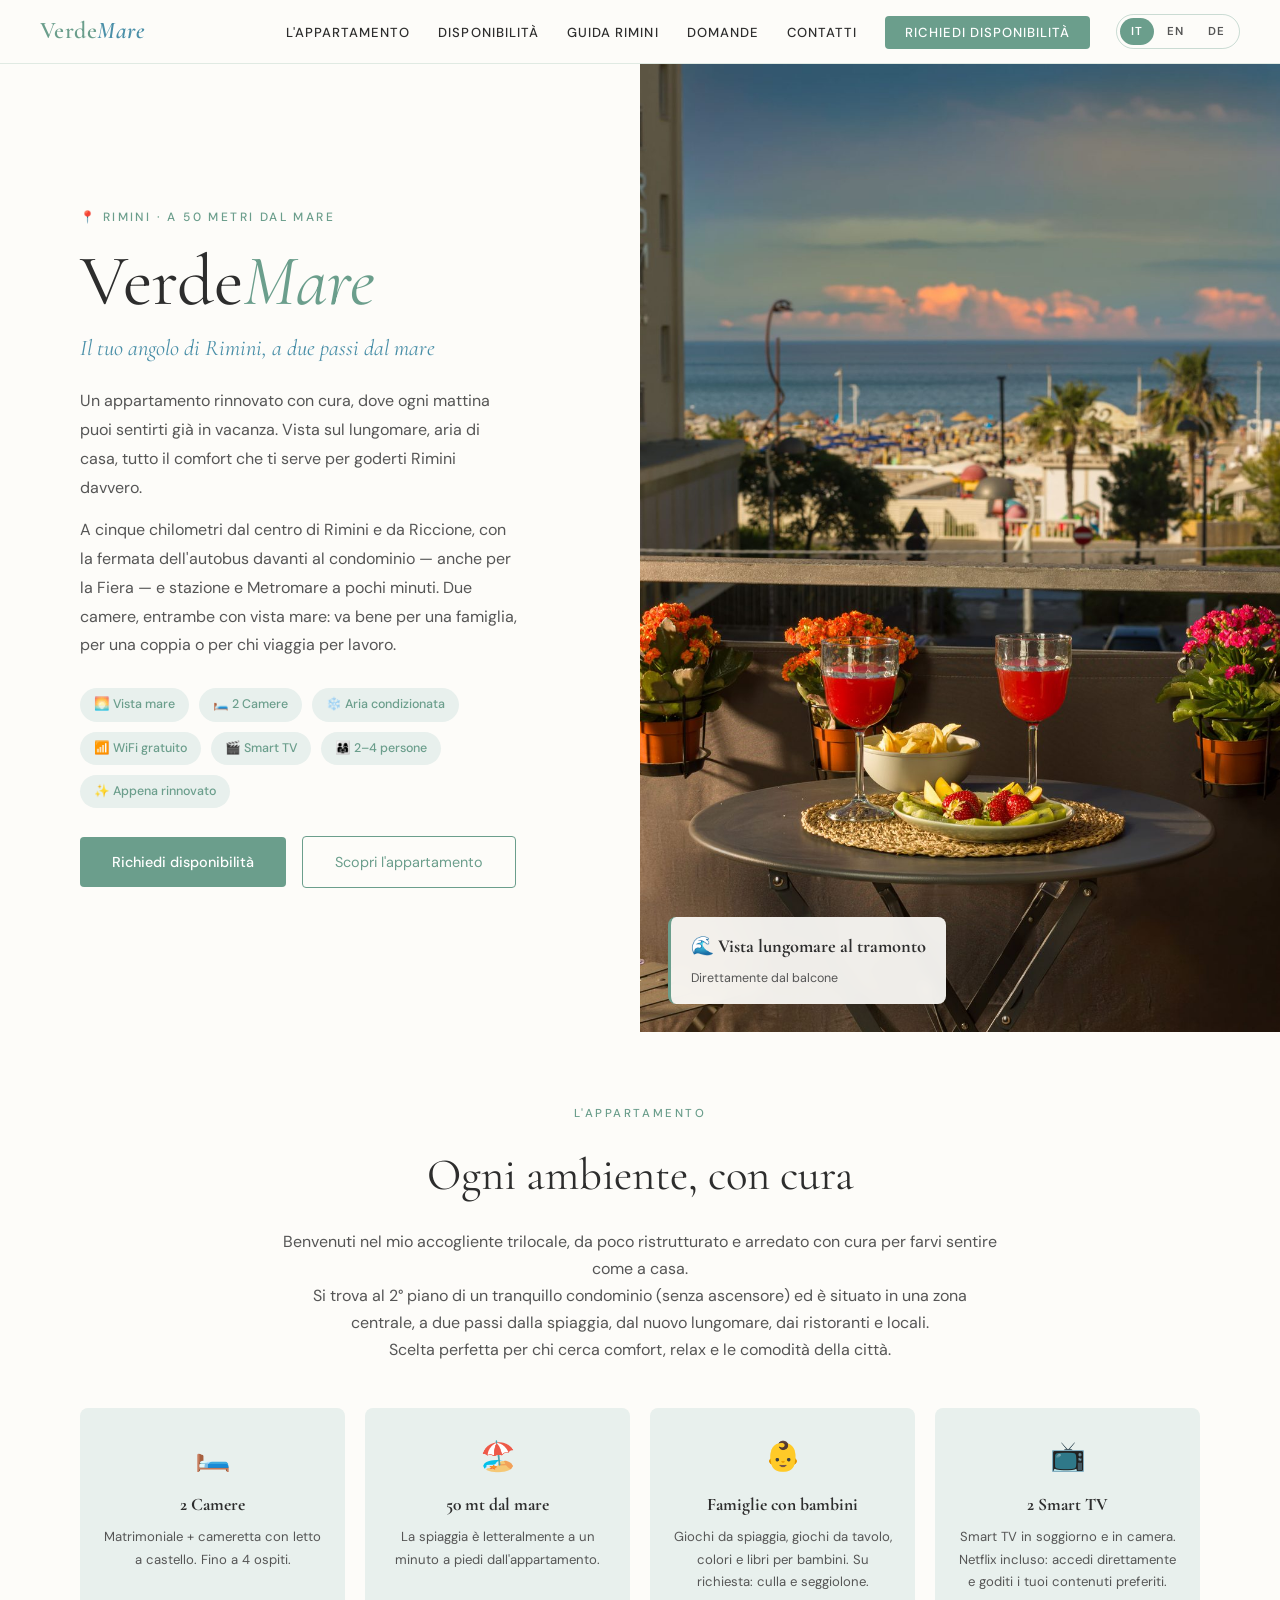
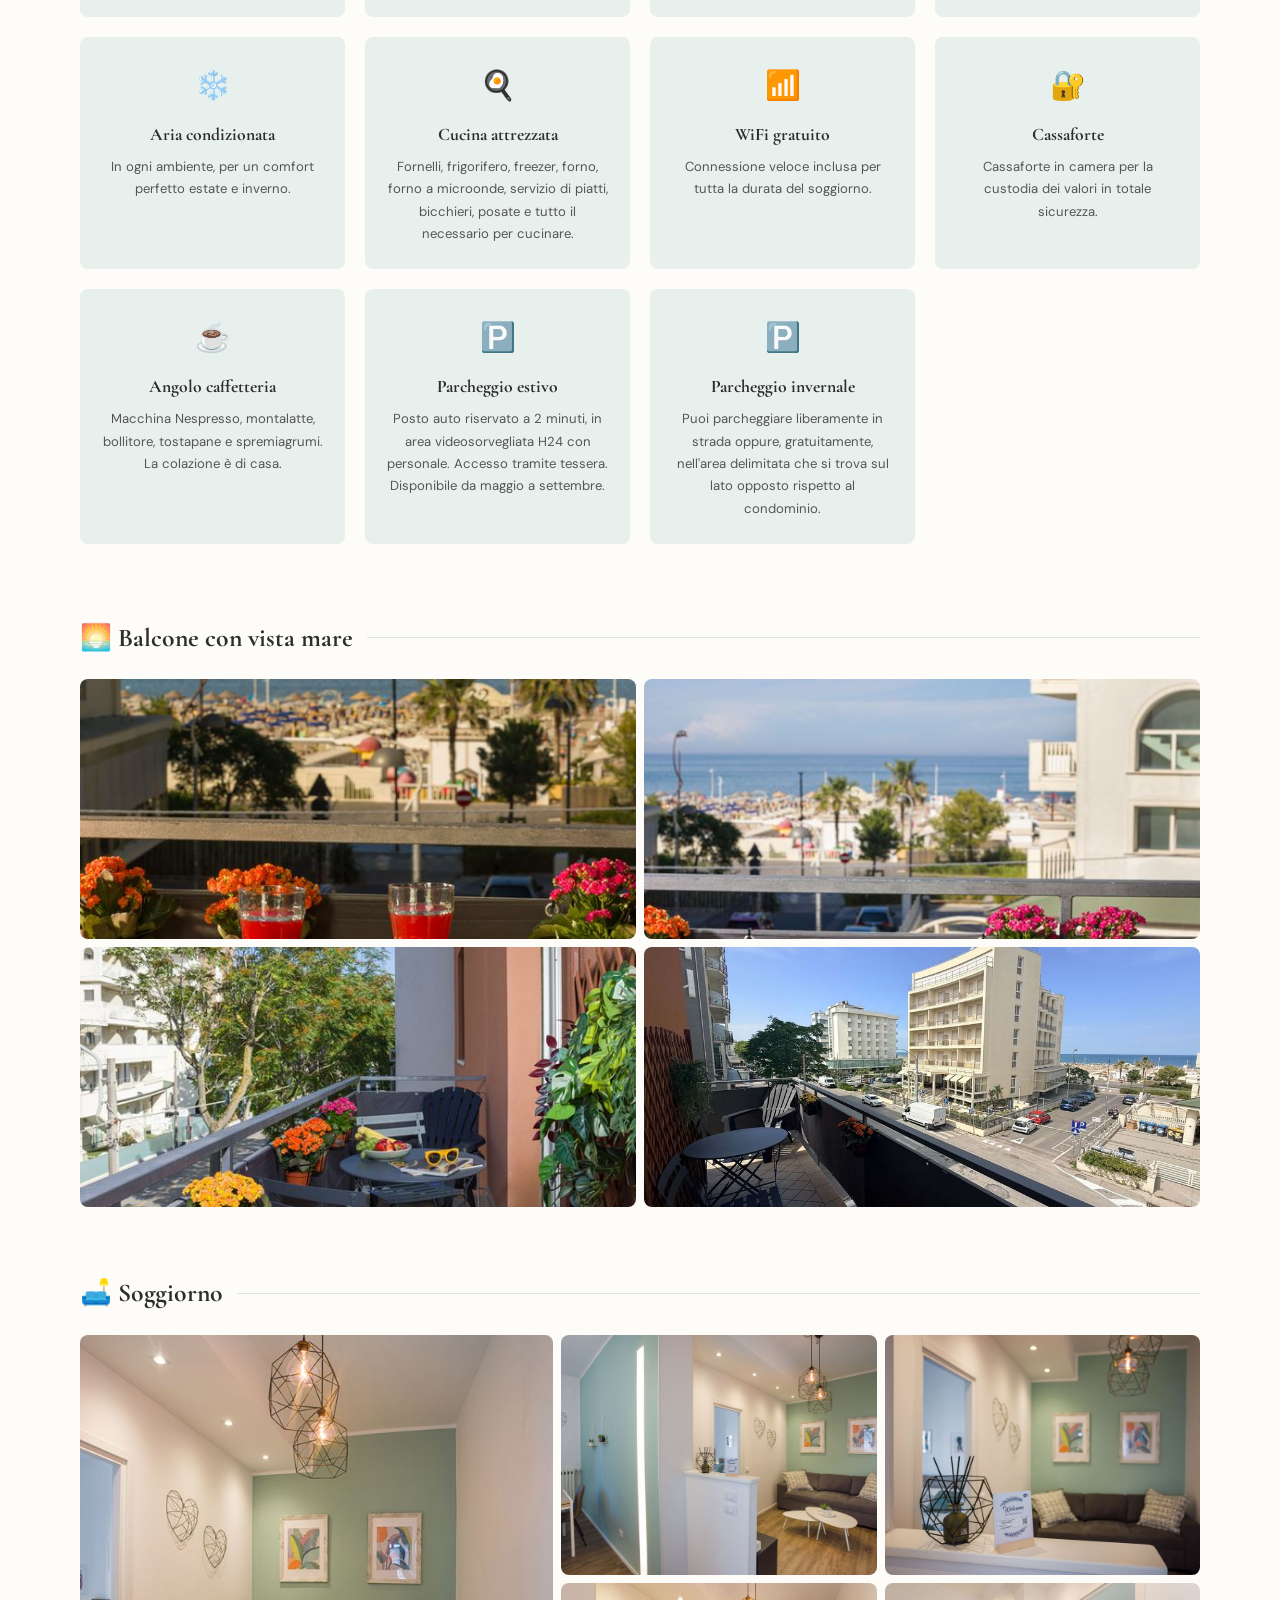
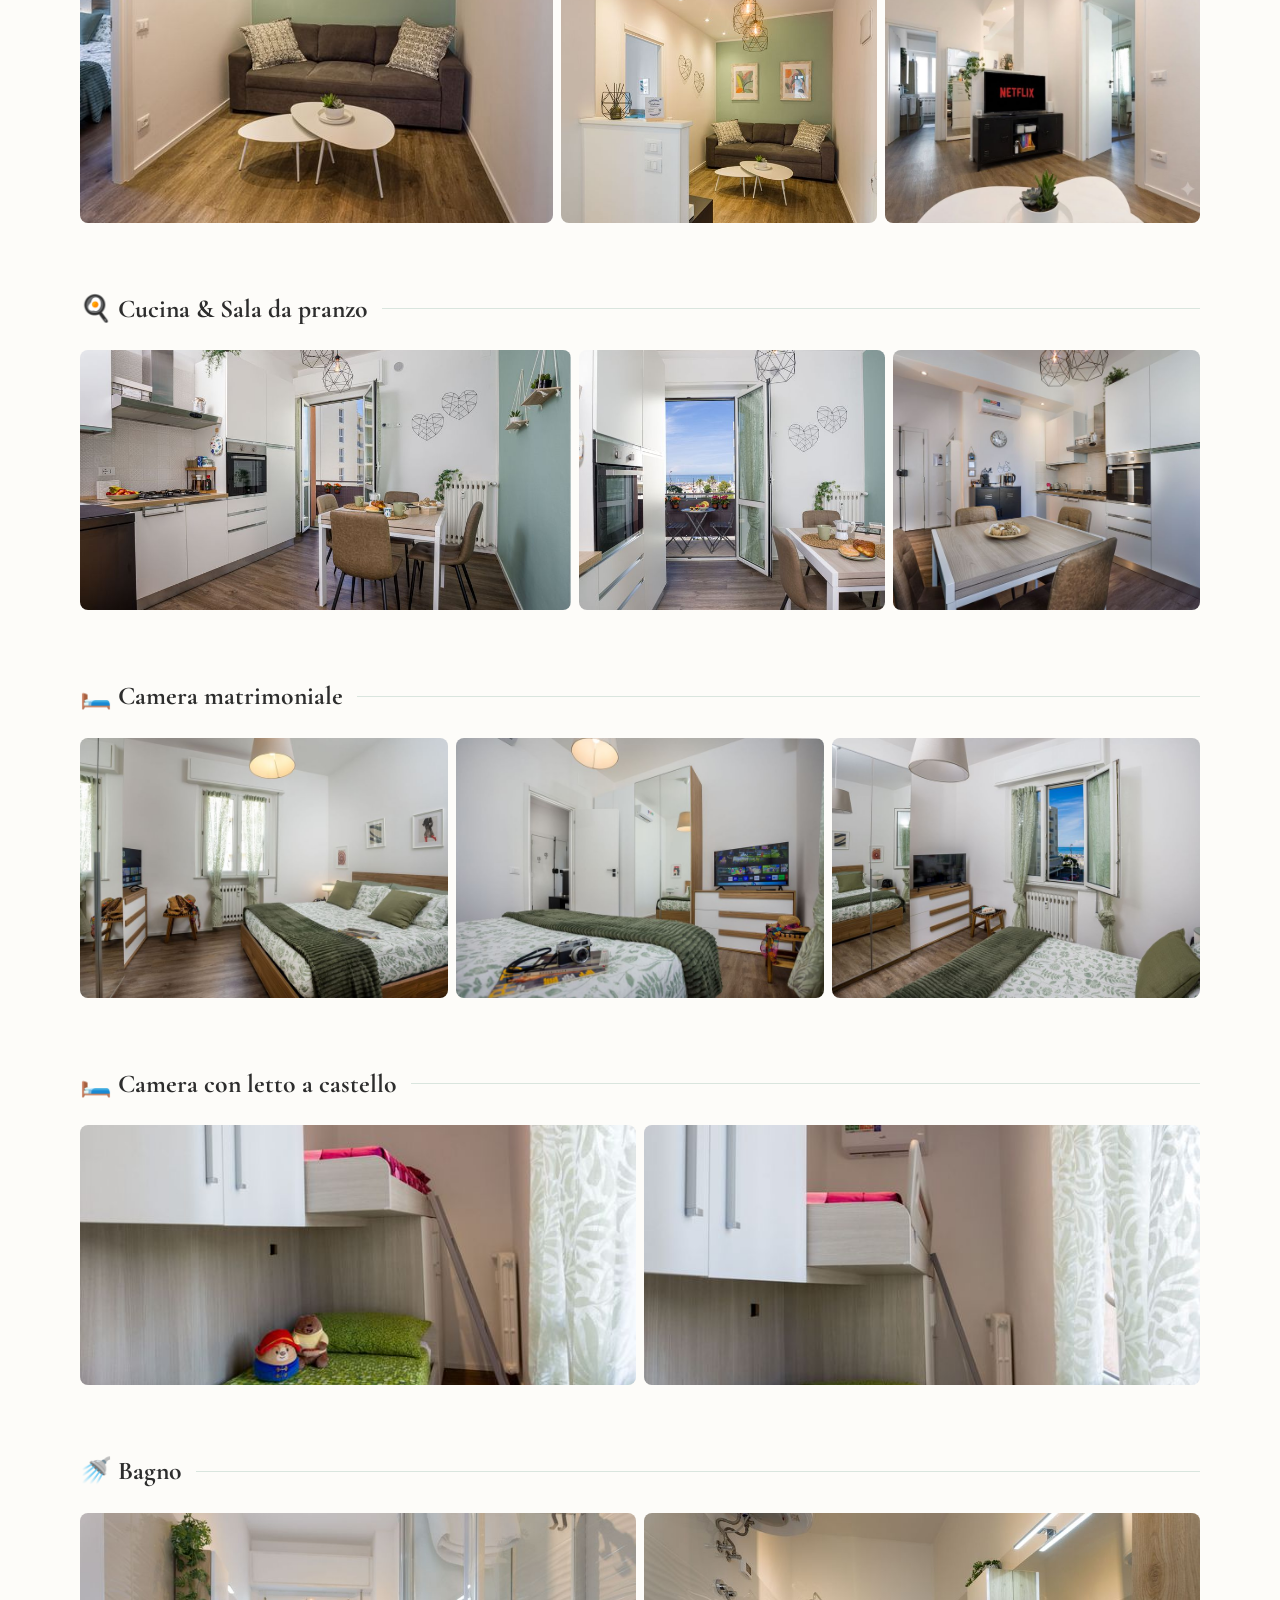
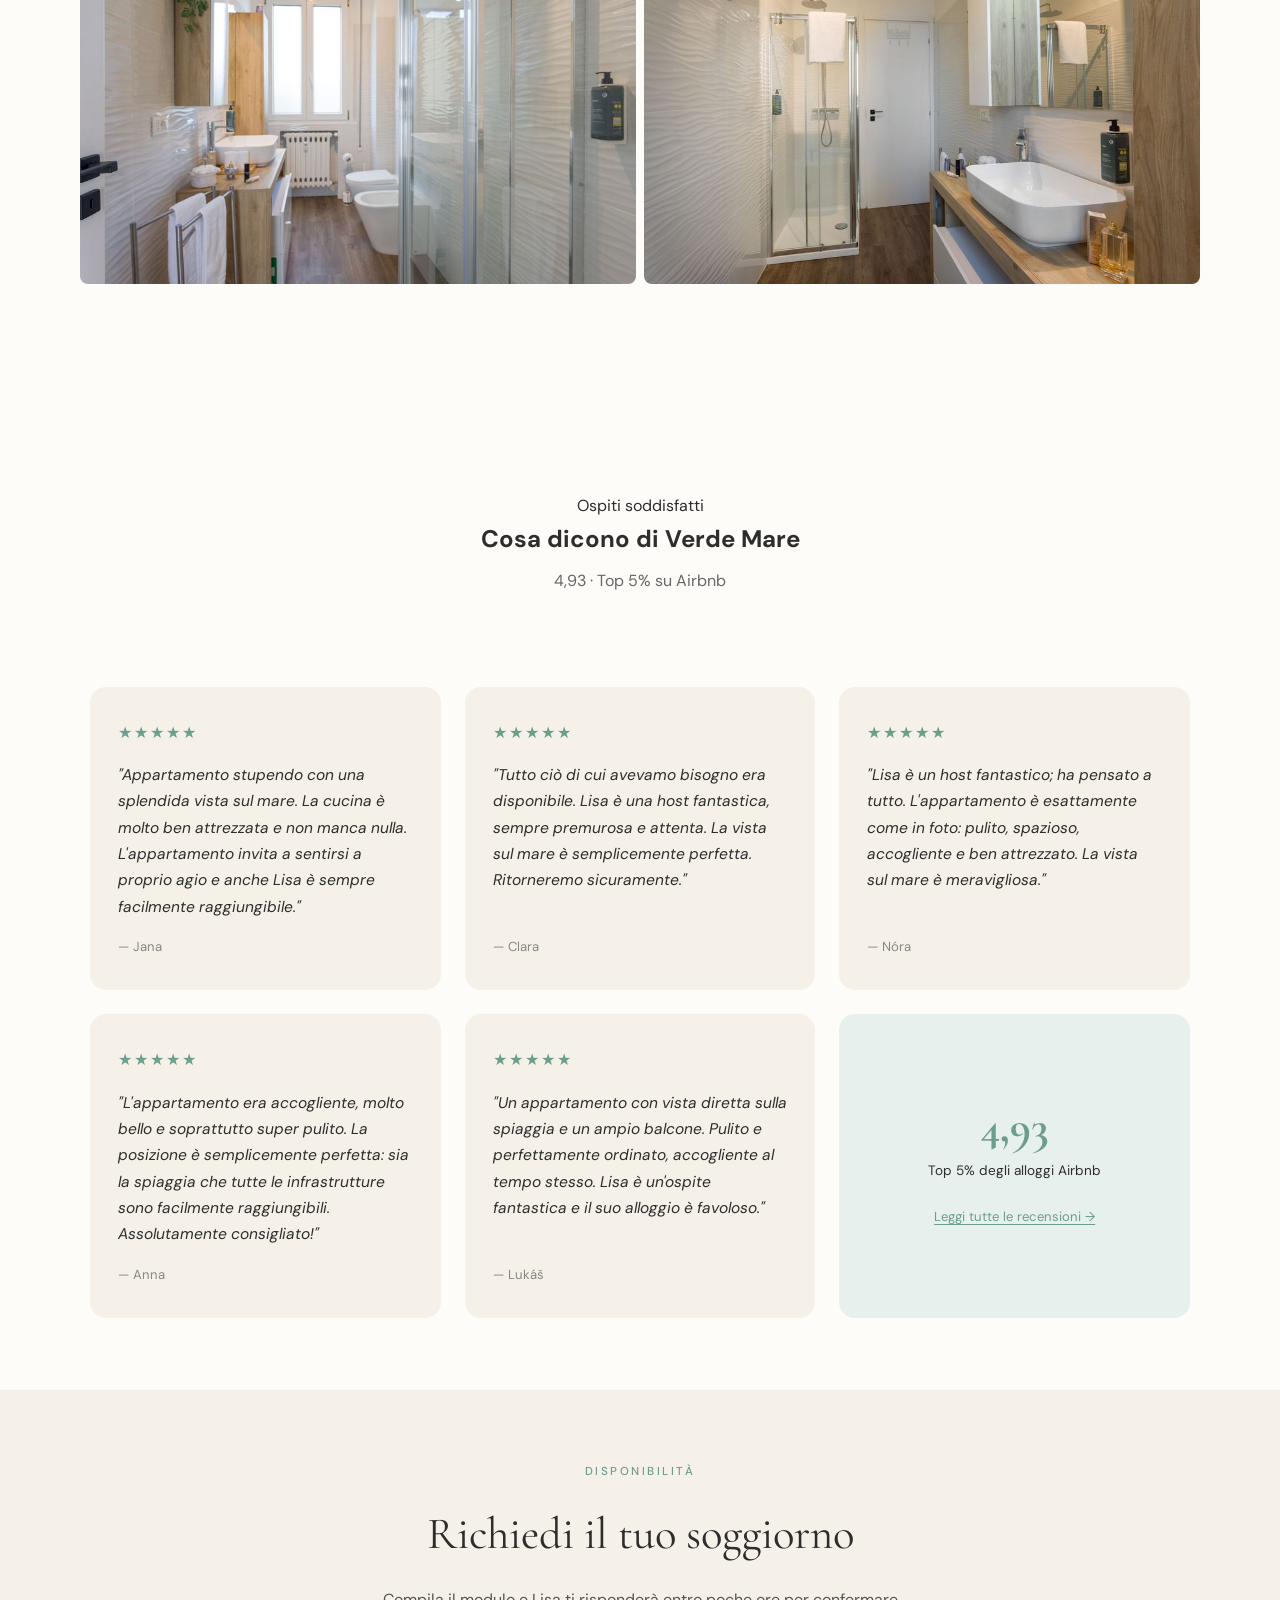
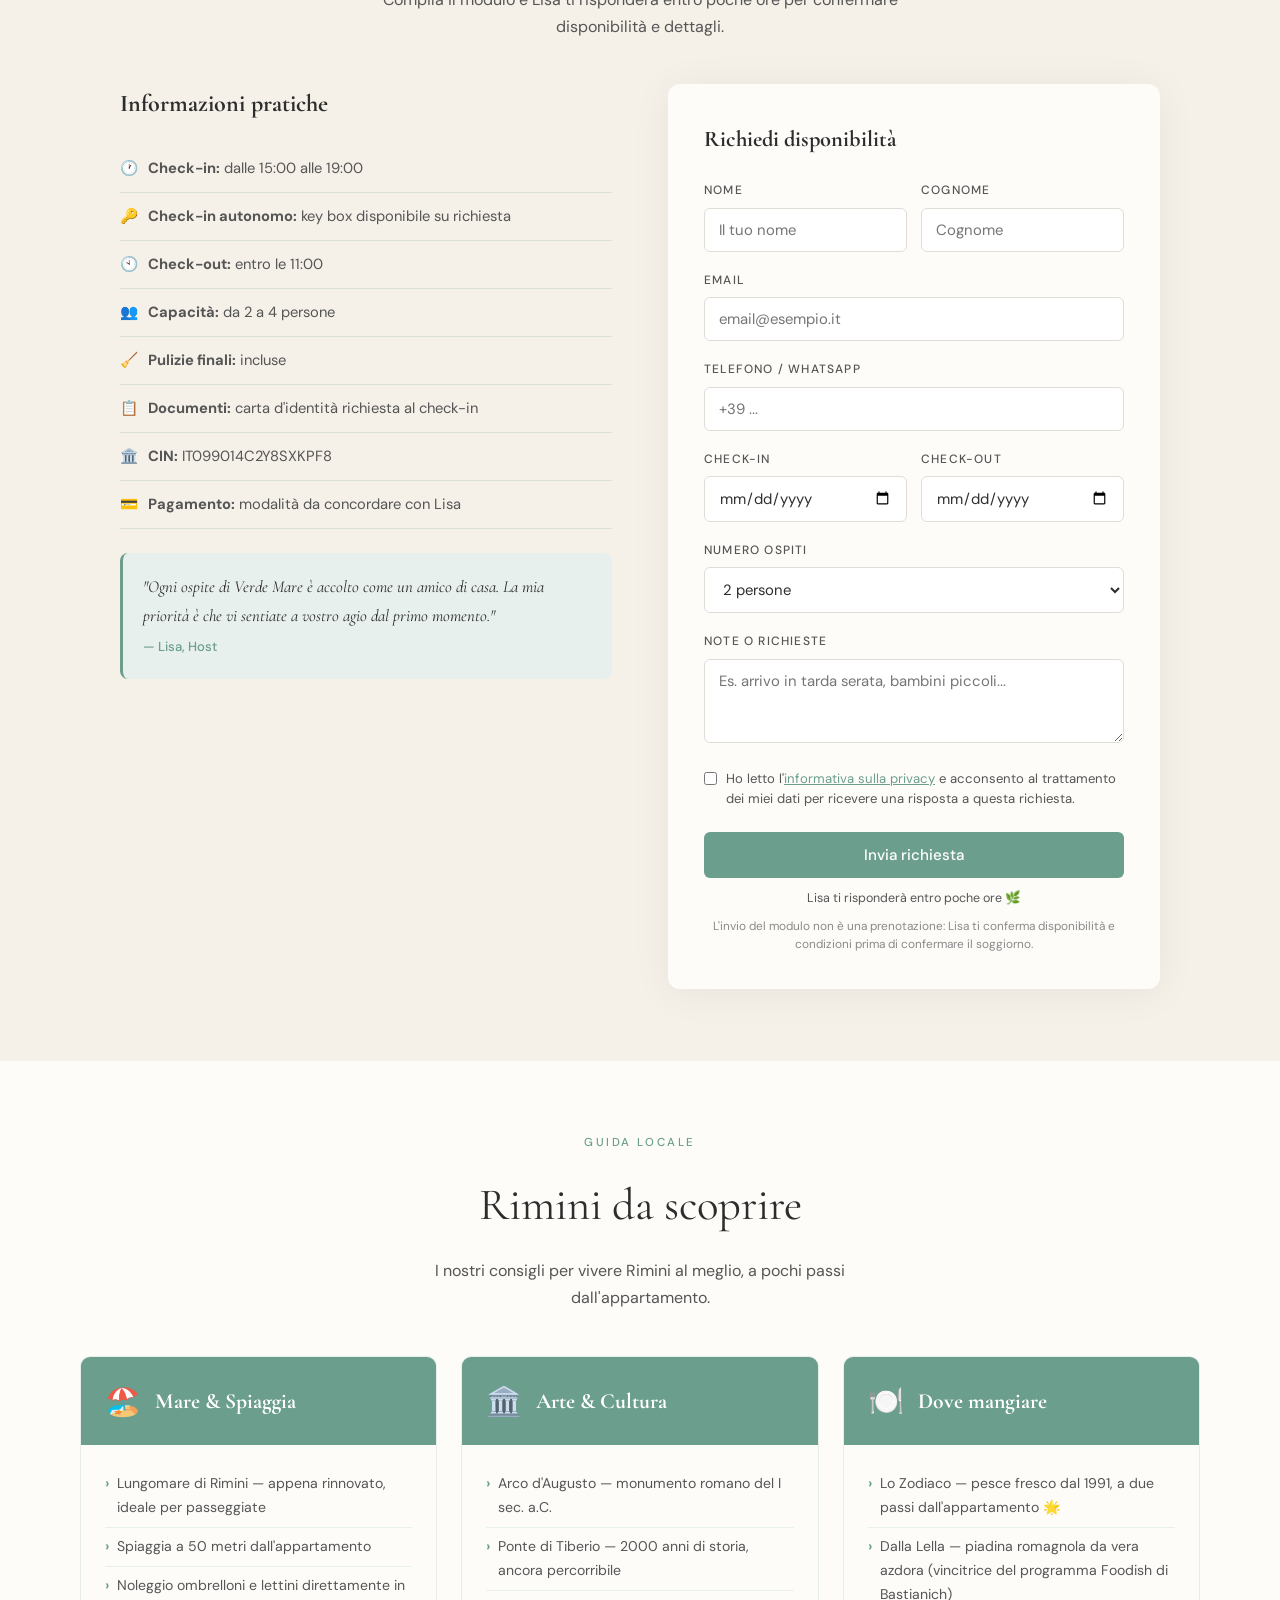
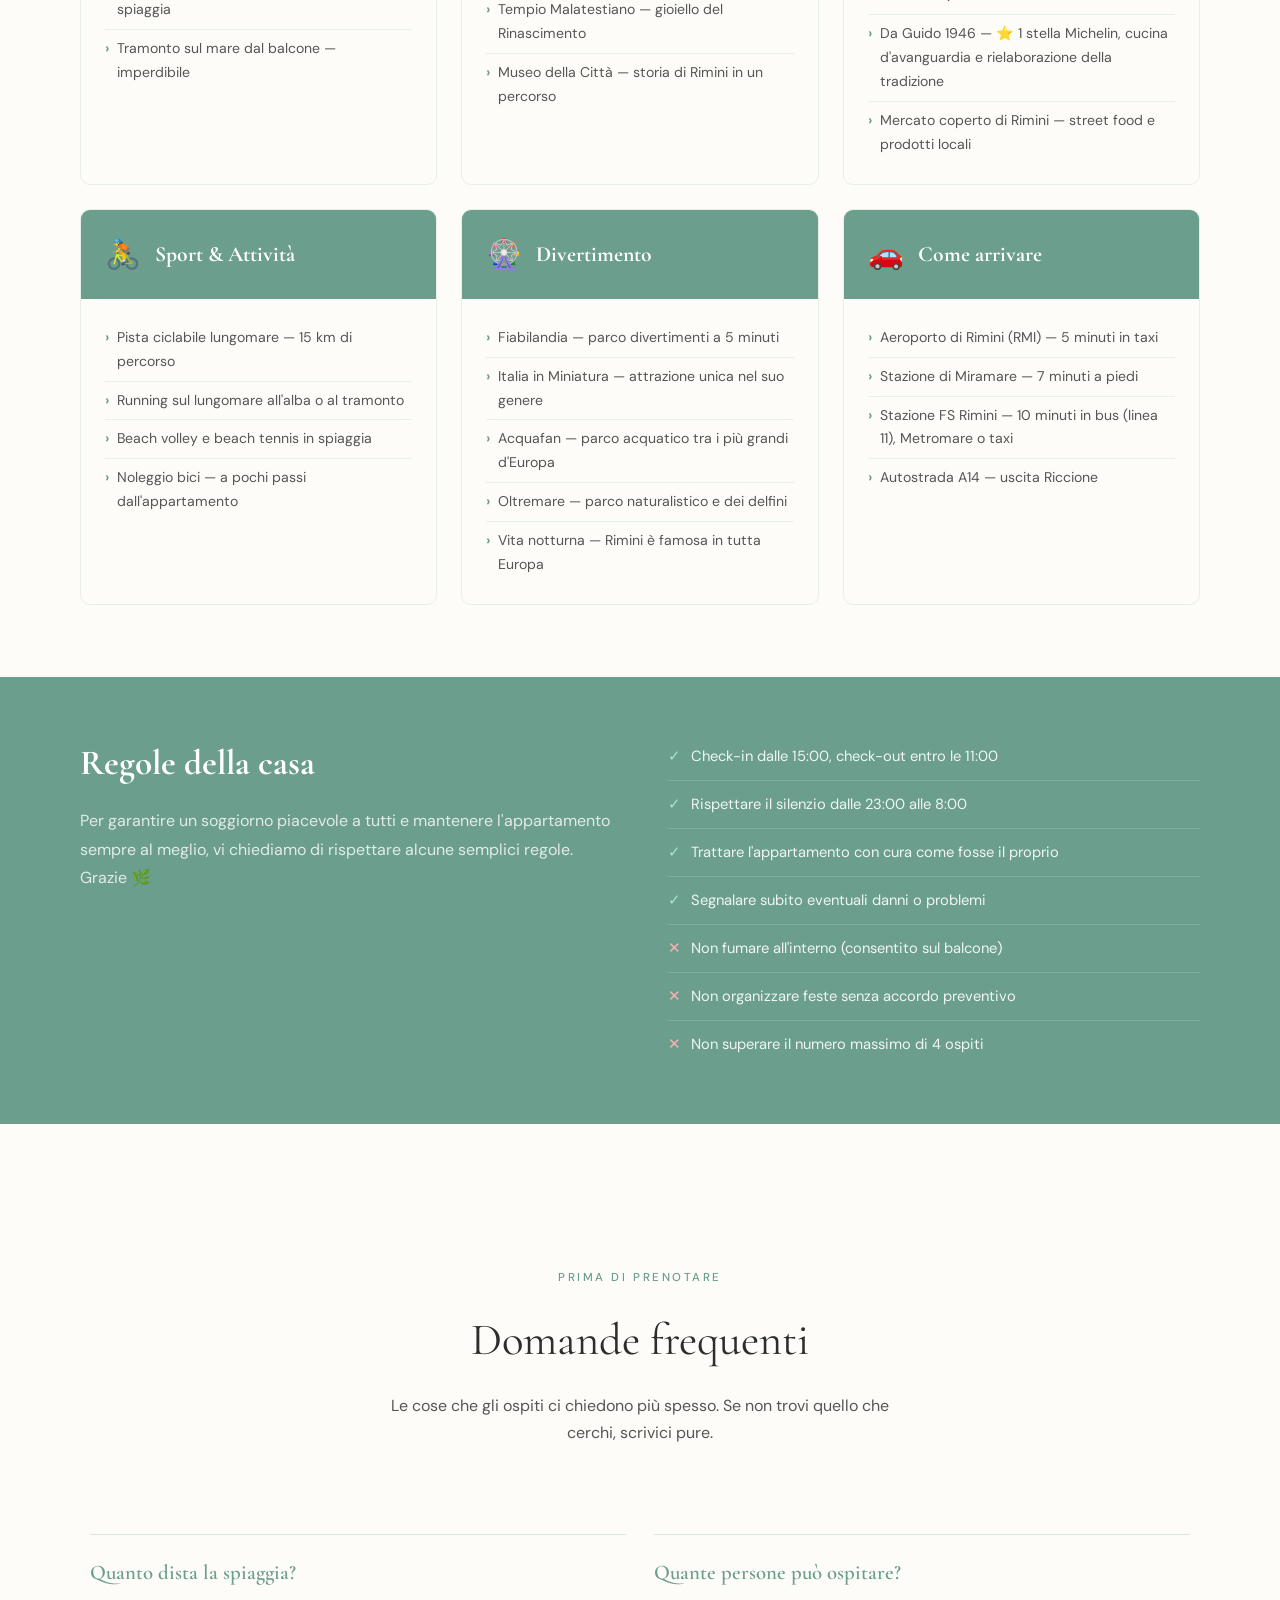
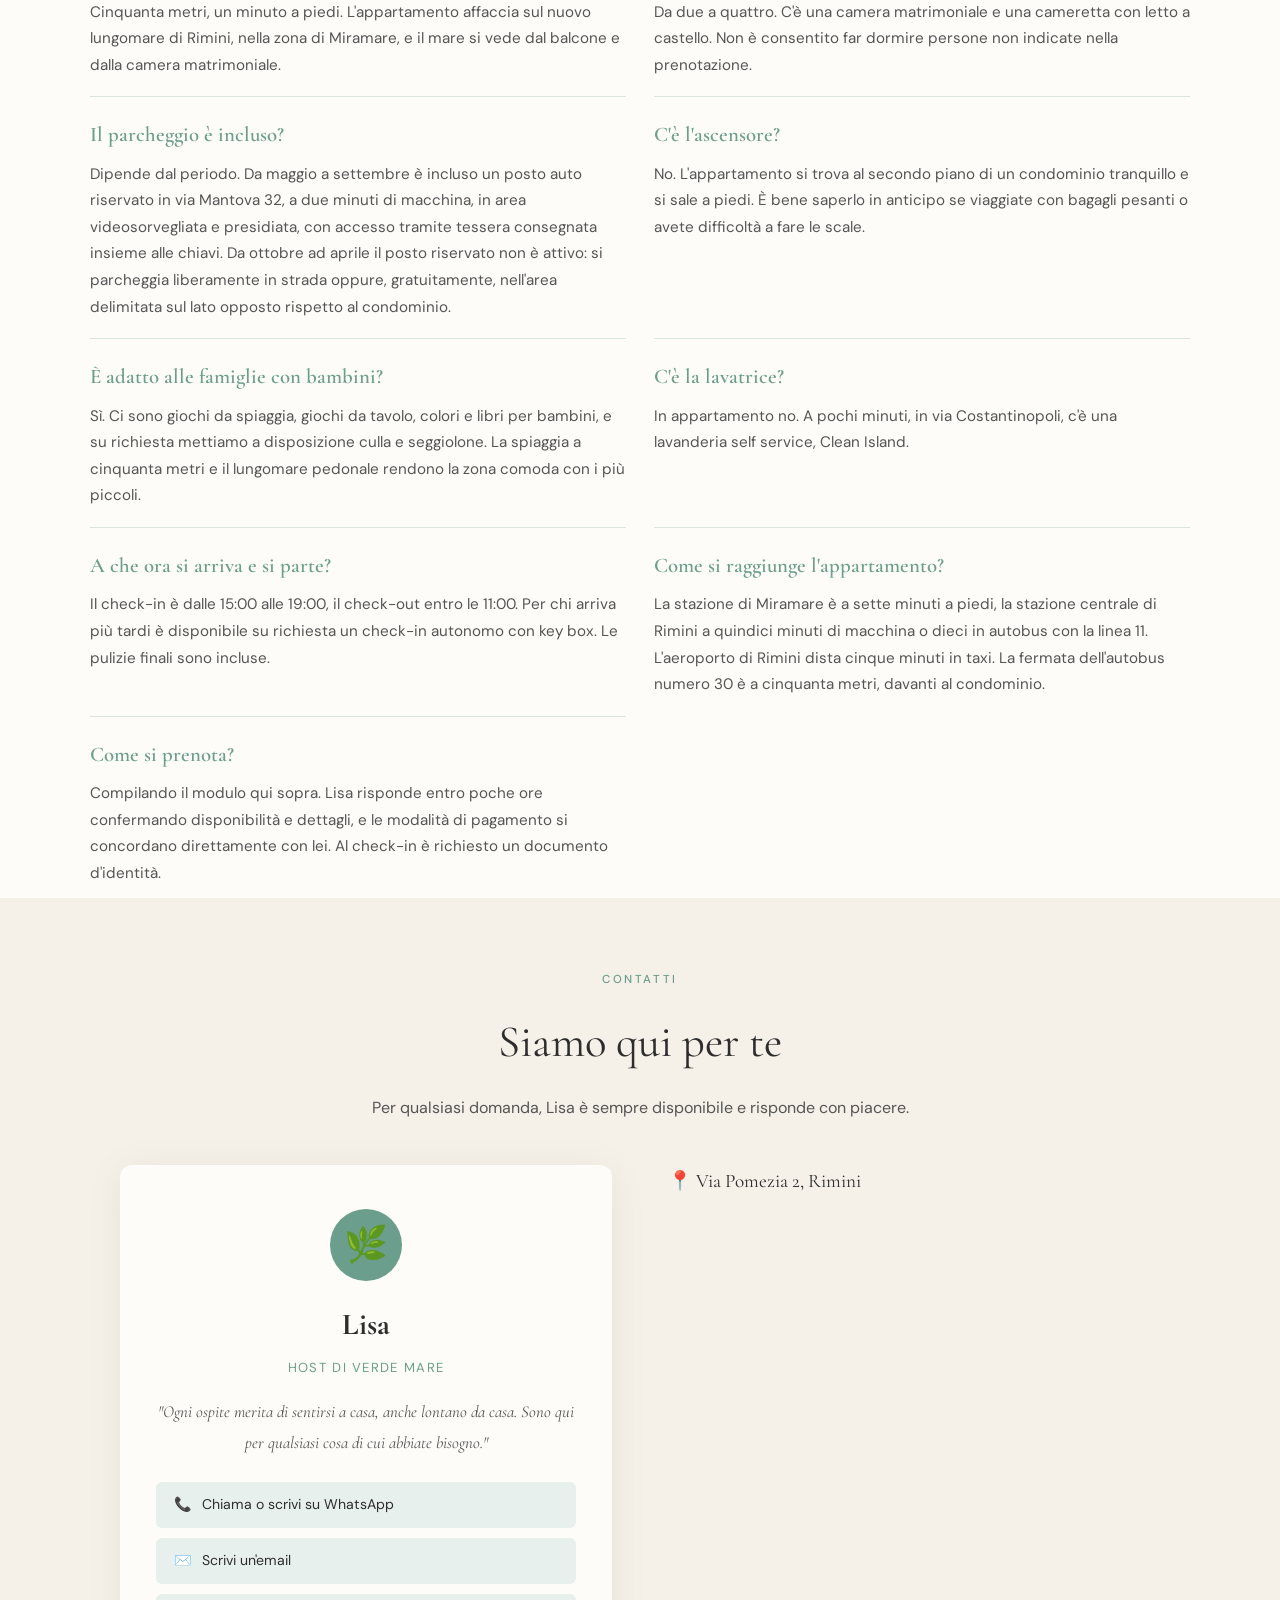
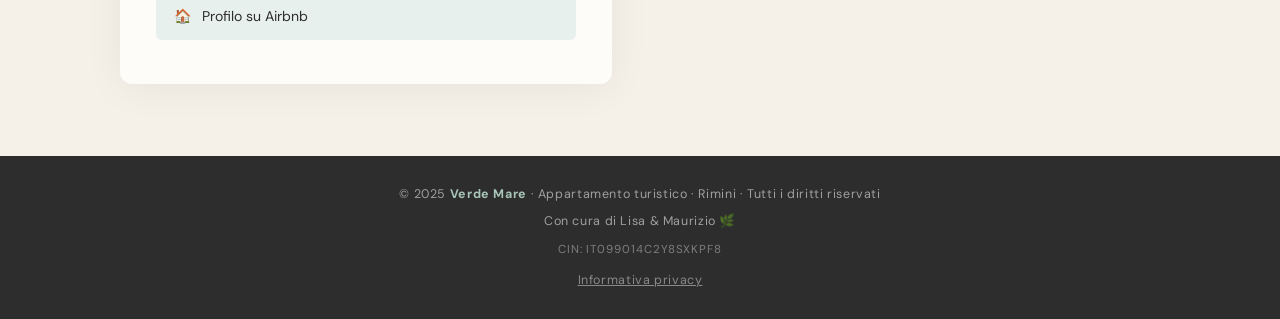
==== index.html @ 3ae471c2 "Add files via upload" ====
<!DOCTYPE html>
<html lang="it"><head>
<meta charset="UTF-8">
<meta name="viewport" content="width=device-width, initial-scale=1.0">
<title>Verde Mare Rimini – Appartamento turistico a 50 m dal mare</title>
<meta name="description" content="Verde Mare, appartamento turistico a Rimini: trilocale rinnovato a 50 metri dalla spiaggia, vista mare dal balcone, 2 camere per 2–4 persone, aria condizionata e WiFi. Prenotazione diretta con Lisa.">
<link rel="canonical" href="https://www.verdemarerimini.it/">
<link rel="alternate" hreflang="it" href="https://www.verdemarerimini.it/">
<link rel="alternate" hreflang="en" href="https://www.verdemarerimini.it/en/">
<link rel="alternate" hreflang="de" href="https://www.verdemarerimini.it/de/">
<link rel="alternate" hreflang="x-default" href="https://www.verdemarerimini.it/">
<meta name="robots" content="index, follow, max-image-preview:large">
<meta name="geo.region" content="IT-RN">
<meta name="geo.placename" content="Rimini">

<meta property="og:type" content="website">
<meta property="og:locale" content="it_IT">
<meta property="og:locale:alternate" content="en_GB">
<meta property="og:locale:alternate" content="de_DE">
<meta property="og:site_name" content="Verde Mare Rimini">
<meta property="og:url" content="https://www.verdemarerimini.it/">
<meta property="og:title" content="Verde Mare Rimini – Appartamento turistico a 50 m dal mare">
<meta property="og:description" content="Trilocale rinnovato a Rimini, a 50 metri dalla spiaggia. Vista mare dal balcone, 2 camere per 2–4 persone, aria condizionata e WiFi.">
<meta property="og:image" content="https://www.verdemarerimini.it/anteprima-social.jpg">
<meta property="og:image:width" content="1200">
<meta property="og:image:height" content="630">
<meta property="og:image:alt" content="Il balcone di Verde Mare con vista sulla spiaggia di Rimini">
<meta name="twitter:card" content="summary_large_image">
<meta name="twitter:title" content="Verde Mare Rimini – Appartamento turistico a 50 m dal mare">
<meta name="twitter:description" content="Trilocale rinnovato a Rimini, a 50 metri dalla spiaggia. Vista mare dal balcone, 2 camere per 2–4 persone.">
<meta name="twitter:image" content="https://www.verdemarerimini.it/anteprima-social.jpg">

<script type="application/ld+json">
{
  "@context": "https://schema.org",
  "@graph": [
    {
      "@type": [
        "Apartment",
        "Accommodation"
      ],
      "@id": "https://www.verdemarerimini.it/#alloggio",
      "name": "Verde Mare Rimini",
      "description": "Trilocale turistico rinnovato a Rimini, a 50 metri dalla spiaggia, con vista mare dal balcone. Due camere da letto, fino a 4 ospiti.",
      "url": "https://www.verdemarerimini.it/",
      "image": "https://www.verdemarerimini.it/anteprima-social.jpg",
      "numberOfRooms": 3,
      "numberOfBedrooms": 2,
      "numberOfBathroomsTotal": 1,
      "floorSize": {
        "@type": "QuantitativeValue",
        "unitCode": "MTK",
        "value": 60
      },
      "occupancy": {
        "@type": "QuantitativeValue",
        "minValue": 2,
        "maxValue": 4,
        "unitText": "ospiti"
      },
      "petsAllowed": false,
      "smokingAllowed": false,
      "address": {
        "@type": "PostalAddress",
        "streetAddress": "Via Pomezia 2",
        "addressLocality": "Rimini",
        "addressRegion": "RN",
        "postalCode": "47924",
        "addressCountry": "IT"
      },
      "geo": {
        "@type": "GeoCoordinates",
        "latitude": 44.028,
        "longitude": 12.636
      },
      "amenityFeature": [
        {
          "@type": "LocationFeatureSpecification",
          "name": "Vista mare",
          "value": true
        },
        {
          "@type": "LocationFeatureSpecification",
          "name": "Aria condizionata",
          "value": true
        },
        {
          "@type": "LocationFeatureSpecification",
          "name": "WiFi gratuito",
          "value": true
        },
        {
          "@type": "LocationFeatureSpecification",
          "name": "Cucina attrezzata",
          "value": true
        },
        {
          "@type": "LocationFeatureSpecification",
          "name": "Smart TV",
          "value": true
        },
        {
          "@type": "LocationFeatureSpecification",
          "name": "Cassaforte",
          "value": true
        },
        {
          "@type": "LocationFeatureSpecification",
          "name": "Balcone",
          "value": true
        },
        {
          "@type": "LocationFeatureSpecification",
          "name": "Adatto alle famiglie",
          "value": true
        },
        {
          "@type": "LocationFeatureSpecification",
          "name": "Parcheggio riservato (maggio–settembre)",
          "value": true
        },
        {
          "@type": "LocationFeatureSpecification",
          "name": "Ascensore",
          "value": false
        }
      ],
      "tourBookingPage": "https://www.verdemarerimini.it/#prenotazione",
      "identifier": {
        "@type": "PropertyValue",
        "name": "CIN",
        "value": "IT099014C2Y8SXKPF8"
      },
      "containedInPlace": {
        "@type": "Place",
        "name": "Rimini",
        "address": {
          "@type": "PostalAddress",
          "addressLocality": "Rimini",
          "addressCountry": "IT"
        }
      },
      "inLanguage": "it"
    },
    {
      "@type": "LodgingBusiness",
      "@id": "https://www.verdemarerimini.it/#struttura",
      "name": "Verde Mare Rimini",
      "url": "https://www.verdemarerimini.it/",
      "image": "https://www.verdemarerimini.it/anteprima-social.jpg",
      "telephone": "+39 353 405 6168",
      "email": "info@hostrimini.it",
      "priceRange": "€€",
      "currenciesAccepted": "EUR",
      "address": {
        "@type": "PostalAddress",
        "streetAddress": "Via Pomezia 2",
        "addressLocality": "Rimini",
        "addressRegion": "RN",
        "postalCode": "47924",
        "addressCountry": "IT"
      },
      "geo": {
        "@type": "GeoCoordinates",
        "latitude": 44.028,
        "longitude": 12.636
      },
      "checkinTime": "15:00",
      "checkoutTime": "11:00",
      "numberOfRooms": 3,
      "petsAllowed": false,
      "smokingAllowed": false,
      "aggregateRating": {
        "@type": "AggregateRating",
        "ratingValue": "4.93",
        "bestRating": "5",
        "ratingCount": "5"
      },
      "review": [
        {
          "@type": "Review",
          "author": {
            "@type": "Person",
            "name": "Jana"
          },
          "reviewRating": {
            "@type": "Rating",
            "ratingValue": "5",
            "bestRating": "5"
          },
          "reviewBody": "Appartamento stupendo con una splendida vista sul mare. La cucina è molto ben attrezzata e non manca nulla."
        },
        {
          "@type": "Review",
          "author": {
            "@type": "Person",
            "name": "Clara"
          },
          "reviewRating": {
            "@type": "Rating",
            "ratingValue": "5",
            "bestRating": "5"
          },
          "reviewBody": "Tutto ciò di cui avevamo bisogno era disponibile. Lisa è una host fantastica, sempre premurosa e attenta."
        },
        {
          "@type": "Review",
          "author": {
            "@type": "Person",
            "name": "Nóra"
          },
          "reviewRating": {
            "@type": "Rating",
            "ratingValue": "5",
            "bestRating": "5"
          },
          "reviewBody": "Lisa è un host fantastico; ha pensato a tutto. L'appartamento è esattamente come in foto: pulito, spazioso, accogliente e ben attrezzato."
        },
        {
          "@type": "Review",
          "author": {
            "@type": "Person",
            "name": "Anna"
          },
          "reviewRating": {
            "@type": "Rating",
            "ratingValue": "5",
            "bestRating": "5"
          },
          "reviewBody": "L'appartamento era accogliente, molto bello e soprattutto super pulito. La posizione è semplicemente perfetta."
        },
        {
          "@type": "Review",
          "author": {
            "@type": "Person",
            "name": "Lukáš"
          },
          "reviewRating": {
            "@type": "Rating",
            "ratingValue": "5",
            "bestRating": "5"
          },
          "reviewBody": "Un appartamento con vista diretta sulla spiaggia e un ampio balcone. Pulito e perfettamente ordinato, accogliente al tempo stesso."
        }
      ],
      "inLanguage": "it"
    },
    {
      "@type": "FAQPage",
      "@id": "https://www.verdemarerimini.it/#faq",
      "inLanguage": "it",
      "mainEntity": [
        {
          "@type": "Question",
          "name": "Quanto dista la spiaggia?",
          "acceptedAnswer": {
            "@type": "Answer",
            "text": "Cinquanta metri, un minuto a piedi. L'appartamento affaccia sul nuovo lungomare di Rimini, nella zona di Miramare, e il mare si vede dal balcone e dalla camera matrimoniale."
          }
        },
        {
          "@type": "Question",
          "name": "Quante persone può ospitare?",
          "acceptedAnswer": {
            "@type": "Answer",
            "text": "Da due a quattro. C'è una camera matrimoniale e una cameretta con letto a castello. Non è consentito far dormire persone non indicate nella prenotazione."
          }
        },
        {
          "@type": "Question",
          "name": "Il parcheggio è incluso?",
          "acceptedAnswer": {
            "@type": "Answer",
            "text": "Dipende dal periodo. Da maggio a settembre è incluso un posto auto riservato in via Mantova 32, a due minuti di macchina, in area videosorvegliata e presidiata, con accesso tramite tessera consegnata insieme alle chiavi. Da ottobre ad aprile il posto riservato non è attivo: si parcheggia liberamente in strada oppure, gratuitamente, nell'area delimitata sul lato opposto rispetto al condominio."
          }
        },
        {
          "@type": "Question",
          "name": "C'è l'ascensore?",
          "acceptedAnswer": {
            "@type": "Answer",
            "text": "No. L'appartamento si trova al secondo piano di un condominio tranquillo e si sale a piedi. È bene saperlo in anticipo se viaggiate con bagagli pesanti o avete difficoltà a fare le scale."
          }
        },
        {
          "@type": "Question",
          "name": "È adatto alle famiglie con bambini?",
          "acceptedAnswer": {
            "@type": "Answer",
            "text": "Sì. Ci sono giochi da spiaggia, giochi da tavolo, colori e libri per bambini, e su richiesta mettiamo a disposizione culla e seggiolone. La spiaggia a cinquanta metri e il lungomare pedonale rendono la zona comoda con i più piccoli."
          }
        },
        {
          "@type": "Question",
          "name": "C'è la lavatrice?",
          "acceptedAnswer": {
            "@type": "Answer",
            "text": "In appartamento no. A pochi minuti, in via Costantinopoli, c'è una lavanderia self service, Clean Island."
          }
        },
        {
          "@type": "Question",
          "name": "A che ora si arriva e si parte?",
          "acceptedAnswer": {
            "@type": "Answer",
            "text": "Il check-in è dalle 15:00 alle 19:00, il check-out entro le 11:00. Per chi arriva più tardi è disponibile su richiesta un check-in autonomo con key box. Le pulizie finali sono incluse."
          }
        },
        {
          "@type": "Question",
          "name": "Come si raggiunge l'appartamento?",
          "acceptedAnswer": {
            "@type": "Answer",
            "text": "La stazione di Miramare è a sette minuti a piedi, la stazione centrale di Rimini a quindici minuti di macchina o dieci in autobus con la linea 11. L'aeroporto di Rimini dista cinque minuti in taxi. La fermata dell'autobus numero 30 è a cinquanta metri, davanti al condominio."
          }
        },
        {
          "@type": "Question",
          "name": "Come si prenota?",
          "acceptedAnswer": {
            "@type": "Answer",
            "text": "Compilando il modulo qui sopra. Lisa risponde entro poche ore confermando disponibilità e dettagli, e le modalità di pagamento si concordano direttamente con lei. Al check-in è richiesto un documento d'identità."
          }
        }
      ]
    }
  ]
}
</script>
<link href="https://fonts.googleapis.com/css2?family=Cormorant+Garamond:ital,wght@0,400;0,600;1,400&amp;family=DM+Sans:wght@300;400;500&amp;display=swap" rel="stylesheet">
<style>
  :root {
    --verde: #6b9e8c;
    --verde-light: #a8c5b8;
    --verde-pale: #e8f0ed;
    --sand: #f5f0e8;
    --warm-white: #fdfcf9;
    --charcoal: #2d2d2d;
    --text-mid: #555;
    --sea: #4a8fa8;
  }
  * { margin:0; padding:0; box-sizing:border-box; }
  html { scroll-behavior: smooth; }
  body { font-family: 'DM Sans', sans-serif; background: var(--warm-white); color: var(--charcoal); font-size:16px; line-height:1.7; }

  /* NAV */
  nav {
    position:fixed; top:0; left:0; right:0; z-index:100;
    background:rgba(253,252,249,0.96); backdrop-filter:blur(8px);
    border-bottom:1px solid rgba(107,158,140,0.2);
    display:flex; align-items:center; justify-content:space-between;
    padding:0 40px; height:64px;
  }
  .nav-logo { font-family:'Cormorant Garamond',serif; font-size:1.5rem; font-weight:600; color:var(--verde); letter-spacing:.02em; }
  .nav-logo span { color:var(--sea); font-style:italic; }
  nav ul { list-style:none; display:flex; gap:28px; }
  nav ul li a { text-decoration:none; color:var(--charcoal); font-size:.82rem; letter-spacing:.08em; text-transform:uppercase; font-weight:500; transition:color .2s; }
  nav ul li a:hover { color:var(--verde); }
  .nav-cta { background:var(--verde) !important; color:white !important; padding:8px 20px; border-radius:4px; }
  .nav-cta:hover { background:#5a8a79 !important; }

  /* HERO */
  .hero { min-height:100vh; display:grid; grid-template-columns:1fr 1fr; padding-top:64px; }
  .hero-text { display:flex; flex-direction:column; justify-content:center; padding:56px 60px 56px 80px; }
  .hero-eyebrow { font-size:.75rem; letter-spacing:.2em; text-transform:uppercase; color:var(--verde); font-weight:500; margin-bottom:14px; }
  .hero-title { font-family:'Cormorant Garamond',serif; font-size:4.5rem; line-height:1.1; font-weight:400; margin-bottom:8px; }
  .hero-title em { font-style:italic; color:var(--verde); }
  .hero-subtitle { font-family:'Cormorant Garamond',serif; font-size:1.4rem; color:var(--sea); font-style:italic; margin-bottom:20px; }
  .hero-desc { font-size:1rem; color:var(--text-mid); max-width:440px; margin-bottom:14px; line-height:1.8; }
  .hero-desc:last-of-type { margin-bottom:28px; }
  .hero-badges { display:flex; flex-wrap:wrap; gap:10px; margin-bottom:28px; }
  .badge { background:var(--verde-pale); color:var(--verde); padding:6px 14px; border-radius:20px; font-size:.78rem; font-weight:500; }
  .btn-primary { display:inline-block; background:var(--verde); color:white; padding:13px 32px; border-radius:4px; text-decoration:none; font-weight:500; font-size:.9rem; transition:all .2s; margin-right:12px; }
  .btn-primary:hover { background:#5a8a79; transform:translateY(-1px); }
  .btn-secondary { display:inline-block; border:1.5px solid var(--verde); color:var(--verde); padding:13px 32px; border-radius:4px; text-decoration:none; font-size:.9rem; transition:all .2s; }
  .btn-secondary:hover { background:var(--verde-pale); }
  .hero-gallery { position:relative; overflow:hidden; }
  .hero-gallery img { width:100%; height:100%; object-fit:cover; transition:transform 8s ease; }
  .hero-gallery:hover img { transform:scale(1.04); }
  .hero-badge {
    position:absolute; bottom:28px; left:28px;
    background:rgba(253,252,249,0.93); backdrop-filter:blur(6px);
    padding:14px 20px; border-radius:8px; border-left:3px solid var(--verde);
  }
  .hero-badge strong { display:block; font-family:'Cormorant Garamond',serif; font-size:1.15rem; }
  .hero-badge span { font-size:.78rem; color:var(--text-mid); }

  /* SECTION COMMONS */
  section { scroll-margin-top:64px; }
  .section-header { text-align:center; padding:72px 40px 44px; }
  .section-eyebrow { font-size:.72rem; letter-spacing:.22em; text-transform:uppercase; color:var(--verde); font-weight:500; margin-bottom:14px; }
  .section-title { font-family:'Cormorant Garamond',serif; font-size:2.8rem; font-weight:400; margin-bottom:14px; }
  .section-desc { color:var(--text-mid); max-width:540px; margin:0 auto; }

  /* GALLERY PER AMBIENTE */
  #appartamento { background:var(--warm-white); }

  .ambiente-block { max-width:1200px; margin:0 auto; padding:0 40px 64px; }
  .ambiente-label {
    display:flex; align-items:center; gap:14px;
    margin-bottom:20px;
  }
  .ambiente-label h3 { font-family:'Cormorant Garamond',serif; font-size:1.6rem; color:var(--charcoal); }
  .ambiente-label .amb-line { flex:1; height:1px; background:rgba(107,158,140,0.25); }

  /* GRID VARIANTI PER OGNI AMBIENTE */
  .grid-3 { display:grid; grid-template-columns:repeat(3,1fr); gap:8px; }
  .grid-2-1 { display:grid; grid-template-columns:2fr 1fr; gap:8px; }
  .grid-1-2 { display:grid; grid-template-columns:1fr 2fr; gap:8px; }
  .grid-hero-3 { display:grid; grid-template-columns:1.6fr 1fr 1fr; grid-template-rows:260px; gap:8px; }
  .grid-2col { display:grid; grid-template-columns:1fr 1fr; gap:8px; }

  .gitem { overflow:hidden; border-radius:8px; cursor:pointer; position:relative; }
  .gitem img { width:100%; height:100%; object-fit:cover; transition:transform .4s ease; display:block; }
  .gitem:hover img { transform:scale(1.05); }
  .gitem[data-label]::after {
    content:attr(data-label); position:absolute; bottom:0; left:0; right:0;
    background:linear-gradient(transparent,rgba(0,0,0,0.45));
    color:white; font-size:.72rem; letter-spacing:.1em; text-transform:uppercase;
    padding:18px 12px 10px; opacity:0; transition:opacity .3s;
  }
  .gitem:hover[data-label]::after { opacity:1; }
  .h200 { height:200px; }
  .h260 { height:260px; }
  .h320 { height:320px; }
  .h380 { height:380px; }

  /* DOTAZIONI */
  .dotazioni { display:grid; grid-template-columns:repeat(4,1fr); gap:20px; padding:0 40px 72px; max-width:1200px; margin:0 auto; }
  .dot-card { background:var(--verde-pale); border-radius:8px; padding:24px 20px; text-align:center; }
  .dot-icon { font-size:1.8rem; margin-bottom:10px; }
  .dot-card h4 { font-family:'Cormorant Garamond',serif; font-size:1.1rem; margin-bottom:6px; }
  .dot-card p { font-size:.82rem; color:var(--text-mid); }

  /* PRENOTAZIONE */
  #prenotazione { background:var(--sand); }
  .pren-wrap { display:grid; grid-template-columns:1fr 1fr; gap:56px; padding:0 80px 72px; max-width:1200px; margin:0 auto; }
  .pren-info h3 { font-family:'Cormorant Garamond',serif; font-size:1.5rem; margin-bottom:20px; }
  .pren-info ul { list-style:none; }
  .pren-info ul li { padding:11px 0; border-bottom:1px solid rgba(107,158,140,0.2); display:flex; gap:10px; font-size:.92rem; color:var(--text-mid); }
  .pren-quote { background:var(--verde-pale); border-radius:8px; padding:20px; border-left:3px solid var(--verde); margin-top:24px; }
  .pren-quote p { font-family:'Cormorant Garamond',serif; font-size:1.05rem; font-style:italic; }
  .pren-quote span { font-size:.82rem; color:var(--verde); font-weight:500; margin-top:6px; display:block; }
  .pren-form { background:var(--warm-white); border-radius:12px; padding:36px; box-shadow:0 4px 40px rgba(0,0,0,0.06); }
  .pren-form h3 { font-family:'Cormorant Garamond',serif; font-size:1.4rem; margin-bottom:22px; }
  .fg { margin-bottom:18px; }
  .fg label { display:block; font-size:.75rem; letter-spacing:.1em; text-transform:uppercase; font-weight:500; color:var(--text-mid); margin-bottom:7px; }
  .fg input, .fg select, .fg textarea { width:100%; padding:11px 14px; border:1.5px solid #e0ddd6; border-radius:6px; font-family:'DM Sans',sans-serif; font-size:.93rem; background:white; color:var(--charcoal); transition:border-color .2s; }
  .fg input:focus, .fg select:focus, .fg textarea:focus { outline:none; border-color:var(--verde); }
  .fg-row { display:grid; grid-template-columns:1fr 1fr; gap:14px; }
  .fg-consent { margin:4px 0 16px; }
  .fg-consent label { display:flex; align-items:flex-start; gap:9px; text-transform:none; letter-spacing:0; font-size:.82rem; line-height:1.55; color:var(--text-mid); margin:0; font-weight:400; }
  .fg-consent input { width:auto; flex-shrink:0; margin-top:3px; accent-color:var(--verde); }
  .fg-consent a { color:var(--verde); }
  .btn-submit { width:100%; padding:13px; background:var(--verde); color:white; border:none; border-radius:6px; font-family:'DM Sans',sans-serif; font-size:.95rem; font-weight:500; cursor:pointer; transition:background .2s; margin-top:6px; }
  .btn-submit:hover { background:#5a8a79; }
  .form-disclaimer { font-family:'DM Sans',sans-serif; font-size:.74rem; line-height:1.55; color:#8a8a8a; text-align:center; margin-top:8px; }
  .form-note { font-size:.78rem; color:var(--text-mid); text-align:center; margin-top:10px; }
  .form-success { display:none; text-align:center; padding:40px 20px; }
  .form-success .check { font-size:2.8rem; margin-bottom:14px; }
  .form-success h4 { font-family:'Cormorant Garamond',serif; font-size:1.7rem; margin-bottom:10px; }
  .form-success p { color:var(--text-mid); }

  /* GUIDA */
  #guida { background:var(--warm-white); }
  .guida-grid { display:grid; grid-template-columns:repeat(3,1fr); gap:24px; padding:0 40px 72px; max-width:1200px; margin:0 auto; }
  .guida-card { border-radius:10px; overflow:hidden; border:1px solid rgba(107,158,140,0.15); transition:box-shadow .3s,transform .3s; }
  .guida-card:hover { box-shadow:0 10px 36px rgba(107,158,140,0.18); transform:translateY(-3px); }
  .gc-head { background:var(--verde); padding:20px 24px; display:flex; align-items:center; gap:14px; }
  .gc-head .icon { font-size:1.8rem; }
  .gc-head h3 { font-family:'Cormorant Garamond',serif; color:white; font-size:1.35rem; }
  .gc-body { padding:20px 24px; }
  .gc-body ul { list-style:none; }
  .gc-body ul li { padding:7px 0; border-bottom:1px solid var(--verde-pale); font-size:.88rem; color:var(--text-mid); display:flex; gap:8px; }
  .gc-body ul li:last-child { border-bottom:none; }
  .gc-body ul li::before { content:"›"; color:var(--verde); font-weight:bold; }

  /* REGOLE */
  .regole { background:var(--verde); padding:56px 80px; }
  .regole-inner { max-width:1120px; margin:0 auto; display:grid; grid-template-columns:1fr 1fr; gap:56px; align-items:start; }
  .regole h2 { font-family:'Cormorant Garamond',serif; font-size:2.2rem; color:white; margin-bottom:14px; }
  .regole p { color:rgba(255,255,255,.8); line-height:1.8; }
  .regole-list { list-style:none; }
  .regole-list li { display:flex; gap:10px; padding:11px 0; border-bottom:1px solid rgba(255,255,255,.15); color:rgba(255,255,255,.9); font-size:.92rem; }
  .regole-list li:last-child { border-bottom:none; }
  .ok { color:#a8e6cf; }
  .no { color:#ffb3b3; }

  /* CONTATTI */
  #contatti { background:var(--sand); }
  .cont-wrap { display:grid; grid-template-columns:1fr 1fr; gap:56px; padding:0 80px 72px; max-width:1200px; margin:0 auto; align-items:start; }
  .host-card { background:var(--warm-white); border-radius:12px; padding:44px 36px; text-align:center; box-shadow:0 4px 40px rgba(0,0,0,0.06); }
  .host-avatar { width:72px; height:72px; border-radius:50%; background:var(--verde); margin:0 auto 18px; display:flex; align-items:center; justify-content:center; font-size:2.2rem; }
  .host-card h3 { font-family:'Cormorant Garamond',serif; font-size:1.9rem; margin-bottom:6px; }
  .host-role { color:var(--verde); font-size:.82rem; letter-spacing:.1em; text-transform:uppercase; margin-bottom:18px; }
  .host-card blockquote { font-family:'Cormorant Garamond',serif; font-style:italic; font-size:1.05rem; color:var(--text-mid); line-height:1.8; margin-bottom:24px; }
  .contact-links { display:flex; flex-direction:column; gap:10px; }
  .contact-link { display:flex; align-items:center; gap:10px; padding:11px 18px; border-radius:6px; background:var(--verde-pale); text-decoration:none; color:var(--charcoal); font-size:.88rem; transition:background .2s; }
  .contact-link:hover { background:var(--verde-light); }
  .map-box { border-radius:12px; overflow:hidden; min-height:380px; }
  .map-box iframe { width:100%; height:100%; border:none; min-height:380px; }

  /* FOOTER */
  footer { background:var(--charcoal); color:rgba(255,255,255,.55); text-align:center; padding:28px; font-size:.78rem; letter-spacing:.05em; }
  footer strong { color:var(--verde-light); }

  /* MODAL */
  .modal { display:none; position:fixed; inset:0; z-index:999; background:rgba(0,0,0,.88); backdrop-filter:blur(4px); align-items:center; justify-content:center; }
  .modal.open { display:flex; }
  .modal img { max-width:90vw; max-height:90vh; border-radius:8px; object-fit:contain; }
  .modal-close { position:absolute; top:20px; right:28px; color:white; font-size:2rem; cursor:pointer; background:none; border:none; }

  section[id], div[id] { scroll-margin-top:84px; }
  #faq { padding:72px 40px 8px; background:var(--warm-white); }
  .faq-grid { max-width:1100px; margin:44px auto 0; display:grid; grid-template-columns:1fr 1fr; gap:14px 28px; }
  .faq-item { border-top:1px solid rgba(107,158,140,0.25); padding:20px 0 4px; }
  .faq-item h3 { font-family:'Cormorant Garamond',serif; font-size:1.3rem; color:var(--verde); margin-bottom:8px; font-weight:600; }
  .faq-item p { font-size:.95rem; line-height:1.75; color:var(--text-mid); }
  .nav-right { display:flex; align-items:center; gap:26px; }
  .lang-switch { display:flex; align-items:center; gap:2px; border:1px solid rgba(107,158,140,.35); border-radius:999px; padding:3px; }
  .lang-switch a, .lang-switch span {
    font-family:'DM Sans',sans-serif; font-size:.72rem; letter-spacing:.08em; font-weight:600;
    background:none; border:0; cursor:pointer; color:var(--text-mid);
    padding:4px 11px; border-radius:999px; transition:all .2s;
    text-decoration:none; display:inline-block;
  }
  .lang-switch a:hover { color:var(--verde); }
  .lang-switch span.active { background:var(--verde); color:#fff; }

  @media(max-width:900px){
    .hero { grid-template-columns:1fr; }
    .hero-text { padding:56px 28px; }
    .hero-title { font-size:3rem; }
    .hero-gallery { height:55vw; }
    nav ul { display:none; }
    .pren-wrap,.cont-wrap,.regole-inner { grid-template-columns:1fr; padding:0 24px 56px; }
    #faq { padding:56px 24px 8px; }
    .faq-grid { grid-template-columns:1fr; gap:0; }
    .pren-wrap > *, .cont-wrap > *, .regole-inner > *, .dotazioni > *, .guida-grid > * { min-width:0; }
    .pren-form { padding:24px; }
    .pren-info ul li { font-size:.88rem; }
    .regole { padding:56px 24px; }
    .dotazioni { grid-template-columns:1fr 1fr; }
    .guida-grid { grid-template-columns:1fr; }
    #recensioni > div:last-child { grid-template-columns:1fr !important; }
    #recensioni { padding:56px 24px !important; }
    .grid-3,.grid-hero-3 { grid-template-columns:1fr 1fr; }
    .grid-2-1,.grid-1-2 { grid-template-columns:1fr; }
    .ambiente-block { padding:0 20px 48px; }
  }
</style>
</head>
<body>

<nav>
  <div class="nav-logo">Verde<span>Mare</span></div>
  <div class="nav-right">
  <ul>
    <li><a href="#appartamento" data-i18n="nav_apt">L'Appartamento</a></li>
    <li><a href="#prenotazione" data-i18n="nav_pren">Disponibilità</a></li>
    <li><a href="#guida" data-i18n="nav_guida">Guida Rimini</a></li>
    <li><a href="#faq" data-i18n="nav_faq">Domande</a></li>
    <li><a href="#contatti" data-i18n="nav_cont">Contatti</a></li>
    <li><a href="#prenotazione" class="nav-cta" data-i18n="nav_cta">Richiedi disponibilità</a></li>
  </ul>
  <div class="lang-switch" role="group" aria-label="Lingua / Language"><span class="active" aria-current="true">IT</span><a href="/en/" hreflang="en">EN</a><a href="/de/" hreflang="de">DE</a></div>
  </div>
</nav>

<!-- HERO -->
<section class="hero">
  <div class="hero-text">
    <p class="hero-eyebrow" data-i18n="hero_eyebrow">📍 Rimini · A 50 metri dal mare</p>
    <h1 class="hero-title">Verde<em>Mare</em></h1>
    <p class="hero-subtitle" data-i18n="hero_subtitle">Il tuo angolo di Rimini, a due passi dal mare</p>
    <p class="hero-desc" data-i18n="hero_desc">Un appartamento rinnovato con cura, dove ogni mattina puoi sentirti già in vacanza. Vista sul lungomare, aria di casa, tutto il comfort che ti serve per goderti Rimini davvero.</p>
    <p class="hero-desc" data-i18n="hero_desc2">A cinque chilometri dal centro di Rimini e da Riccione, con la fermata dell'autobus davanti al condominio — anche per la Fiera — e stazione e Metromare a pochi minuti. Due camere, entrambe con vista mare: va bene per una famiglia, per una coppia o per chi viaggia per lavoro.</p>
    <div class="hero-badges">
      <span class="badge" data-i18n="hero_b1">🌅 Vista mare</span>
      <span class="badge" data-i18n="hero_b2">🛏️ 2 Camere</span>
      <span class="badge" data-i18n="hero_b3">❄️ Aria condizionata</span>
      <span class="badge" data-i18n="hero_b4">📶 WiFi gratuito</span>
      <span class="badge" data-i18n="hero_b5">🎬 Smart TV</span>

      <span class="badge" data-i18n="hero_b6">👨‍👩‍👧 2–4 persone</span>
      <span class="badge" data-i18n="hero_b7">✨ Appena rinnovato</span>
    </div>
    <div>
      <a href="#prenotazione" class="btn-primary" data-i18n="hero_cta1">Richiedi disponibilità</a>
      <a href="#galleria" class="btn-secondary" data-i18n="hero_cta2">Scopri l'appartamento</a>
    </div>
  </div>
  <div class="hero-gallery">
    <img src="/foto/balcone-verde-mare-con-vista-mare-al-tramonto-g.jpg" alt="Balcone Verde Mare con vista mare al tramonto" fetchpriority="high" decoding="async">
    <div class="hero-badge">
      <strong data-i18n="hero_badge_t">🌊 Vista lungomare al tramonto</strong>
      <span data-i18n="hero_badge_sub">Direttamente dal balcone</span>
    </div>
  </div>
</section>

<!-- APPARTAMENTO -->
<section id="appartamento">
  <div class="section-header">
    <p class="section-eyebrow" data-i18n="sec_apt_eyebrow">L'Appartamento</p>
    <h2 class="section-title" data-i18n="sec_apt_title">Ogni ambiente, con cura</h2>
    <p class="section-desc" data-i18n="sec_apt_desc" style="max-width:720px; margin-left:auto; margin-right:auto;">Benvenuti nel mio accogliente trilocale, da poco ristrutturato e arredato con cura per farvi sentire come a casa.<br>Si trova al 2° piano di un tranquillo condominio (senza ascensore) ed è situato in una zona centrale, a due passi dalla spiaggia, dal nuovo lungomare, dai ristoranti e locali.<br>Scelta perfetta per chi cerca comfort, relax e le comodità della città.</p>
  </div>

  <!-- DOTAZIONI -->
  <div class="dotazioni">
    <div class="dot-card"><div class="dot-icon">🛏️</div><h4 data-i18n="d1_t">2 Camere</h4><p data-i18n="d1_p">Matrimoniale + cameretta con letto a castello. Fino a 4 ospiti.</p></div>
    <div class="dot-card"><div class="dot-icon">🏖️</div><h4 data-i18n="d2_t">50 mt dal mare</h4><p data-i18n="d2_p">La spiaggia è letteralmente a un minuto a piedi dall'appartamento.</p></div>
    <div class="dot-card"><div class="dot-icon">👶</div><h4 data-i18n="d3_t">Famiglie con bambini</h4><p data-i18n="d3_p">Giochi da spiaggia, giochi da tavolo, colori e libri per bambini. Su richiesta: culla e seggiolone.</p></div>
    <div class="dot-card"><div class="dot-icon">📺</div><h4 data-i18n="d4_t">2 Smart TV</h4><p data-i18n="d4_p">Smart TV in soggiorno e in camera. Netflix incluso: accedi direttamente e goditi i tuoi contenuti preferiti.</p></div>
    <div class="dot-card"><div class="dot-icon">❄️</div><h4 data-i18n="d5_t">Aria condizionata</h4><p data-i18n="d5_p">In ogni ambiente, per un comfort perfetto estate e inverno.</p></div>
    <div class="dot-card"><div class="dot-icon">🍳</div><h4 data-i18n="d6_t">Cucina attrezzata</h4><p data-i18n="d6_p">Fornelli, frigorifero, freezer, forno, forno a microonde, servizio di piatti, bicchieri, posate e tutto il necessario per cucinare.</p></div>
    <div class="dot-card"><div class="dot-icon">📶</div><h4 data-i18n="d7_t">WiFi gratuito</h4><p data-i18n="d7_p">Connessione veloce inclusa per tutta la durata del soggiorno.</p></div>
    <div class="dot-card"><div class="dot-icon">🔐</div><h4 data-i18n="d8_t">Cassaforte</h4><p data-i18n="d8_p">Cassaforte in camera per la custodia dei valori in totale sicurezza.</p></div>
    <div class="dot-card"><div class="dot-icon">☕</div><h4 data-i18n="d9_t">Angolo caffetteria</h4><p data-i18n="d9_p">Macchina Nespresso, montalatte, bollitore, tostapane e spremiagrumi. La colazione è di casa.</p></div>
    <div class="dot-card"><div class="dot-icon">🅿️</div><h4 data-i18n="d10_t">Parcheggio estivo</h4><p data-i18n="d10_p">Posto auto riservato a 2 minuti, in area videosorvegliata H24 con personale. Accesso tramite tessera. Disponibile da maggio a settembre.</p></div>
    <div class="dot-card"><div class="dot-icon">🅿️</div><h4 data-i18n="d11_t">Parcheggio invernale</h4><p data-i18n="d11_p">Puoi parcheggiare liberamente in strada oppure, gratuitamente, nell'area delimitata che si trova sul lato opposto rispetto al condominio.</p></div>
  </div>

  <!-- BALCONE -->
  <div id="galleria" class="ambiente-block">
    <div class="ambiente-label">
      <h3 data-i18n="amb1">🌅 Balcone con vista mare</h3>
      <div class="amb-line"></div>
    </div>
    <div style="display:grid;grid-template-columns:1fr 1fr;grid-template-rows:260px 260px;gap:8px;">
      <div class="gitem" data-label="Tramonto sul mare" data-i18n-label="gl1" onclick="openModal(this)">
        <img src="/foto/balcone-tramonto.jpg" data-full="/foto/balcone-tramonto-g.jpg" alt="Balcone tramonto" loading="lazy" decoding="async">
      </div>
      <div class="gitem" data-label="Vista panoramica" data-i18n-label="gl2" onclick="openModal(this)">
        <img src="/foto/balcone-vista-mare.jpg" data-full="/foto/balcone-vista-mare-g.jpg" alt="Balcone vista mare" loading="lazy" decoding="async">
      </div>
      <div class="gitem" data-label="Balcone fiorito" data-i18n-label="gl3" onclick="openModal(this)">
        <img src="/foto/balcone-fiorito.jpg" data-full="/foto/balcone-fiorito-g.jpg" alt="Balcone fiorito" loading="lazy" decoding="async">
      </div>
      <div class="gitem" data-label="Vista esterna · Mare e lungomare" data-i18n-label="gl4" onclick="openModal(this)">
        <img src="/foto/vista-esterna-balcone.jpg" data-full="/foto/vista-esterna-balcone-g.jpg" alt="Vista esterna balcone" loading="lazy" decoding="async">
      </div>
    </div>
  </div>

  <!-- SOGGIORNO -->
  <div class="ambiente-block">
    <div class="ambiente-label">
      <h3 data-i18n="amb2">🛋️ Soggiorno</h3>
      <div class="amb-line"></div>
    </div>
    <div style="display:grid;grid-template-columns:1.5fr 1fr 1fr;grid-template-rows:240px 240px;gap:8px;">
      <div class="gitem" style="grid-row:1/3" data-label="Soggiorno" data-i18n-label="gl5" onclick="openModal(this)">
        <img src="/foto/soggiorno.jpg" data-full="/foto/soggiorno-g.jpg" alt="Soggiorno" loading="lazy" decoding="async">
      </div>
      <div class="gitem" data-label="Ingresso" data-i18n-label="gl6" onclick="openModal(this)">
        <img src="/foto/soggiorno-ingresso.jpg" data-full="/foto/soggiorno-ingresso-g.jpg" alt="Soggiorno ingresso" loading="lazy" decoding="async">
      </div>
      <div class="gitem" data-label="Vista ampia" data-i18n-label="gl7" onclick="openModal(this)">
        <img src="/foto/soggiorno-vista.jpg" data-full="/foto/soggiorno-vista-g.jpg" alt="Soggiorno vista" loading="lazy" decoding="async">
      </div>
      <div class="gitem" data-label="Dettaglio welcome" data-i18n-label="gl8" onclick="openModal(this)">
        <img src="/foto/welcome-card.jpg" data-full="/foto/welcome-card-g.jpg" alt="Welcome card" loading="lazy" decoding="async">
      </div>
      <div class="gitem" data-label="Smart TV · Netflix" data-i18n-label="gl9" onclick="openModal(this)">
        <img src="/foto/netflix-tv.jpg" data-full="/foto/netflix-tv-g.jpg" alt="Netflix TV" loading="lazy" decoding="async">
      </div>
    </div>
  </div>

  <!-- CUCINA -->
  <div class="ambiente-block">
    <div class="ambiente-label">
      <h3 data-i18n="amb3">🍳 Cucina &amp; Sala da pranzo</h3>
      <div class="amb-line"></div>
    </div>
    <div class="grid-hero-3">
      <div class="gitem h260" data-label="Cucina completa" data-i18n-label="gl10" onclick="openModal(this)">
        <img src="/foto/cucina.jpg" data-full="/foto/cucina-g.jpg" alt="Cucina" loading="lazy" decoding="async">
      </div>
      <div class="gitem h260" data-label="Vista sul mare dalla cucina" data-i18n-label="gl11" onclick="openModal(this)">
        <img src="/foto/vista-mare-dalla-cucina.jpg" data-full="/foto/vista-mare-dalla-cucina-g.jpg" alt="Vista mare dalla cucina" loading="lazy" decoding="async">
      </div>
      <div class="gitem h260" data-label="Colazione con vista" data-i18n-label="gl12" onclick="openModal(this)">
        <img src="/foto/cucina-vista.jpg" data-full="/foto/cucina-vista-g.jpg" alt="Cucina vista" loading="lazy" decoding="async">
      </div>
    </div>
  </div>

  <!-- CAMERA MATRIMONIALE -->
  <div class="ambiente-block">
    <div class="ambiente-label">
      <h3 data-i18n="amb4">🛏️ Camera matrimoniale</h3>
      <div class="amb-line"></div>
    </div>
    <div style="display:grid;grid-template-columns:1fr 1fr 1fr;gap:8px;">
      <div class="gitem h260" data-label="Camera matrimoniale" data-i18n-label="gl13" onclick="openModal(this)">
        <img src="/foto/camera-matrimoniale.jpg" data-full="/foto/camera-matrimoniale-g.jpg" alt="Camera matrimoniale" loading="lazy" decoding="async">
      </div>
      <div class="gitem h260" data-label="Smart TV in camera" data-i18n-label="gl14" onclick="openModal(this)">
        <img src="/foto/camera-tv.jpg" data-full="/foto/camera-tv-g.jpg" alt="Camera TV" loading="lazy" decoding="async">
      </div>
      <div class="gitem h260" data-label="Vista mare dalla camera" data-i18n-label="gl15" onclick="openModal(this)">
        <img src="/foto/camera-vista-mare.jpg" data-full="/foto/camera-vista-mare-g.jpg" alt="Camera vista mare" loading="lazy" decoding="async">
      </div>
    </div>
  </div>

  <!-- CAMERA BAMBINI -->
  <div class="ambiente-block">
    <div class="ambiente-label">
      <h3 data-i18n="amb5">🛏️ Camera con letto a castello</h3>
      <div class="amb-line"></div>
    </div>
    <div class="grid-2col">
      <div class="gitem h260" data-label="Letto a castello" data-i18n-label="gl16" onclick="openModal(this)">
        <img src="/foto/letti-a-castello.jpg" data-full="/foto/letti-a-castello-g.jpg" alt="Letti a castello" loading="lazy" decoding="async">
      </div>
      <div class="gitem h260" data-label="Camera bambini" data-i18n-label="gl17" onclick="openModal(this)">
        <img src="/foto/camera-bambini.jpg" data-full="/foto/camera-bambini-g.jpg" alt="Camera bambini" loading="lazy" decoding="async">
      </div>
    </div>
  </div>

  <!-- BAGNO -->
  <div class="ambiente-block">
    <div class="ambiente-label">
      <h3 data-i18n="amb6">🚿 Bagno</h3>
      <div class="amb-line"></div>
    </div>
    <div class="grid-2col">
      <div class="gitem h280" data-label="Bagno completo" data-i18n-label="gl18" onclick="openModal(this)">
        <img src="/foto/bagno.jpg" data-full="/foto/bagno-g.jpg" alt="Bagno" loading="lazy" decoding="async">
      </div>
      <div class="gitem h280" data-label="Doccia e lavabo" data-i18n-label="gl19" onclick="openModal(this)">
        <img src="/foto/bagno-dettaglio.jpg" data-full="/foto/bagno-dettaglio-g.jpg" alt="Bagno dettaglio" loading="lazy" decoding="async">
      </div>
    </div>
  </div>


</section>

<!-- RECENSIONI -->
<section id="recensioni" style="background:var(--warm-white); padding:72px 40px;">
  <div class="section-header">
    <div class="section-label" data-i18n="rec_label">Ospiti soddisfatti</div>
    <h2 data-i18n="rec_title">Cosa dicono di Verde Mare</h2>
    <p style="color:#666; margin-top:8px;" data-i18n="rec_sub">4,93 · Top 5% su Airbnb</p>
  </div>
  <div style="display:grid; grid-template-columns:repeat(3,1fr); gap:24px; max-width:1100px; margin:48px auto 0; ">

    <div style="background:var(--sand); border-radius:16px; padding:32px 28px; display:flex; flex-direction:column; gap:16px;">
      <div style="color:var(--verde); font-size:1rem; letter-spacing:2px;">★★★★★</div>
      <p style="font-size:.97rem; line-height:1.7; color:var(--charcoal); font-style:italic;" data-i18n="rec1">"Appartamento stupendo con una splendida vista sul mare. La cucina è molto ben attrezzata e non manca nulla. L'appartamento invita a sentirsi a proprio agio e anche Lisa è sempre facilmente raggiungibile."</p>
      <p style="font-size:.82rem; color:#888; margin-top:auto;">— Jana</p>
    </div>

    <div style="background:var(--sand); border-radius:16px; padding:32px 28px; display:flex; flex-direction:column; gap:16px;">
      <div style="color:var(--verde); font-size:1rem; letter-spacing:2px;">★★★★★</div>
      <p style="font-size:.97rem; line-height:1.7; color:var(--charcoal); font-style:italic;" data-i18n="rec2">"Tutto ciò di cui avevamo bisogno era disponibile. Lisa è una host fantastica, sempre premurosa e attenta. La vista sul mare è semplicemente perfetta. Ritorneremo sicuramente."</p>
      <p style="font-size:.82rem; color:#888; margin-top:auto;">— Clara</p>
    </div>

    <div style="background:var(--sand); border-radius:16px; padding:32px 28px; display:flex; flex-direction:column; gap:16px;">
      <div style="color:var(--verde); font-size:1rem; letter-spacing:2px;">★★★★★</div>
      <p style="font-size:.97rem; line-height:1.7; color:var(--charcoal); font-style:italic;" data-i18n="rec3">"Lisa è un host fantastico; ha pensato a tutto. L'appartamento è esattamente come in foto: pulito, spazioso, accogliente e ben attrezzato. La vista sul mare è meravigliosa."</p>
      <p style="font-size:.82rem; color:#888; margin-top:auto;">— Nóra</p>
    </div>

    <div style="background:var(--sand); border-radius:16px; padding:32px 28px; display:flex; flex-direction:column; gap:16px;">
      <div style="color:var(--verde); font-size:1rem; letter-spacing:2px;">★★★★★</div>
      <p style="font-size:.97rem; line-height:1.7; color:var(--charcoal); font-style:italic;" data-i18n="rec4">"L'appartamento era accogliente, molto bello e soprattutto super pulito. La posizione è semplicemente perfetta: sia la spiaggia che tutte le infrastrutture sono facilmente raggiungibili. Assolutamente consigliato!"</p>
      <p style="font-size:.82rem; color:#888; margin-top:auto;">— Anna</p>
    </div>

    <div style="background:var(--sand); border-radius:16px; padding:32px 28px; display:flex; flex-direction:column; gap:16px;">
      <div style="color:var(--verde); font-size:1rem; letter-spacing:2px;">★★★★★</div>
      <p style="font-size:.97rem; line-height:1.7; color:var(--charcoal); font-style:italic;" data-i18n="rec5">"Un appartamento con vista diretta sulla spiaggia e un ampio balcone. Pulito e perfettamente ordinato, accogliente al tempo stesso. Lisa è un'ospite fantastica e il suo alloggio è favoloso."</p>
      <p style="font-size:.82rem; color:#888; margin-top:auto;">— Lukáš</p>
    </div>

    <div style="background:var(--verde-pale); border-radius:16px; padding:32px 28px; display:flex; flex-direction:column; align-items:center; justify-content:center; gap:12px; text-align:center;">
      <div style="font-size:2.8rem; font-weight:700; color:var(--verde); font-family:'Cormorant Garamond',serif; line-height:1;">4,93</div>
      <div style="font-size:.85rem; color:var(--charcoal); line-height:1.5;" data-i18n="rec_top">Top 5% degli alloggi Airbnb</div>
      <a href="https://www.airbnb.it/users/profile/1596316787840331519" target="_blank" style="margin-top:12px; font-size:.82rem; color:var(--verde); text-decoration:underline; text-underline-offset:3px;" data-i18n="rec_link">Leggi tutte le recensioni →</a>
    </div>

  </div>
</section>

<!-- PRENOTAZIONE -->
<section id="prenotazione">
  <div class="section-header">
    <p class="section-eyebrow" data-i18n="pren_eyebrow">Disponibilità</p>
    <h2 class="section-title" data-i18n="pren_title">Richiedi il tuo soggiorno</h2>
    <p class="section-desc" data-i18n="pren_desc">Compila il modulo e Lisa ti risponderà entro poche ore per confermare disponibilità e dettagli.</p>
  </div>
  <div class="pren-wrap">
    <div class="pren-info">
      <h3 data-i18n="pren_info_t">Informazioni pratiche</h3>
      <ul>
        <li><span>🕐</span><span data-i18n="pi1"><strong>Check-in:</strong> dalle 15:00 alle 19:00</span></li>
        <li><span>🔑</span><span data-i18n="pi2"><strong>Check-in autonomo:</strong> key box disponibile su richiesta</span></li>
        <li><span>🕙</span><span data-i18n="pi3"><strong>Check-out:</strong> entro le 11:00</span></li>
        <li><span>👥</span><span data-i18n="pi4"><strong>Capacità:</strong> da 2 a 4 persone</span></li>
        <li><span>🧹</span><span data-i18n="pi5"><strong>Pulizie finali:</strong> incluse</span></li>
        <li><span>📋</span><span data-i18n="pi6"><strong>Documenti:</strong> carta d'identità richiesta al check-in</span></li>
        <li><span>🏛️</span><span data-i18n="pi7"><strong>CIN:</strong> IT099014C2Y8SXKPF8</span></li>
        <li><span>💳</span><span data-i18n="pi8"><strong>Pagamento:</strong> modalità da concordare con Lisa</span></li>
      </ul>
      <div class="pren-quote">
        <p data-i18n="pren_quote">"Ogni ospite di Verde Mare è accolto come un amico di casa. La mia priorità è che vi sentiate a vostro agio dal primo momento."</p>
        <span data-i18n="pren_quote_by">— Lisa, Host</span>
      </div>
    </div>
    <div class="pren-form">
      <form id="booking-form" onsubmit="return submitForm(event)">
        <div id="form-main">
          <h3 data-i18n="form_t">Richiedi disponibilità</h3>
          <div class="fg-row">
            <div class="fg"><label data-i18n="f_nome">Nome</label><input type="text" name="nome" placeholder="Il tuo nome" data-i18n-ph="ph_nome" required=""></div>
            <div class="fg"><label data-i18n="f_cognome">Cognome</label><input type="text" name="cognome" placeholder="Cognome" data-i18n-ph="ph_cognome" required=""></div>
          </div>
          <div class="fg"><label data-i18n="f_email">Email</label><input type="email" name="email" placeholder="email@esempio.it" data-i18n-ph="ph_email" required=""></div>
          <div class="fg"><label data-i18n="f_tel">Telefono / WhatsApp</label><input type="tel" name="telefono" placeholder="+39 ..." data-i18n-ph="ph_tel" required=""></div>
          <div class="fg-row">
            <div class="fg"><label data-i18n="f_in">Check-in</label><input type="date" name="check_in" required=""></div>
            <div class="fg"><label data-i18n="f_out">Check-out</label><input type="date" name="check_out" required=""></div>
          </div>
          <div class="fg"><label data-i18n="f_ospiti">Numero ospiti</label>
            <select name="ospiti"><option data-i18n="op2">2 persone</option><option data-i18n="op3">3 persone</option><option data-i18n="op4">4 persone</option></select>
          </div>
          <div class="fg"><label data-i18n="f_note">Note o richieste</label><textarea rows="3" name="note" placeholder="Es. arrivo in tarda serata, bambini piccoli..." data-i18n-ph="ph_note"></textarea></div>
          <div class="fg fg-consent"><label><input type="checkbox" name="privacy" value="accettata" required><span>Ho letto l'<a href="/privacy/" target="_blank" rel="noopener">informativa sulla privacy</a> e acconsento al trattamento dei miei dati per ricevere una risposta a questa richiesta.</span></label></div><button type="submit" class="btn-submit" id="submit-btn" data-i18n="f_btn">Invia richiesta</button>
          <p class="form-note" data-i18n="f_note2">Lisa ti risponderà entro poche ore 🌿</p><p class="form-disclaimer">L'invio del modulo non è una prenotazione: Lisa ti conferma disponibilità e condizioni prima di confermare il soggiorno.</p>
        </div>
      </form>
      <div class="form-success" id="form-success">
        <div class="check">✅</div>
        <h4 data-i18n="ok_t">Richiesta inviata!</h4>
        <p data-i18n="ok_p">Grazie per il tuo interesse. Lisa ti contatterà a breve per confermare la disponibilità e tutti i dettagli.</p>
      </div>
    </div>
  </div>
</section>

<!-- GUIDA RIMINI -->
<section id="guida">
  <div class="section-header">
    <p class="section-eyebrow" data-i18n="g_eyebrow">Guida locale</p>
    <h2 class="section-title" data-i18n="g_title">Rimini da scoprire</h2>
    <p class="section-desc" data-i18n="g_desc">I nostri consigli per vivere Rimini al meglio, a pochi passi dall'appartamento.</p>
  </div>
  <div class="guida-grid">
    <div class="guida-card">
      <div class="gc-head"><div class="icon">🏖️</div><h3 data-i18n="g1_t">Mare &amp; Spiaggia</h3></div>
      <div class="gc-body"><ul>
        <li data-i18n="g1_1">Lungomare di Rimini — appena rinnovato, ideale per passeggiate</li>
        <li data-i18n="g1_2">Spiaggia a 50 metri dall'appartamento</li>
        <li data-i18n="g1_3">Noleggio ombrelloni e lettini direttamente in spiaggia</li>
        <li data-i18n="g1_4">Tramonto sul mare dal balcone — imperdibile</li>
      </ul></div>
    </div>
    <div class="guida-card">
      <div class="gc-head"><div class="icon">🏛️</div><h3 data-i18n="g2_t">Arte &amp; Cultura</h3></div>
      <div class="gc-body"><ul>
        <li data-i18n="g2_1">Arco d'Augusto — monumento romano del I sec. a.C.</li>
        <li data-i18n="g2_2">Ponte di Tiberio — 2000 anni di storia, ancora percorribile</li>
        <li data-i18n="g2_3">Tempio Malatestiano — gioiello del Rinascimento</li>
        <li data-i18n="g2_4">Museo della Città — storia di Rimini in un percorso</li>
      </ul></div>
    </div>
    <div class="guida-card">
      <div class="gc-head"><div class="icon">🍽️</div><h3 data-i18n="g3_t">Dove mangiare</h3></div>
      <div class="gc-body"><ul>
        <li data-i18n="g3_1">Lo Zodiaco — pesce fresco dal 1991, a due passi dall'appartamento 🌟</li>
        <li data-i18n="g3_2">Dalla Lella — piadina romagnola da vera azdora (vincitrice del programma Foodish di Bastianich)</li>
        <li data-i18n="g3_3">Da Guido 1946 — ⭐ 1 stella Michelin, cucina d'avanguardia e rielaborazione della tradizione</li>
        <li data-i18n="g3_4">Mercato coperto di Rimini — street food e prodotti locali</li>
      </ul></div>
    </div>
    <div class="guida-card">
      <div class="gc-head"><div class="icon">🚴</div><h3 data-i18n="g4_t">Sport &amp; Attività</h3></div>
      <div class="gc-body"><ul>
        <li data-i18n="g4_1">Pista ciclabile lungomare — 15 km di percorso</li>
        <li data-i18n="g4_2">Running sul lungomare all'alba o al tramonto</li>
        <li data-i18n="g4_3">Beach volley e beach tennis in spiaggia</li>
        <li data-i18n="g4_4">Noleggio bici — a pochi passi dall'appartamento</li>
      </ul></div>
    </div>
    <div class="guida-card">
      <div class="gc-head"><div class="icon">🎡</div><h3 data-i18n="g5_t">Divertimento</h3></div>
      <div class="gc-body"><ul>
        <li data-i18n="g5_1">Fiabilandia — parco divertimenti a 5 minuti</li>
        <li data-i18n="g5_2">Italia in Miniatura — attrazione unica nel suo genere</li>
        <li data-i18n="g5_3">Acquafan — parco acquatico tra i più grandi d'Europa</li>
        <li data-i18n="g5_4">Oltremare — parco naturalistico e dei delfini</li>
        <li data-i18n="g5_5">Vita notturna — Rimini è famosa in tutta Europa</li>
      </ul></div>
    </div>
    <div class="guida-card">
      <div class="gc-head"><div class="icon">🚗</div><h3 data-i18n="g6_t">Come arrivare</h3></div>
      <div class="gc-body"><ul>
        <li data-i18n="g6_1">Aeroporto di Rimini (RMI) — 5 minuti in taxi</li>
        <li data-i18n="g6_2">Stazione di Miramare — 7 minuti a piedi</li>
        <li data-i18n="g6_3">Stazione FS Rimini — 10 minuti in bus (linea 11), Metromare o taxi</li>
        <li data-i18n="g6_4">Autostrada A14 — uscita Riccione</li>
      </ul></div>
    </div>
  </div>
</section>

<!-- REGOLE -->
<div class="regole">
  <div class="regole-inner">
    <div>
      <h2 data-i18n="reg_t">Regole della casa</h2>
      <p data-i18n="reg_p">Per garantire un soggiorno piacevole a tutti e mantenere l'appartamento sempre al meglio, vi chiediamo di rispettare alcune semplici regole. Grazie 🌿</p>
    </div>
    <ul class="regole-list">
      <li><span class="ok">✓</span> <span data-i18n="rg1">Check-in dalle 15:00, check-out entro le 11:00</span></li>
      <li><span class="ok">✓</span> <span data-i18n="rg2">Rispettare il silenzio dalle 23:00 alle 8:00</span></li>
      <li><span class="ok">✓</span> <span data-i18n="rg3">Trattare l'appartamento con cura come fosse il proprio</span></li>
      <li><span class="ok">✓</span> <span data-i18n="rg4">Segnalare subito eventuali danni o problemi</span></li>
      <li><span class="no">✕</span> <span data-i18n="rg5">Non fumare all'interno (consentito sul balcone)</span></li>
      <li><span class="no">✕</span> <span data-i18n="rg6">Non organizzare feste senza accordo preventivo</span></li>
      <li><span class="no">✕</span> <span data-i18n="rg7">Non superare il numero massimo di 4 ospiti</span></li>
    </ul>
  </div>
</div>

<!-- DOMANDE FREQUENTI -->
<section id="faq">
  <div class="section-header">
    <p class="section-eyebrow" data-i18n="faq_eyebrow">Prima di prenotare</p>
    <h2 class="section-title" data-i18n="faq_title">Domande frequenti</h2>
    <p class="section-desc" data-i18n="faq_desc">Le cose che gli ospiti ci chiedono più spesso. Se non trovi quello che cerchi, scrivici pure.</p>
  </div>
  <div class="faq-grid">
    <div class="faq-item">
      <h3 data-i18n="f1_q">Quanto dista la spiaggia?</h3>
      <p data-i18n="f1_a">Cinquanta metri, un minuto a piedi. L'appartamento affaccia sul nuovo lungomare di Rimini, nella zona di Miramare, e il mare si vede dal balcone e dalla camera matrimoniale.</p>
    </div>
    <div class="faq-item">
      <h3 data-i18n="f2_q">Quante persone può ospitare?</h3>
      <p data-i18n="f2_a">Da due a quattro. C'è una camera matrimoniale e una cameretta con letto a castello. Non è consentito far dormire persone non indicate nella prenotazione.</p>
    </div>
    <div class="faq-item">
      <h3 data-i18n="f3_q">Il parcheggio è incluso?</h3>
      <p data-i18n="f3_a">Dipende dal periodo. Da maggio a settembre è incluso un posto auto riservato in via Mantova 32, a due minuti di macchina, in area videosorvegliata e presidiata, con accesso tramite tessera consegnata insieme alle chiavi. Da ottobre ad aprile il posto riservato non è attivo: si parcheggia liberamente in strada oppure, gratuitamente, nell'area delimitata sul lato opposto rispetto al condominio.</p>
    </div>
    <div class="faq-item">
      <h3 data-i18n="f4_q">C'è l'ascensore?</h3>
      <p data-i18n="f4_a">No. L'appartamento si trova al secondo piano di un condominio tranquillo e si sale a piedi. È bene saperlo in anticipo se viaggiate con bagagli pesanti o avete difficoltà a fare le scale.</p>
    </div>
    <div class="faq-item">
      <h3 data-i18n="f5_q">È adatto alle famiglie con bambini?</h3>
      <p data-i18n="f5_a">Sì. Ci sono giochi da spiaggia, giochi da tavolo, colori e libri per bambini, e su richiesta mettiamo a disposizione culla e seggiolone. La spiaggia a cinquanta metri e il lungomare pedonale rendono la zona comoda con i più piccoli.</p>
    </div>
    <div class="faq-item">
      <h3 data-i18n="f6_q">C'è la lavatrice?</h3>
      <p data-i18n="f6_a">In appartamento no. A pochi minuti, in via Costantinopoli, c'è una lavanderia self service, Clean Island.</p>
    </div>
    <div class="faq-item">
      <h3 data-i18n="f7_q">A che ora si arriva e si parte?</h3>
      <p data-i18n="f7_a">Il check-in è dalle 15:00 alle 19:00, il check-out entro le 11:00. Per chi arriva più tardi è disponibile su richiesta un check-in autonomo con key box. Le pulizie finali sono incluse.</p>
    </div>
    <div class="faq-item">
      <h3 data-i18n="f8_q">Come si raggiunge l'appartamento?</h3>
      <p data-i18n="f8_a">La stazione di Miramare è a sette minuti a piedi, la stazione centrale di Rimini a quindici minuti di macchina o dieci in autobus con la linea 11. L'aeroporto di Rimini dista cinque minuti in taxi. La fermata dell'autobus numero 30 è a cinquanta metri, davanti al condominio.</p>
    </div>
    <div class="faq-item">
      <h3 data-i18n="f9_q">Come si prenota?</h3>
      <p data-i18n="f9_a">Compilando il modulo qui sopra. Lisa risponde entro poche ore confermando disponibilità e dettagli, e le modalità di pagamento si concordano direttamente con lei. Al check-in è richiesto un documento d'identità.</p>
    </div>
  </div>
</section>

<!-- CONTATTI -->
<section id="contatti">
  <div class="section-header">
    <p class="section-eyebrow" data-i18n="c_eyebrow">Contatti</p>
    <h2 class="section-title" data-i18n="c_title">Siamo qui per te</h2>
    <p class="section-desc" data-i18n="c_desc">Per qualsiasi domanda, Lisa è sempre disponibile e risponde con piacere.</p>
  </div>
  <div class="cont-wrap">
    <div class="host-card">
      <div class="host-avatar">🌿</div>
      <h3>Lisa</h3>
      <p class="host-role" data-i18n="c_role">Host di Verde Mare</p>
      <blockquote data-i18n="c_quote">"Ogni ospite merita di sentirsi a casa, anche lontano da casa. Sono qui per qualsiasi cosa di cui abbiate bisogno."</blockquote>
      <div class="contact-links">
        <a href="tel:+393534056168" class="contact-link"><span>📞</span> <span data-i18n="ct1">Chiama o scrivi su WhatsApp</span></a>
        <a href="mailto:info@hostrimini.it" class="contact-link"><span>✉️</span> <span data-i18n="ct2">Scrivi un'email</span></a>
        <a href="https://www.airbnb.it/users/profile/1596316787840331519" target="_blank" class="contact-link"><span>🏠</span> <span data-i18n="ct3">Profilo su Airbnb</span></a>
      </div>
    </div>
    <div>
      <p data-i18n="c_addr" style="font-family:'Cormorant Garamond',serif;font-size:1.2rem;margin-bottom:12px;">📍 Via Pomezia 2, Rimini</p>
      <div class="map-box">
      <iframe src="https://www.google.com/maps?q=Via+Pomezia+2,+Rimini&amp;output=embed" allowfullscreen="" loading="lazy"></iframe>
      </div>
    </div>
  </div>
</section>

<footer>
  <p data-i18n="foot">© 2025 <strong>Verde Mare</strong> · Appartamento turistico · Rimini · Tutti i diritti riservati</p>
  <p style="margin-top:6px;">Con cura di Lisa &amp; Maurizio 🌿</p>
  <p style="margin-top:8px; font-size:.72rem; letter-spacing:.08em; opacity:.7;">CIN: IT099014C2Y8SXKPF8</p><p style="margin-top:10px; font-size:.78rem;"><a href="/privacy/" style="color:inherit; opacity:.8;">Informativa privacy</a></p>
</footer>

<!-- MODAL -->
<div class="modal" id="modal" onclick="closeModal()">
  <button class="modal-close" onclick="closeModal()">✕</button>
  <img id="modal-img" src="" alt="">
</div>

<script>
function openModal(el) {
  const im = el.querySelector('img');
  const src = im.getAttribute('data-full') || im.src;
  document.getElementById('modal-img').src = src;
  document.getElementById('modal').classList.add('open');
}
function closeModal() {
  document.getElementById('modal').classList.remove('open');
}
document.addEventListener('keydown', e => { if(e.key==='Escape') closeModal(); });
function submitForm(event) {
  event.preventDefault();
  const form = document.getElementById('booking-form');
  const btn = document.getElementById('submit-btn');
  const formData = new FormData(form);

  btn.disabled = true;
  btn.textContent = I18N[LANG].js_sending;

  fetch('https://formspree.io/f/xaqzrglz', {
    method: 'POST',
    body: formData,
    headers: { 'Accept': 'application/json' }
  }).then(response => {
    if (response.ok) {
      document.getElementById('form-main').style.display = 'none';
      document.getElementById('form-success').style.display = 'block';
    } else {
      btn.disabled = false;
      btn.textContent = I18N[LANG].f_btn;
      alert(I18N[LANG].js_err);
    }
  }).catch(() => {
    btn.disabled = false;
    btn.textContent = I18N[LANG].f_btn;
    alert(I18N[LANG].js_err);
  });

  return false;
}
</script>

<script>
const I18N = {"it": {"js_err": "Si è verificato un problema. Riprova oppure contattaci direttamente via WhatsApp.", "js_sending": "Invio in corso...", "f_btn": "Invia richiesta"}};
const LANG = "it";
(function(){try{var q=new URLSearchParams(location.search).get("lang");var m={it:"/",en:"/en/",de:"/de/"};if(q&&m[q]&&q!==LANG)location.replace(m[q]);}catch(e){}})();
</script>

</body></html>
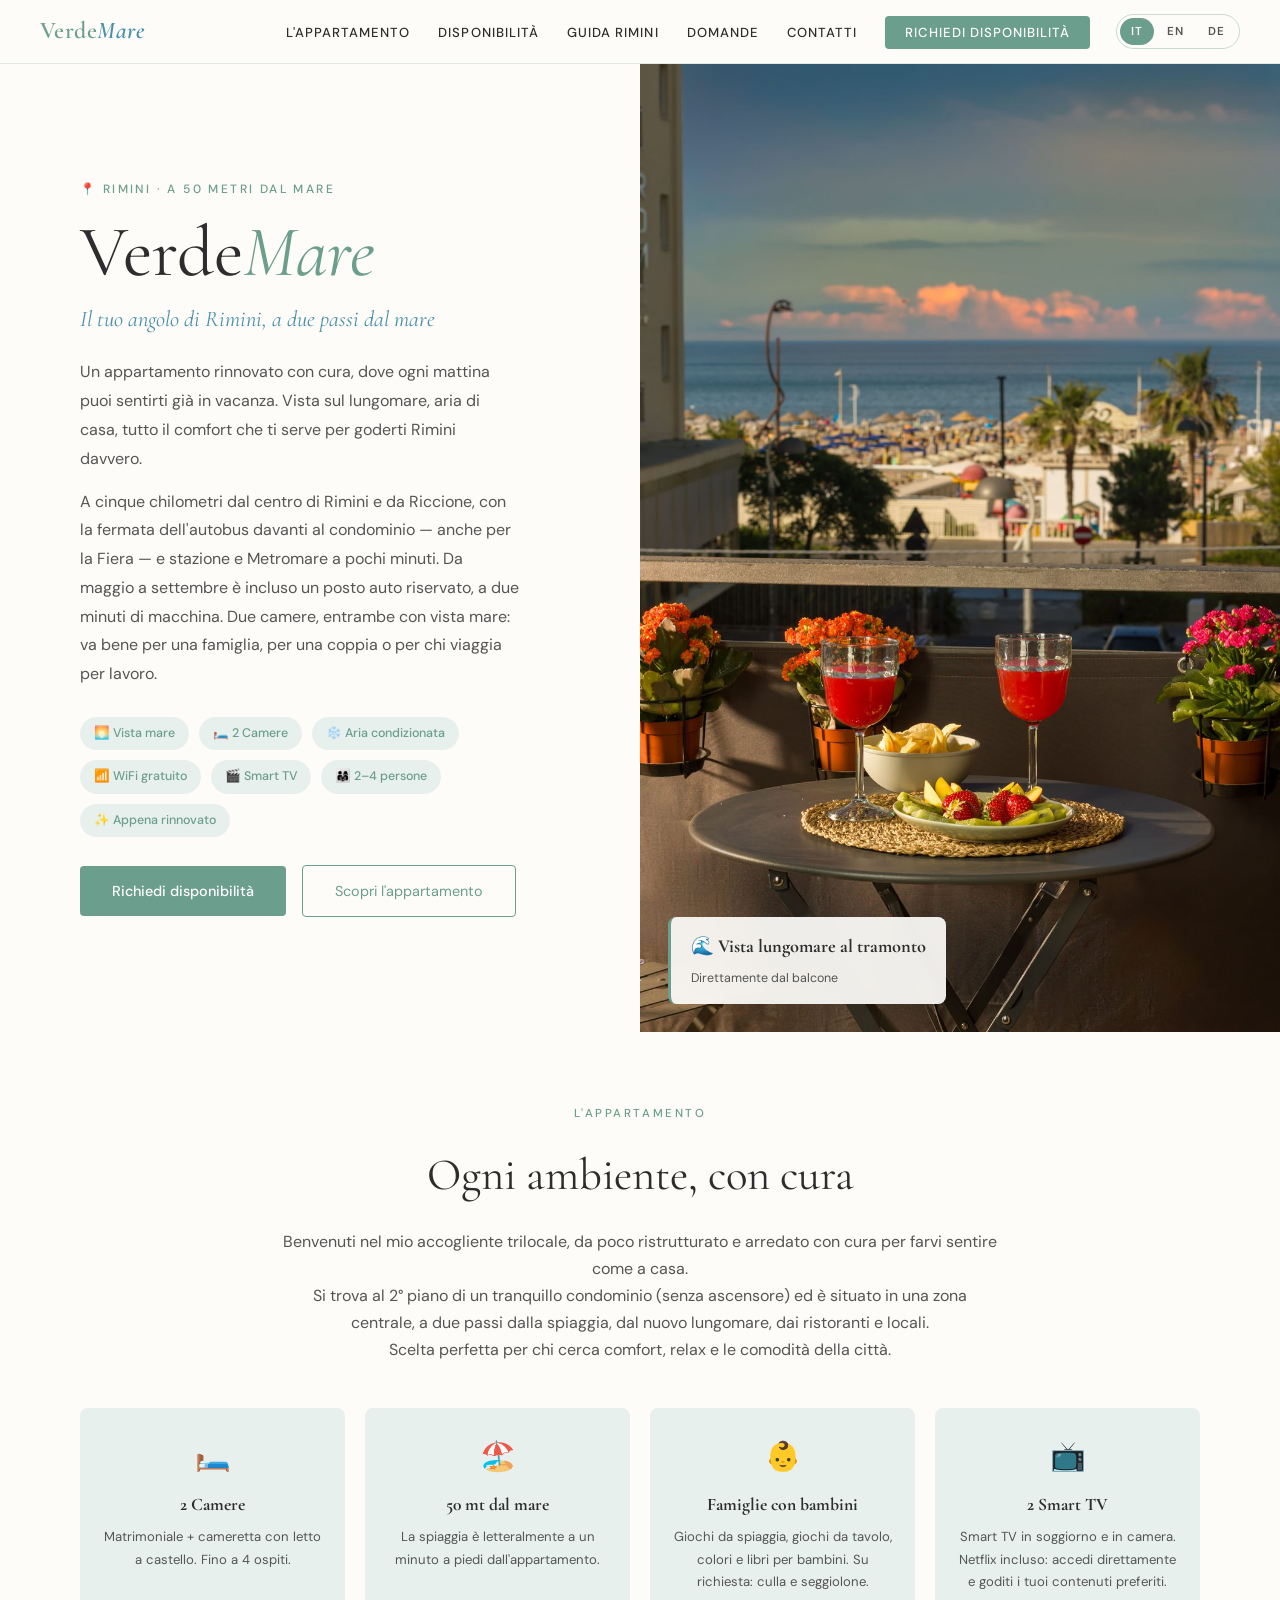
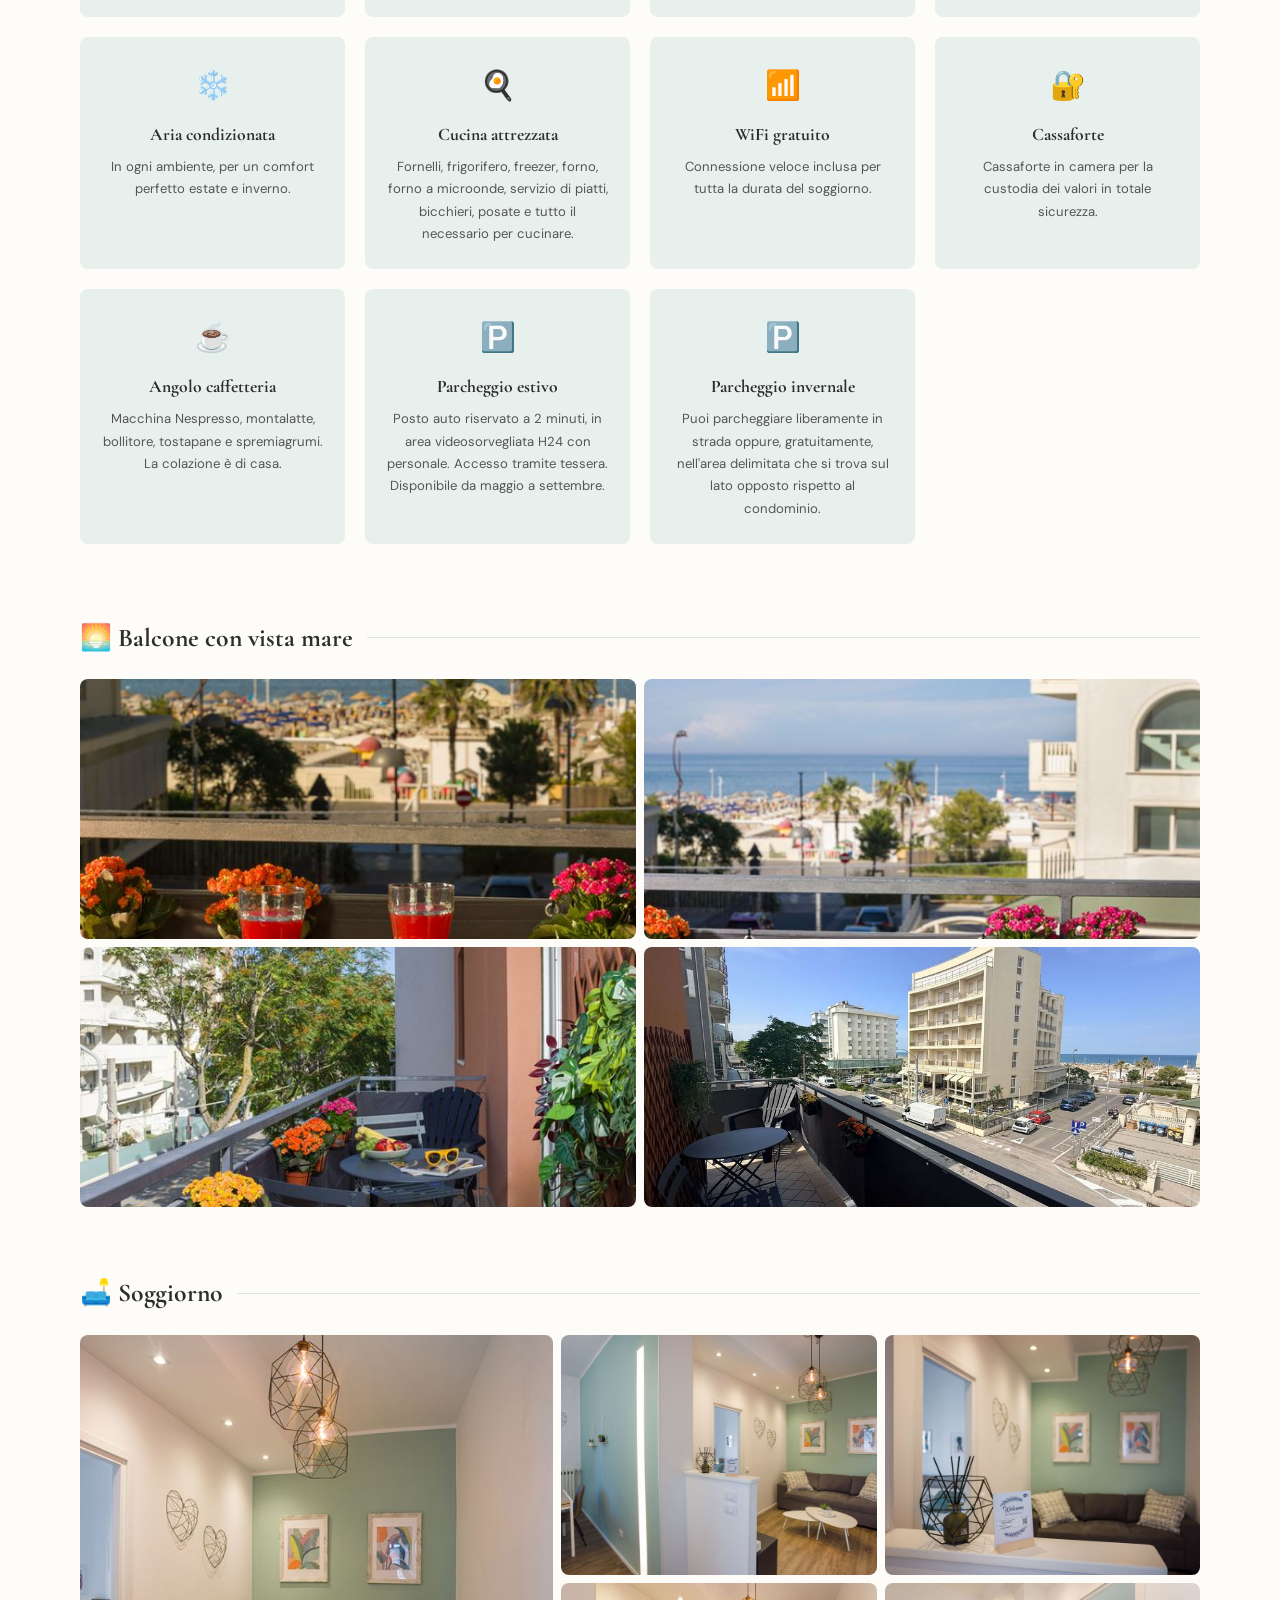
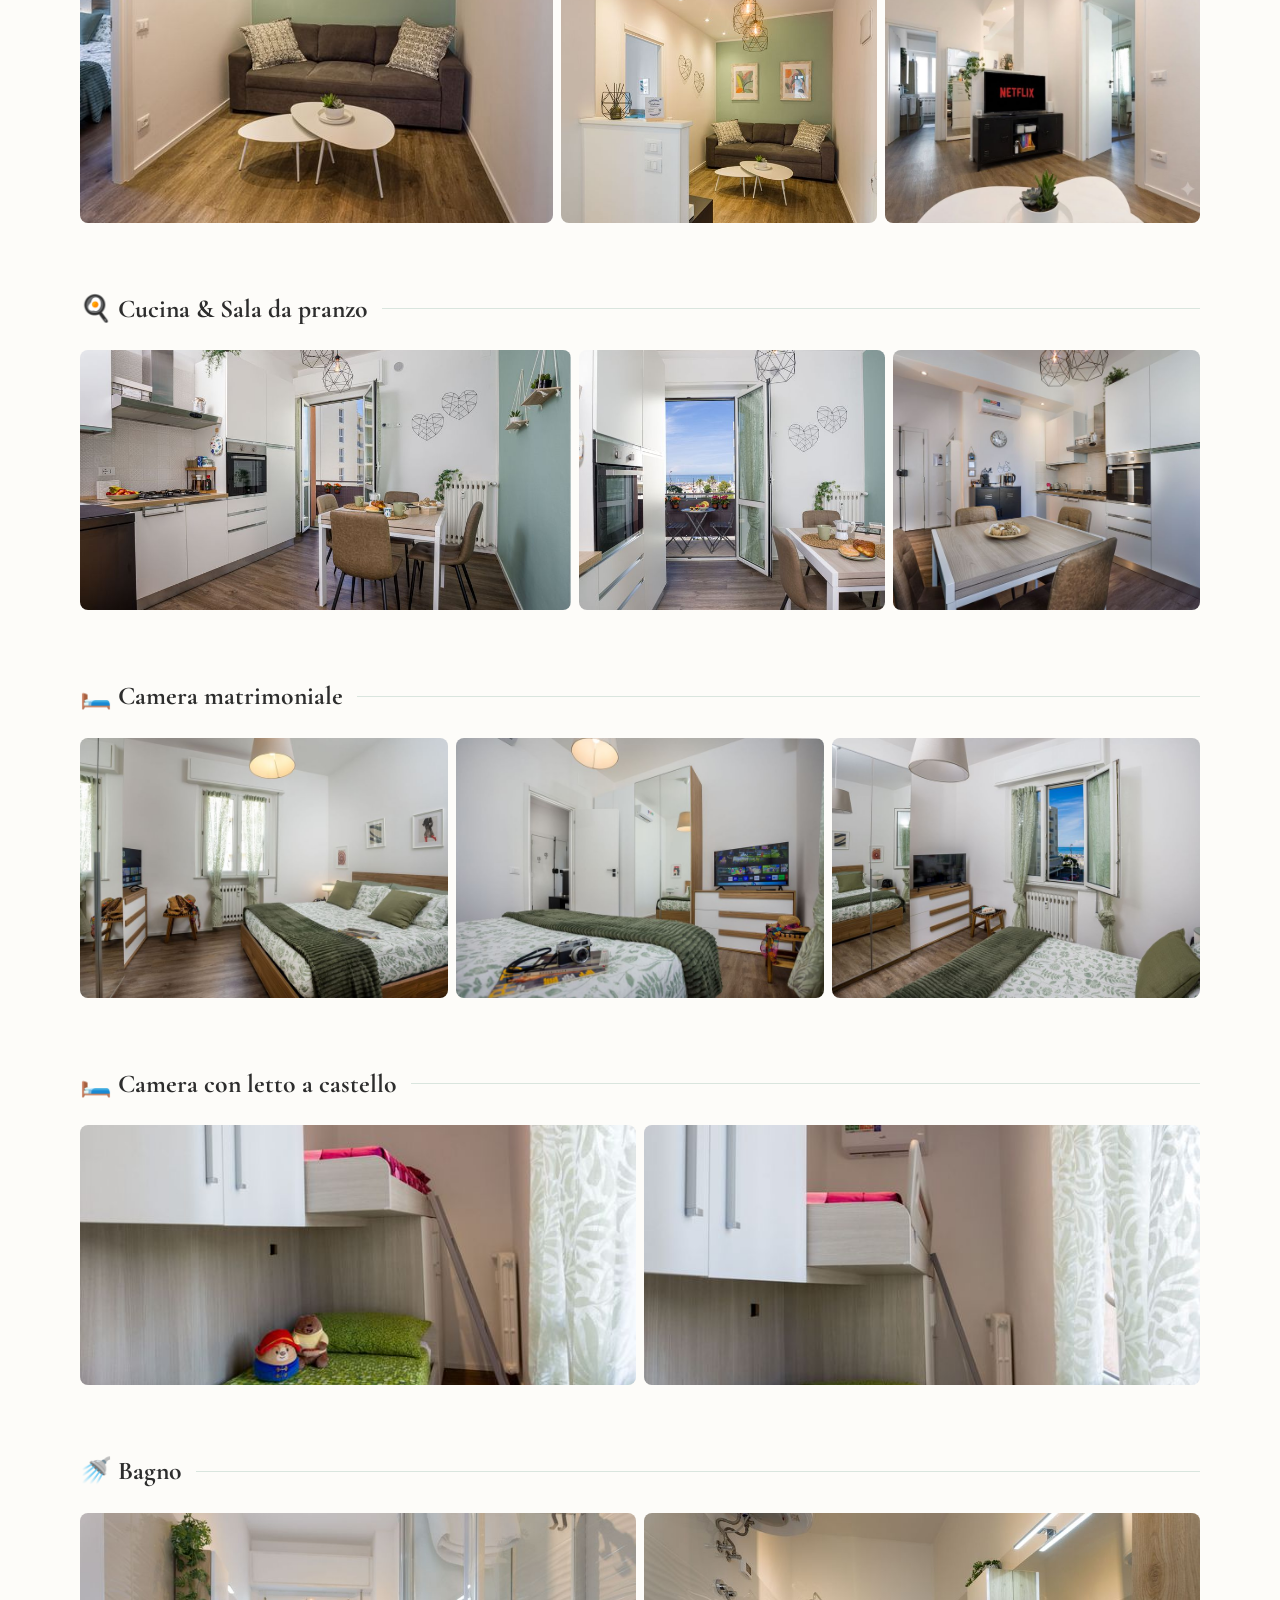
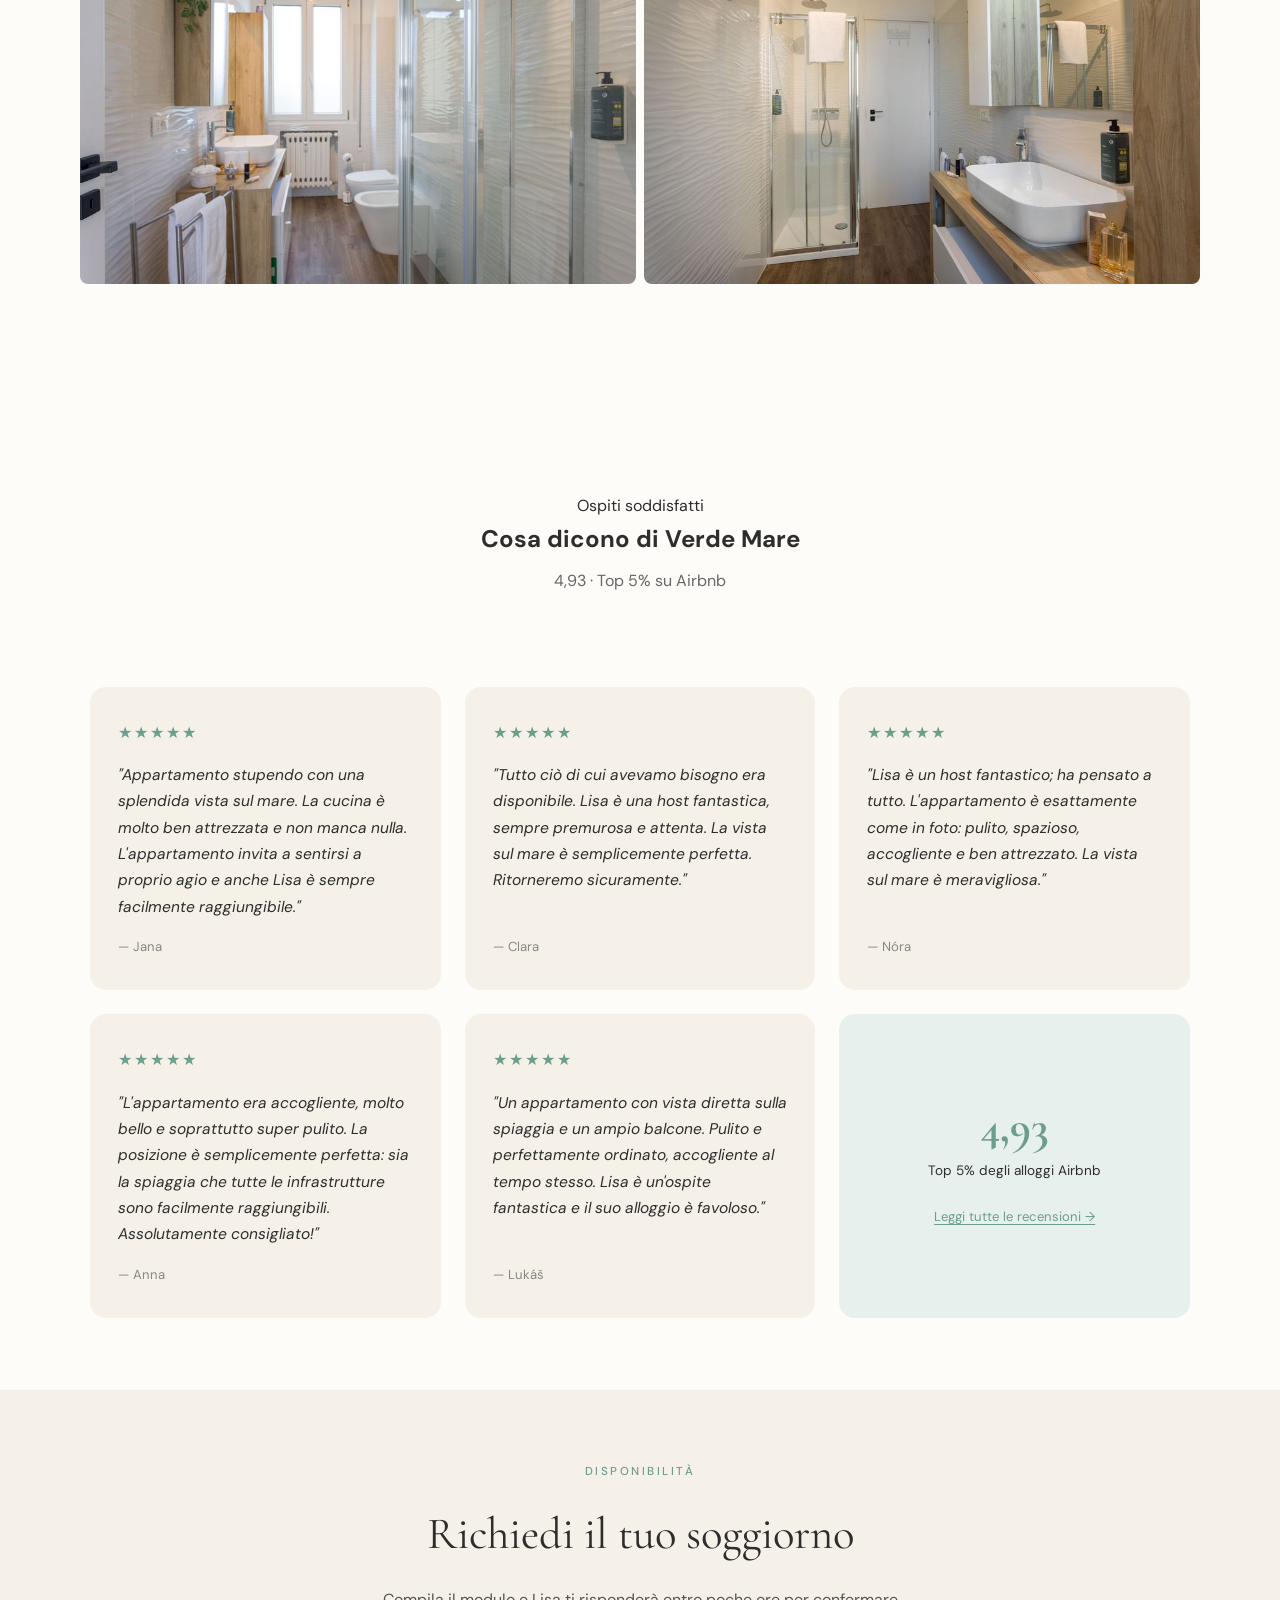
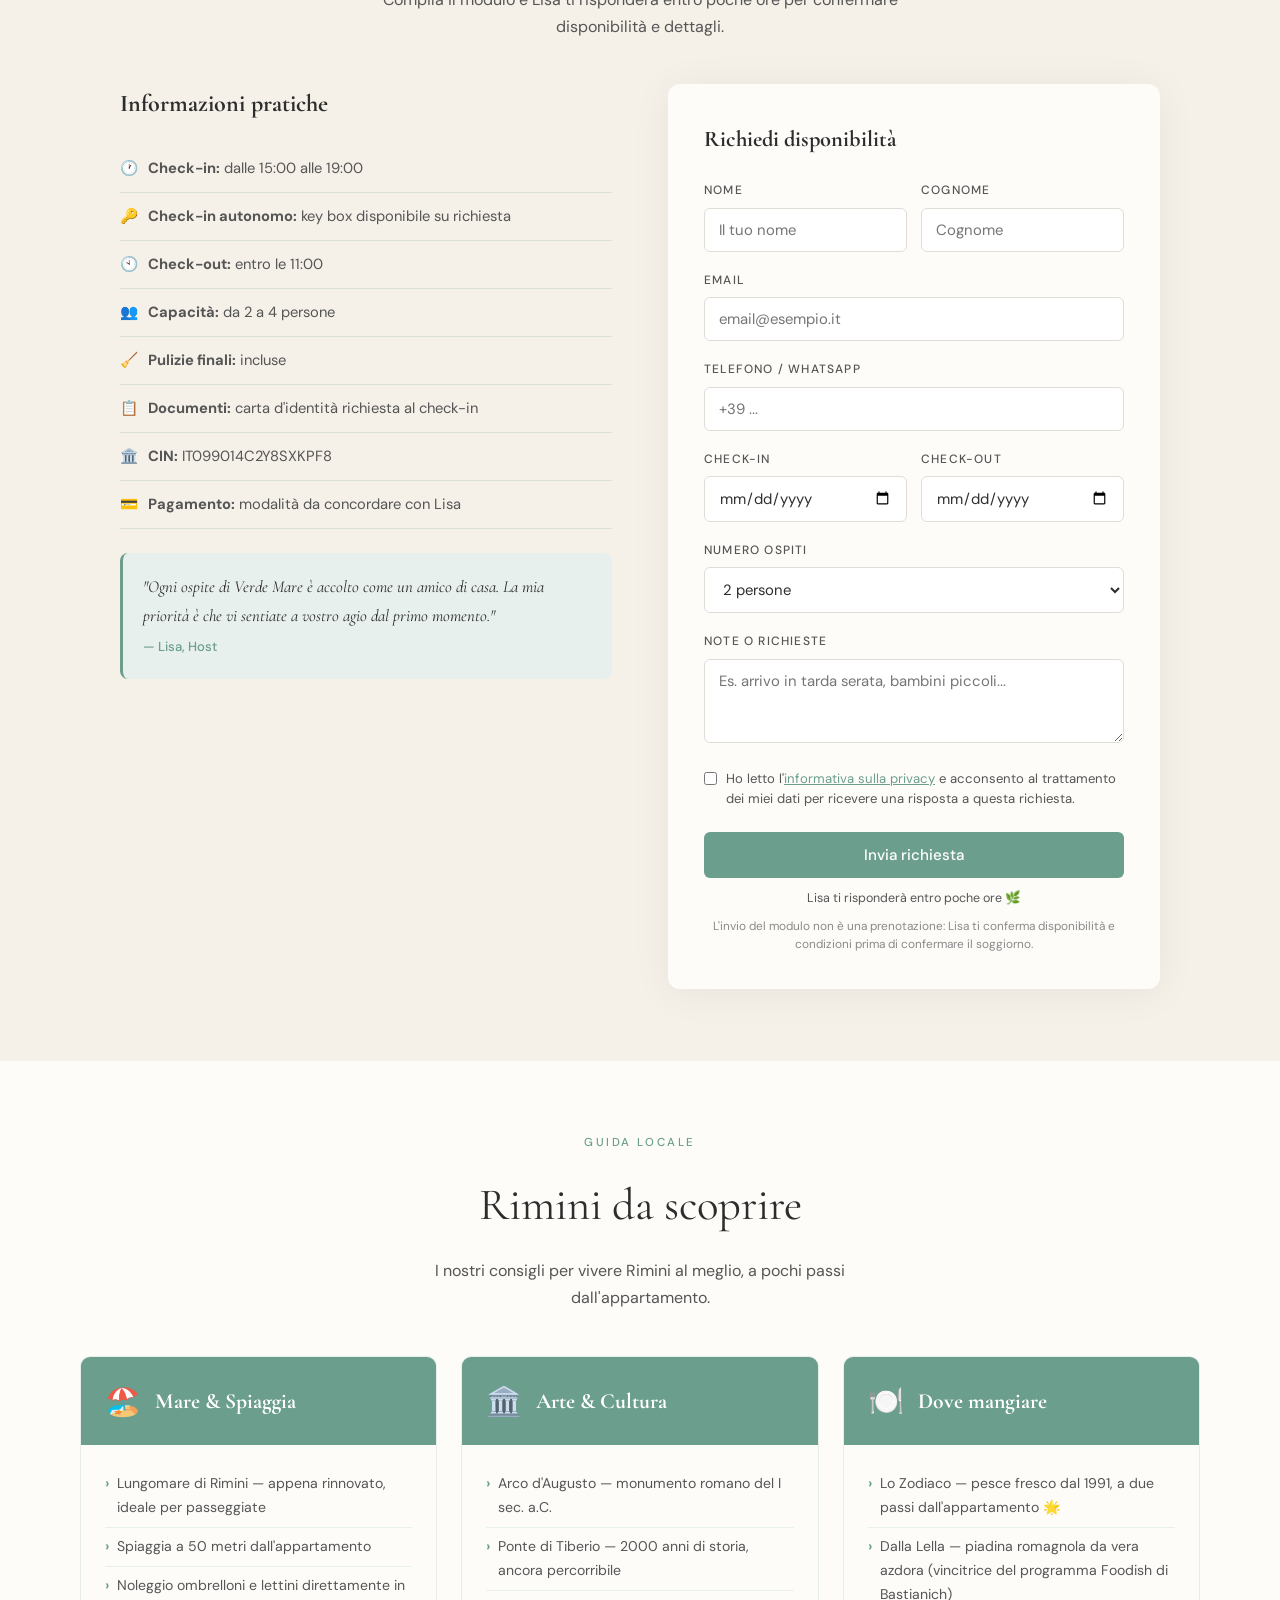
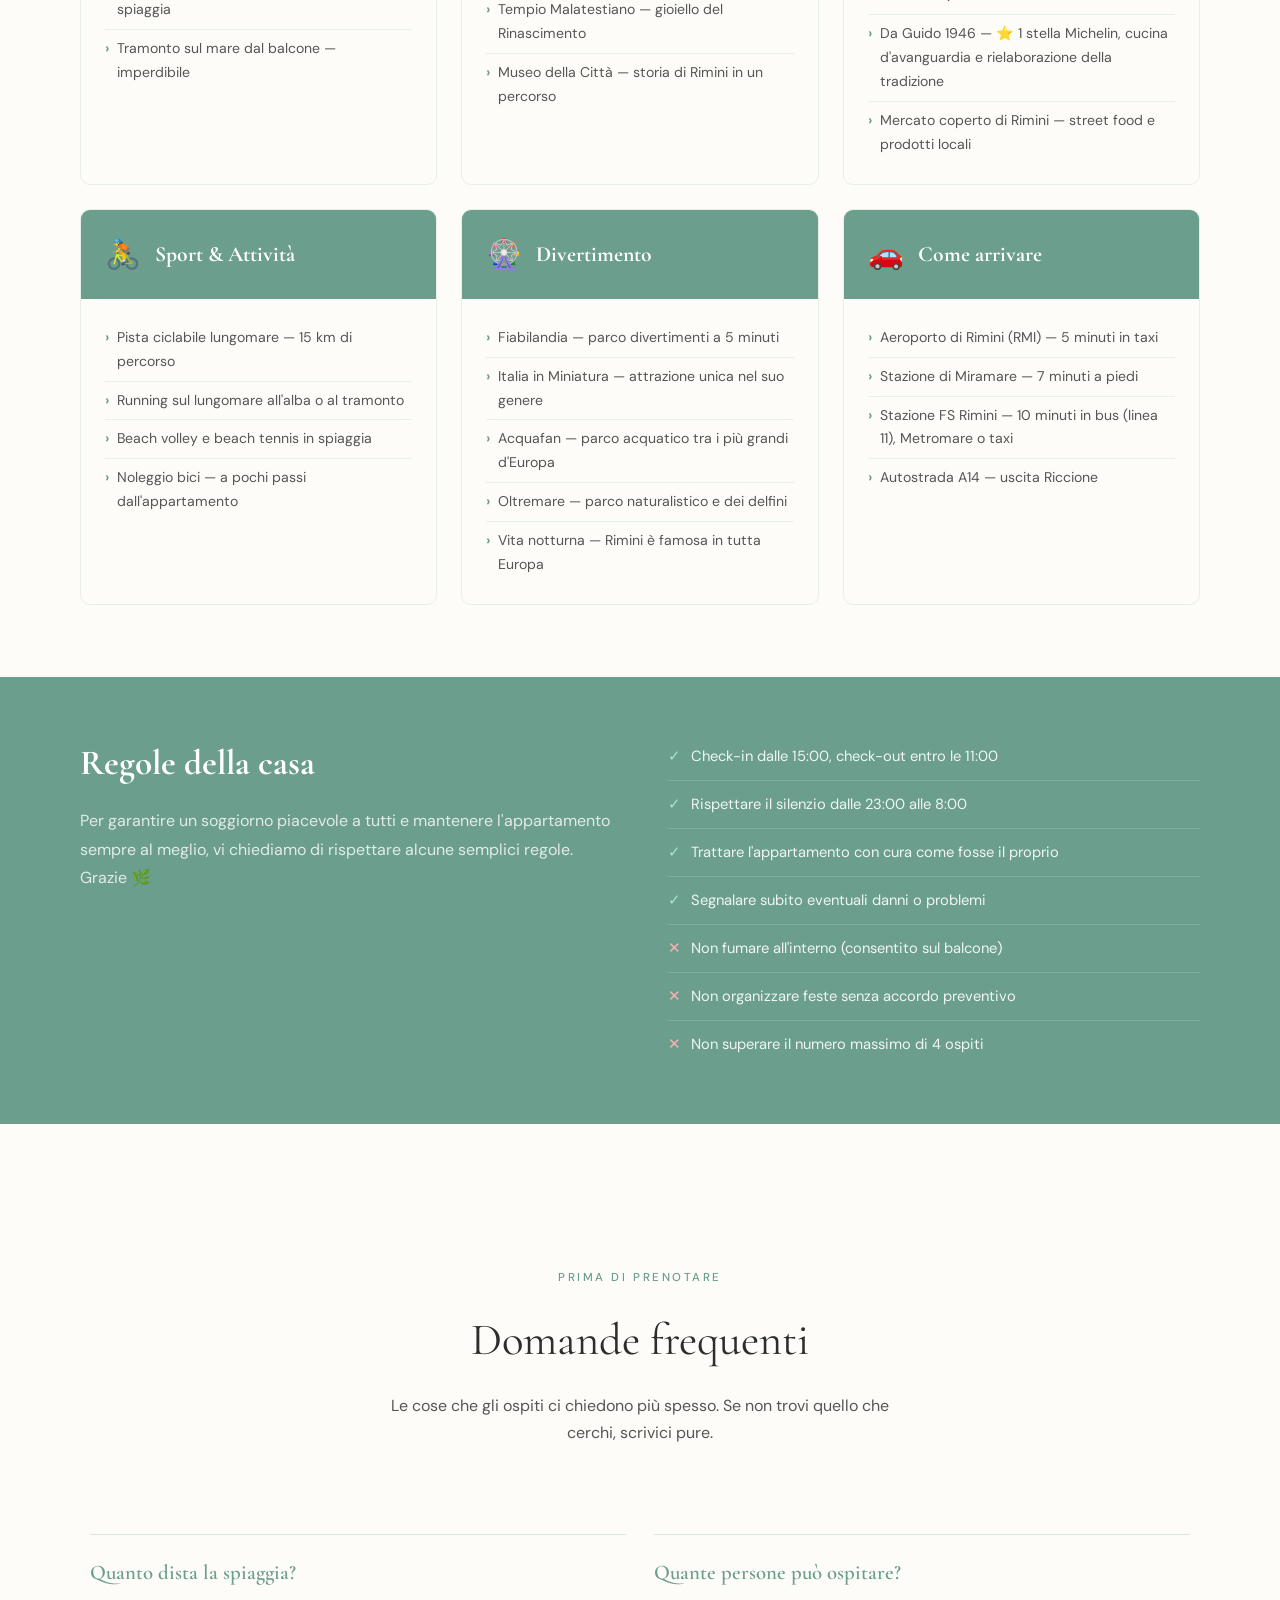
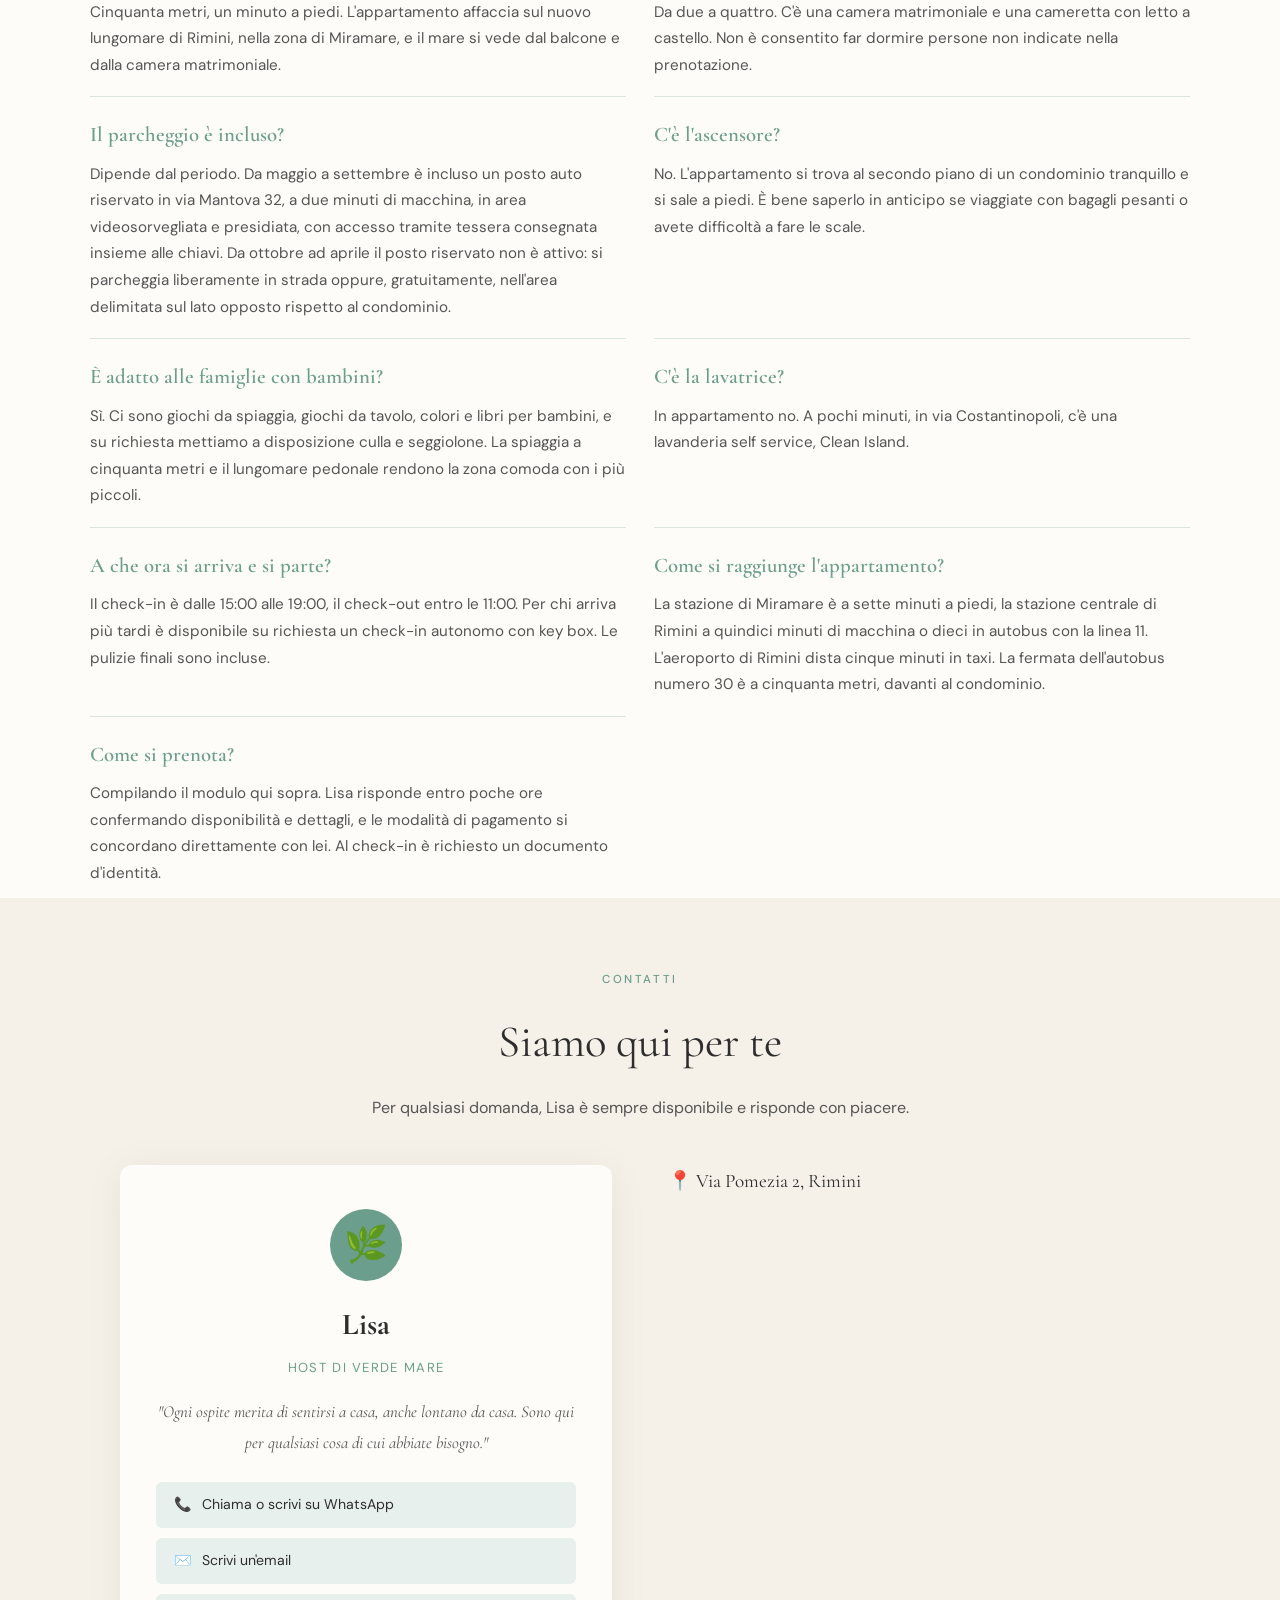
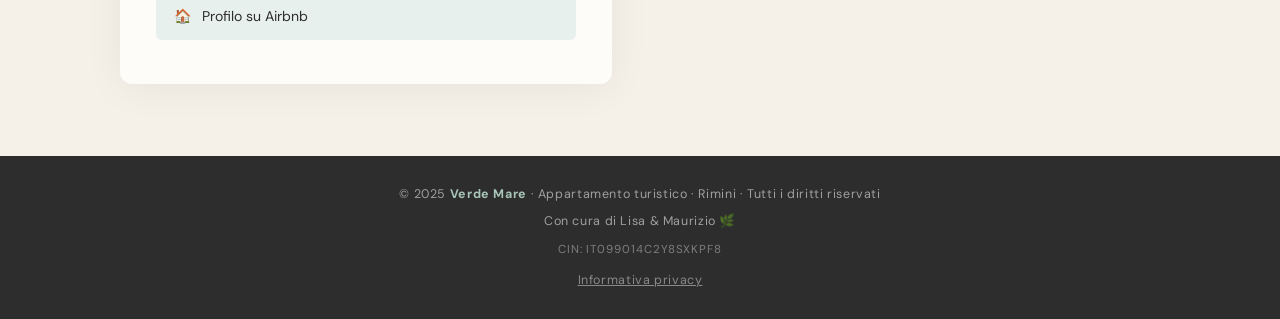
==== commit 13a18866: "Add files via upload" ====
--- a/index.html
+++ b/index.html
@@ -3,7 +3,7 @@
 <meta charset="UTF-8">
 <meta name="viewport" content="width=device-width, initial-scale=1.0">
 <title>Verde Mare Rimini – Appartamento turistico a 50 m dal mare</title>
-<meta name="description" content="Verde Mare, appartamento turistico a Rimini: trilocale rinnovato a 50 metri dalla spiaggia, vista mare dal balcone, 2 camere per 2–4 persone, aria condizionata e WiFi. Prenotazione diretta con Lisa.">
+<meta name="description" content="Appartamento turistico a Rimini, a 50 metri dalla spiaggia: vista mare dal balcone, 2 camere per 2–4 persone e posto auto riservato da maggio a settembre.">
 <link rel="canonical" href="https://www.verdemarerimini.it/">
 <link rel="alternate" hreflang="it" href="https://www.verdemarerimini.it/">
 <link rel="alternate" hreflang="en" href="https://www.verdemarerimini.it/en/">
@@ -574,7 +574,7 @@
     <h1 class="hero-title">Verde<em>Mare</em></h1>
     <p class="hero-subtitle" data-i18n="hero_subtitle">Il tuo angolo di Rimini, a due passi dal mare</p>
     <p class="hero-desc" data-i18n="hero_desc">Un appartamento rinnovato con cura, dove ogni mattina puoi sentirti già in vacanza. Vista sul lungomare, aria di casa, tutto il comfort che ti serve per goderti Rimini davvero.</p>
-    <p class="hero-desc" data-i18n="hero_desc2">A cinque chilometri dal centro di Rimini e da Riccione, con la fermata dell'autobus davanti al condominio — anche per la Fiera — e stazione e Metromare a pochi minuti. Due camere, entrambe con vista mare: va bene per una famiglia, per una coppia o per chi viaggia per lavoro.</p>
+    <p class="hero-desc" data-i18n="hero_desc2">A cinque chilometri dal centro di Rimini e da Riccione, con la fermata dell'autobus davanti al condominio — anche per la Fiera — e stazione e Metromare a pochi minuti. Da maggio a settembre è incluso un posto auto riservato, a due minuti di macchina. Due camere, entrambe con vista mare: va bene per una famiglia, per una coppia o per chi viaggia per lavoro.</p>
     <div class="hero-badges">
       <span class="badge" data-i18n="hero_b1">🌅 Vista mare</span>
       <span class="badge" data-i18n="hero_b2">🛏️ 2 Camere</span>
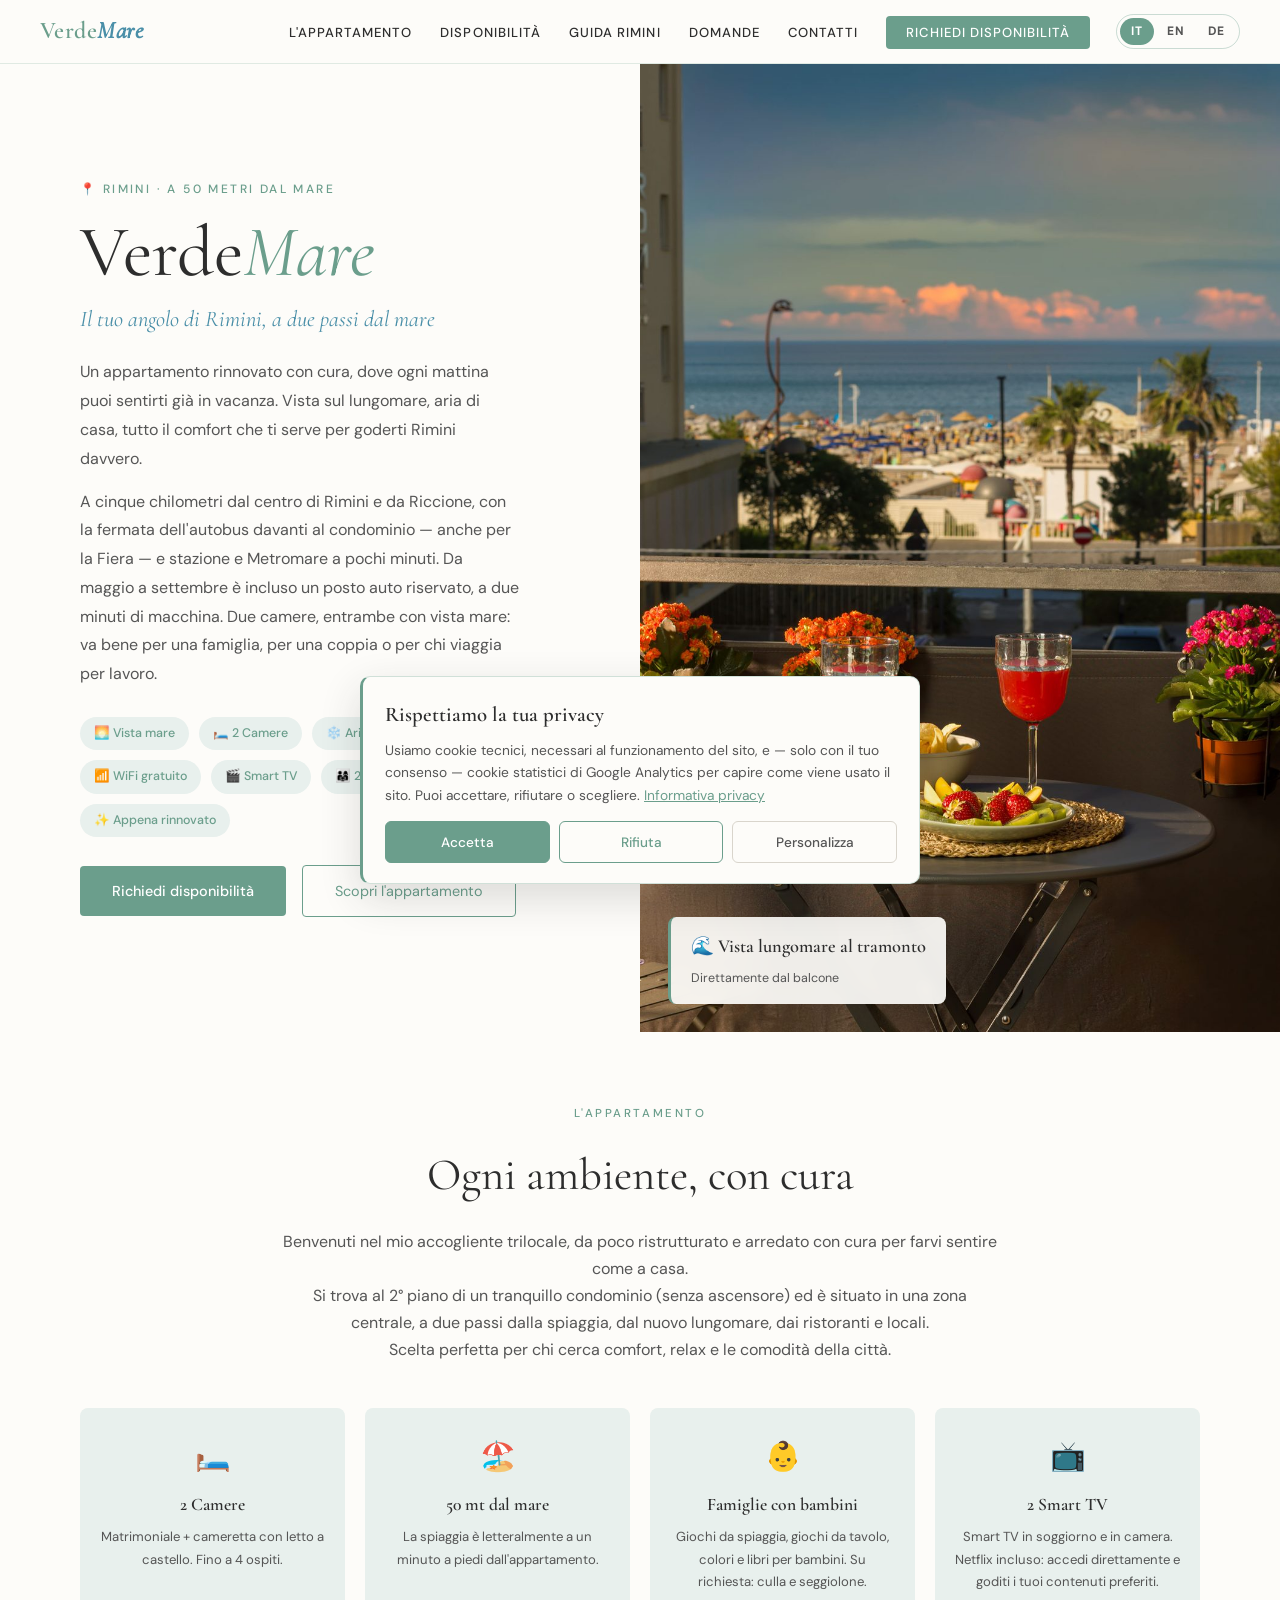
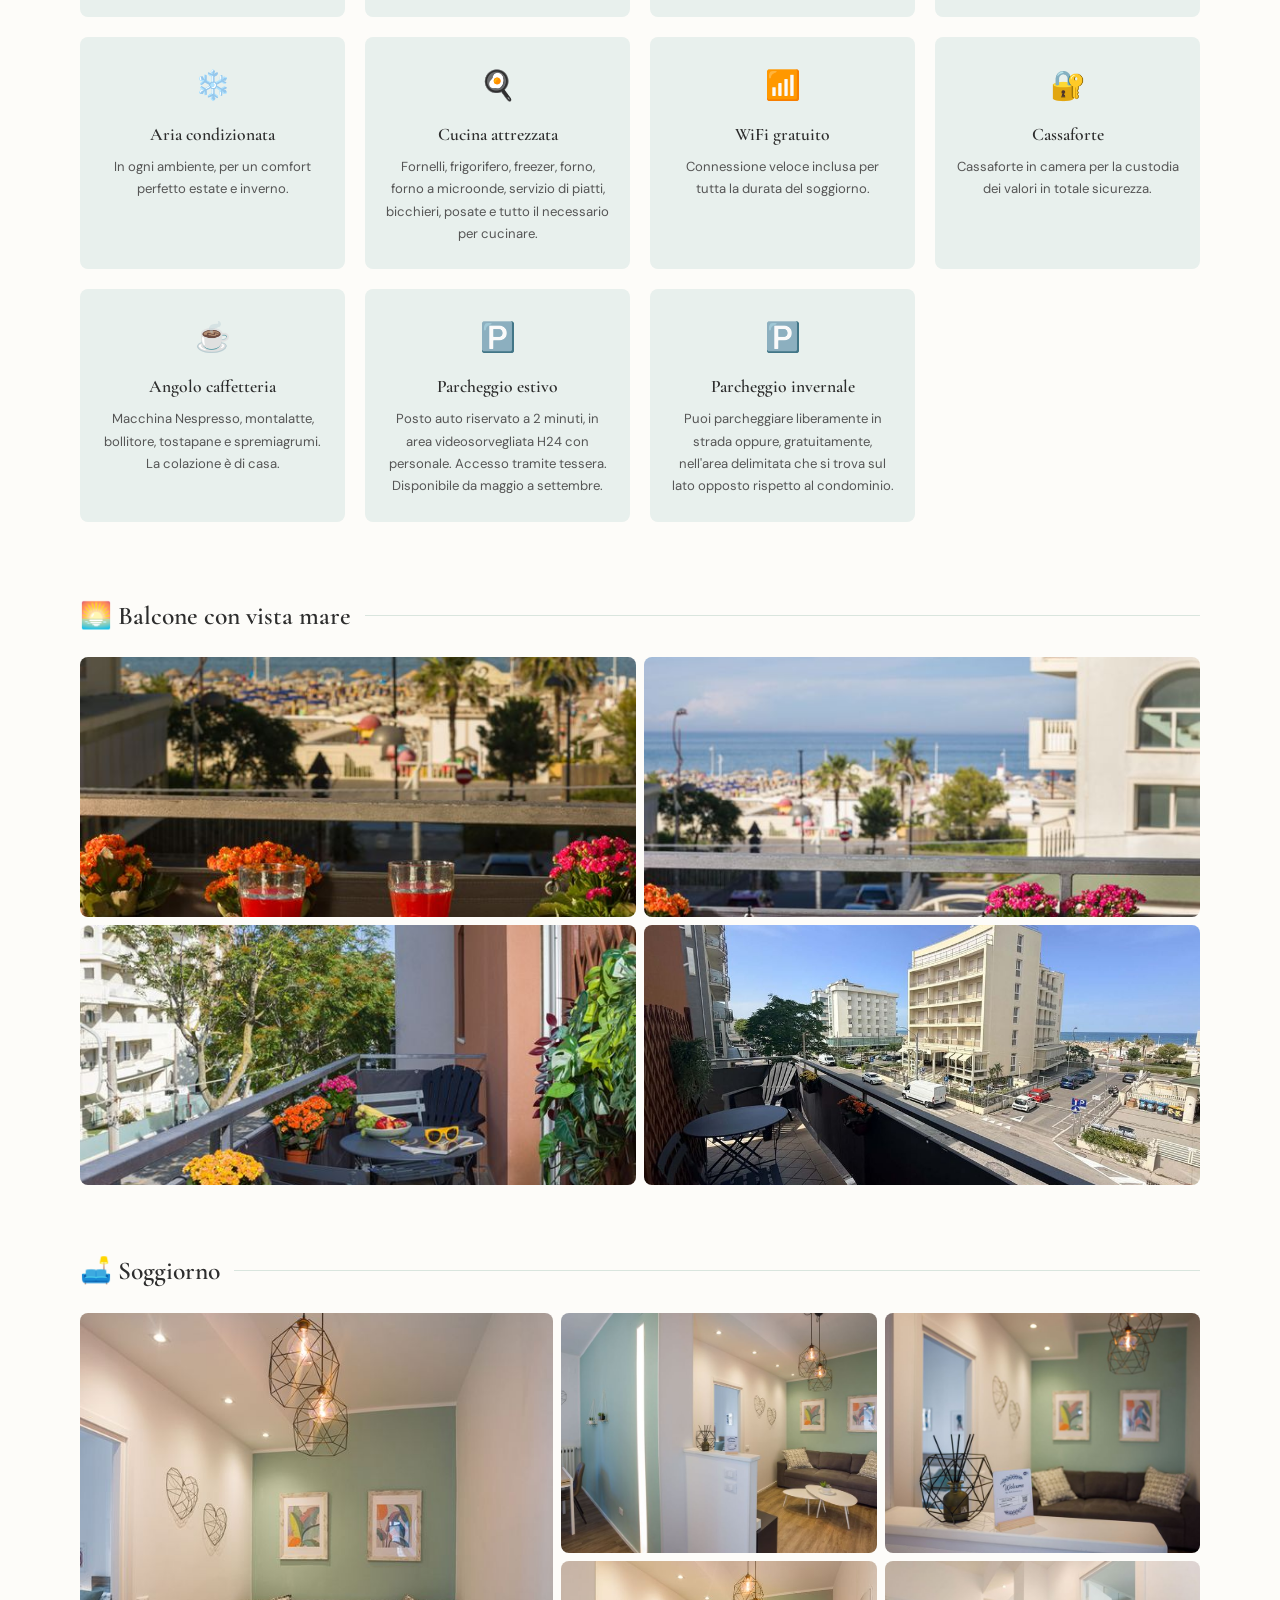
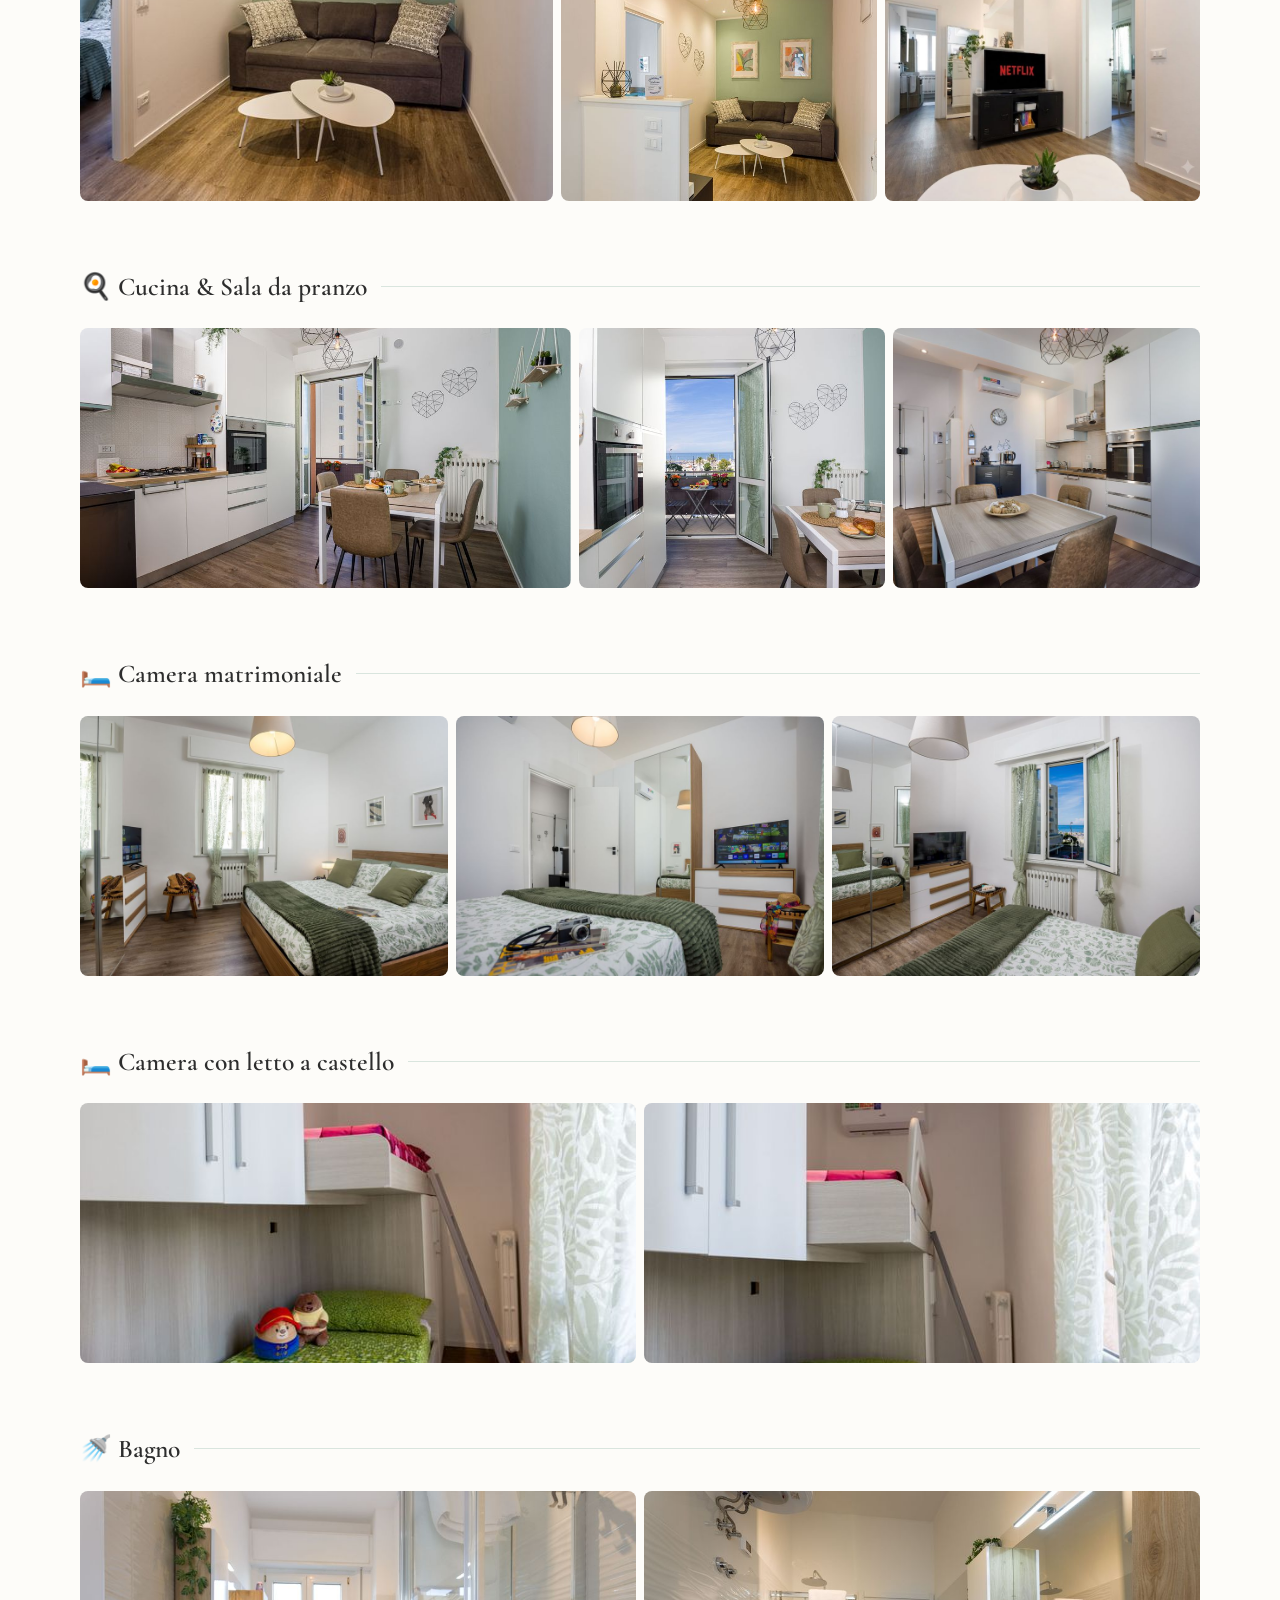
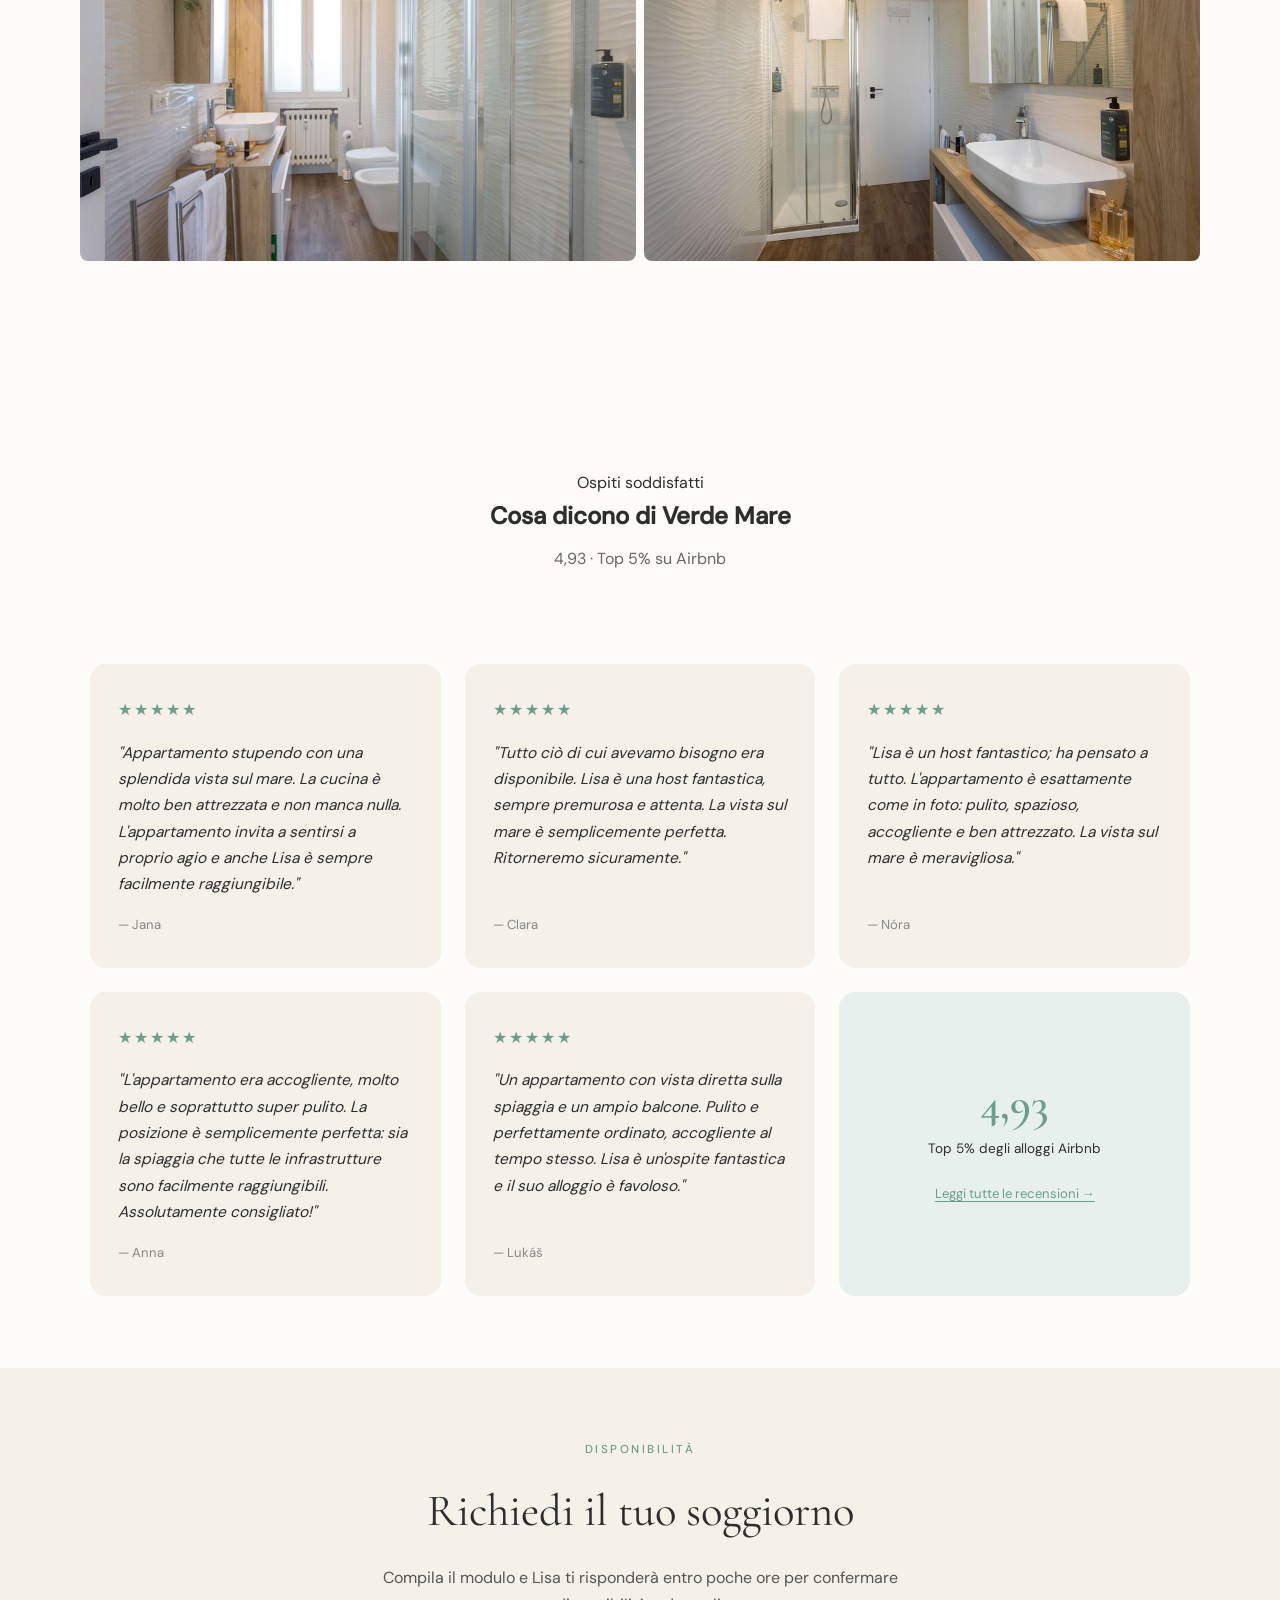
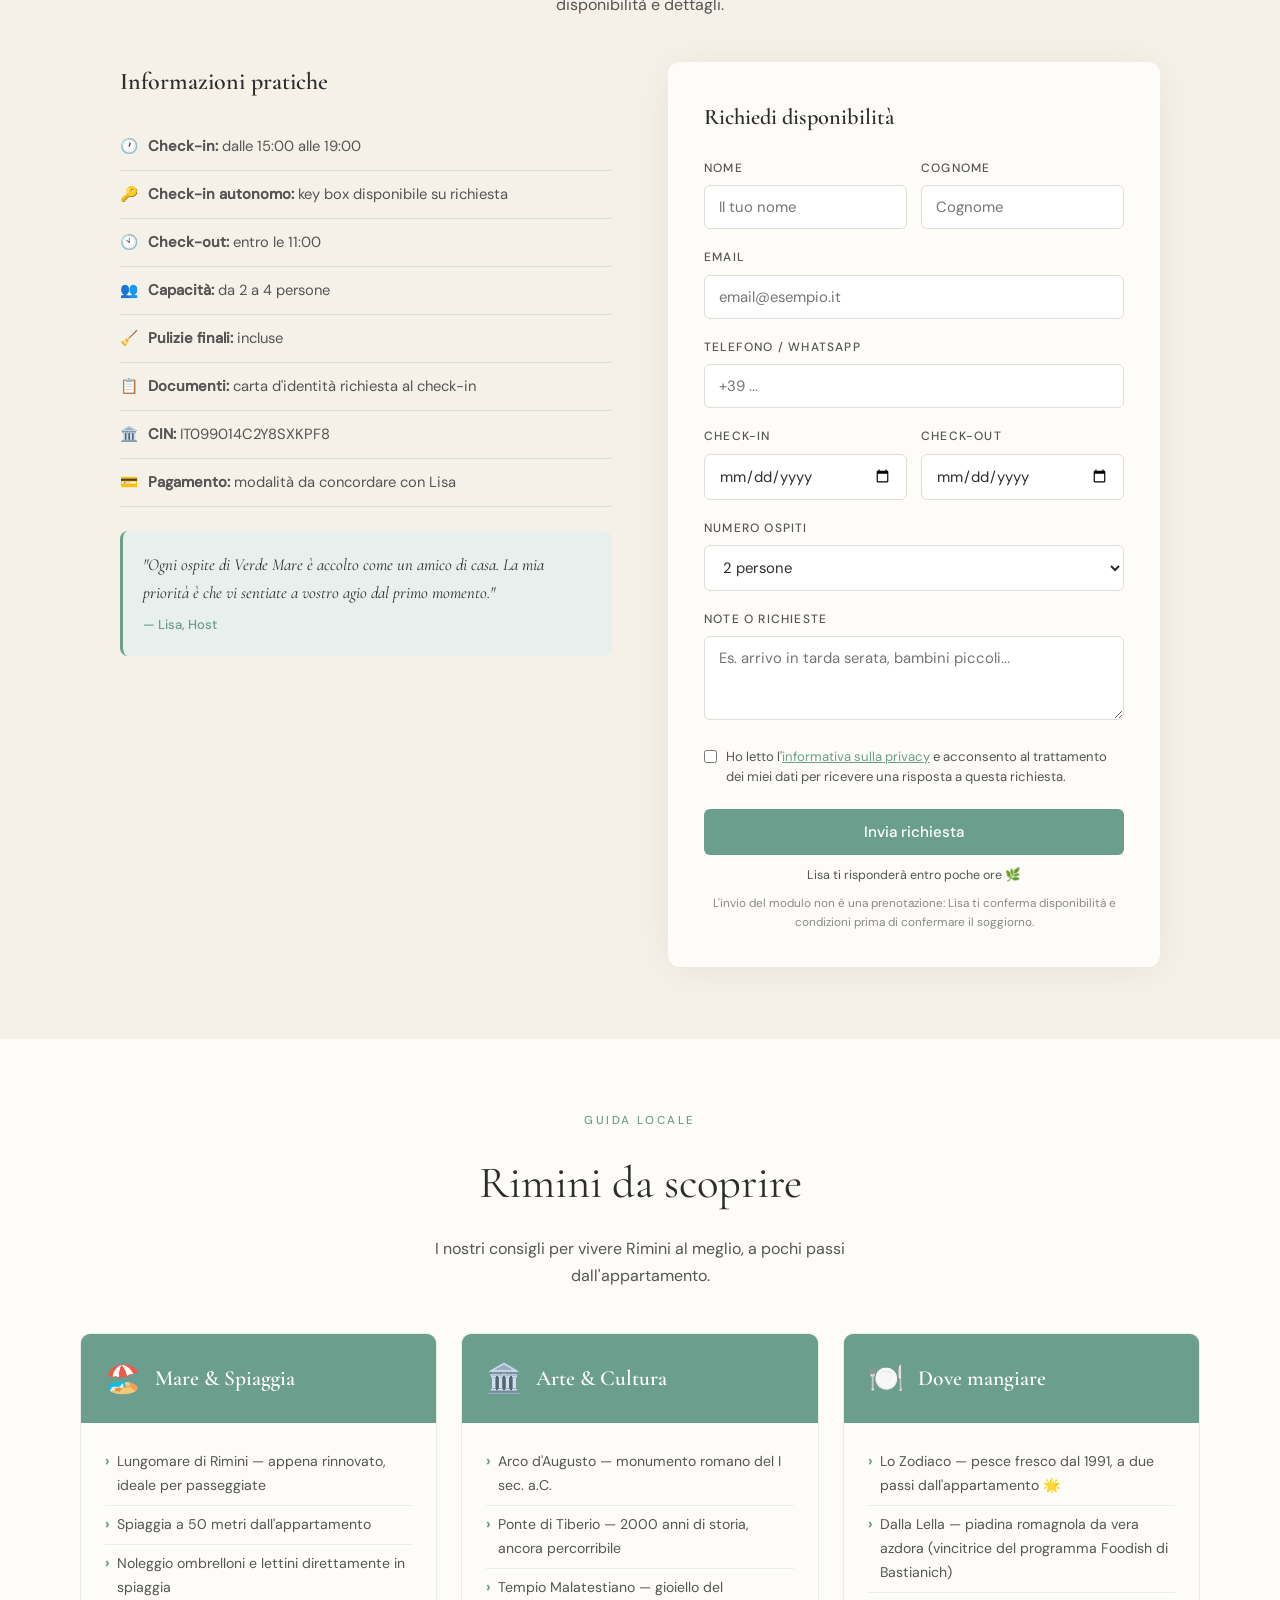
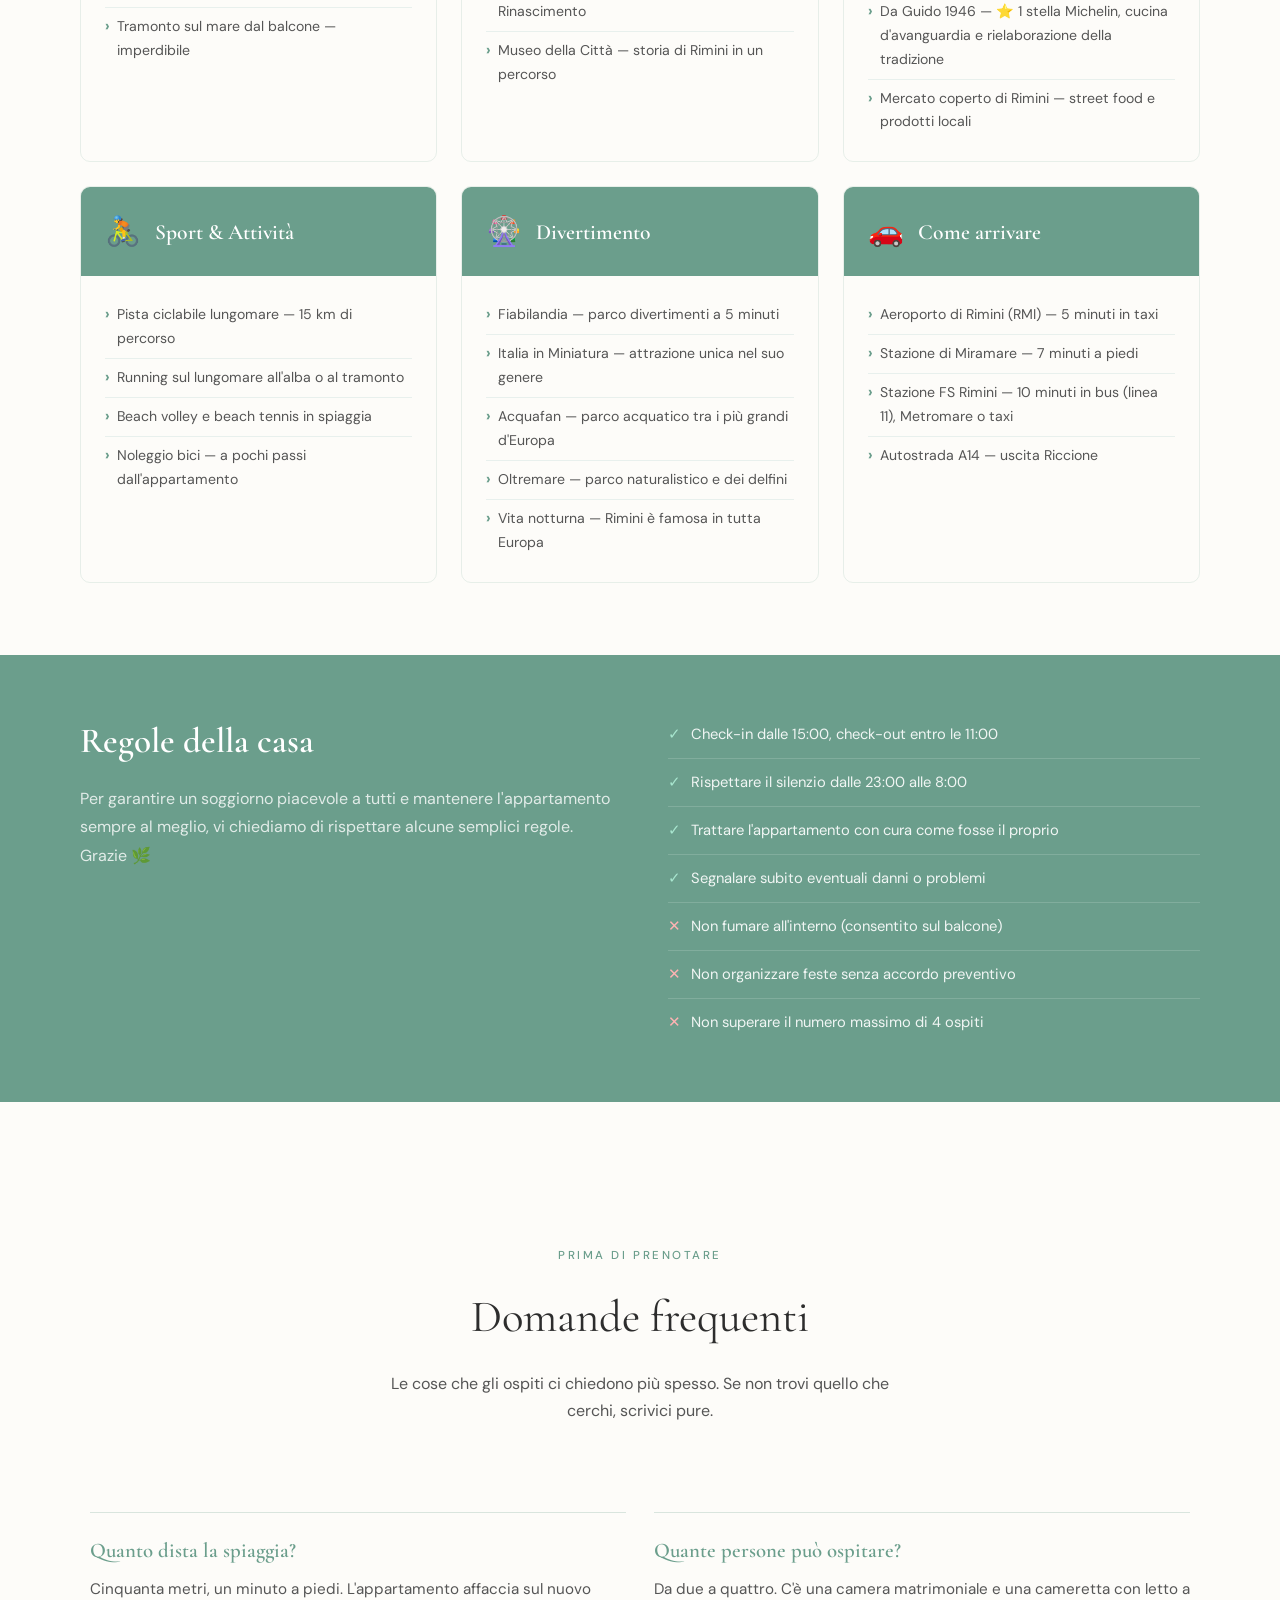
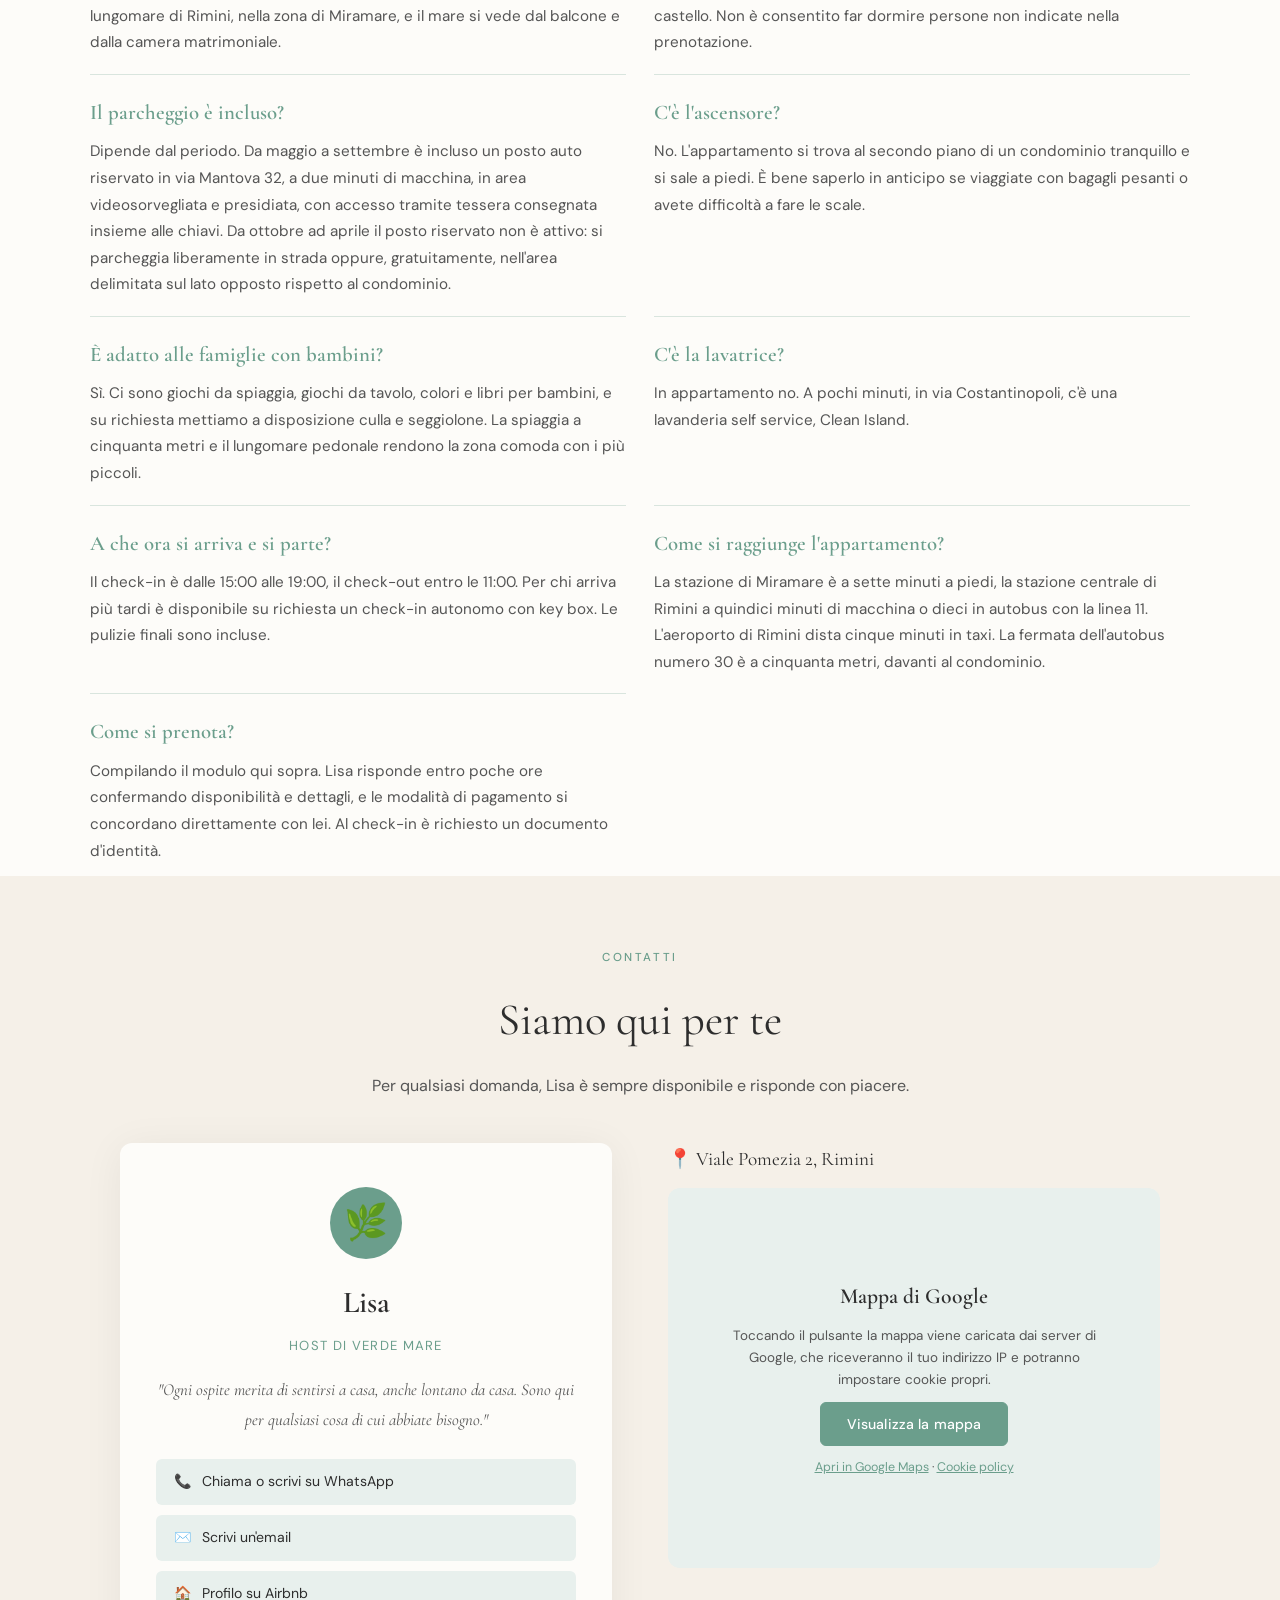
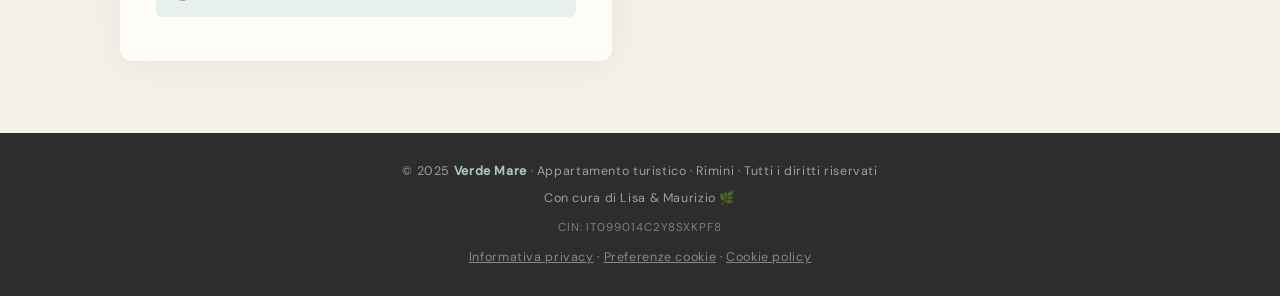
==== commit b1176559: "Add files via upload" ====
--- a/index.html
+++ b/index.html
@@ -62,7 +62,7 @@
       "smokingAllowed": false,
       "address": {
         "@type": "PostalAddress",
-        "streetAddress": "Via Pomezia 2",
+        "streetAddress": "Viale Pomezia 2",
         "addressLocality": "Rimini",
         "addressRegion": "RN",
         "postalCode": "47924",
@@ -154,7 +154,7 @@
       "currenciesAccepted": "EUR",
       "address": {
         "@type": "PostalAddress",
-        "streetAddress": "Via Pomezia 2",
+        "streetAddress": "Viale Pomezia 2",
         "addressLocality": "Rimini",
         "addressRegion": "RN",
         "postalCode": "47924",
@@ -327,7 +327,7 @@
   ]
 }
 </script>
-<link href="https://fonts.googleapis.com/css2?family=Cormorant+Garamond:ital,wght@0,400;0,600;1,400&amp;family=DM+Sans:wght@300;400;500&amp;display=swap" rel="stylesheet">
+<link href="/fonts/fonts.css" rel="stylesheet">
 <style>
   :root {
     --verde: #6b9e8c;
@@ -499,6 +499,17 @@
   .contact-link:hover { background:var(--verde-light); }
   .map-box { border-radius:12px; overflow:hidden; min-height:380px; }
   .map-box iframe { width:100%; height:100%; border:none; min-height:380px; }
+  /* --- mappa caricata solo su clic --- */
+  .map-ph { min-height:380px; display:flex; flex-direction:column; align-items:center; justify-content:center;
+    text-align:center; gap:11px; padding:30px 26px; background:var(--verde-pale); }
+  .map-ph-t { font-family:'Cormorant Garamond',serif; font-size:1.35rem; font-weight:600; color:var(--charcoal); }
+  .map-ph-d { font-size:.84rem; line-height:1.62; color:var(--text-mid); max-width:390px; }
+  .map-ph-b { font-family:'DM Sans',sans-serif; font-size:.88rem; font-weight:500; letter-spacing:.01em;
+    padding:12px 26px; border-radius:6px; border:1.5px solid var(--verde); background:var(--verde); color:#fff;
+    cursor:pointer; transition:background .2s, border-color .2s; }
+  .map-ph-b:hover, .map-ph-b:active { background:#5a8a79; border-color:#5a8a79; }
+  .map-ph-a { font-size:.78rem; color:var(--text-mid); }
+  .map-ph-a a { color:var(--verde); }
 
   /* FOOTER */
   footer { background:var(--charcoal); color:rgba(255,255,255,.55); text-align:center; padding:28px; font-size:.78rem; letter-spacing:.05em; }
@@ -508,7 +519,27 @@
   .modal { display:none; position:fixed; inset:0; z-index:999; background:rgba(0,0,0,.88); backdrop-filter:blur(4px); align-items:center; justify-content:center; }
   .modal.open { display:flex; }
   .modal img { max-width:90vw; max-height:90vh; border-radius:8px; object-fit:contain; }
-  .modal-close { position:absolute; top:20px; right:28px; color:white; font-size:2rem; cursor:pointer; background:none; border:none; }
+  .modal-close { position:absolute; top:20px; right:28px; color:white; font-size:2rem; cursor:pointer; background:none; border:none; z-index:2; }
+  .modal { touch-action:none; -webkit-user-select:none; user-select:none; }
+  .modal img { max-width:92vw; max-height:86vh; width:auto; height:auto; object-fit:contain; }
+  .modal-nav { position:absolute; top:50%; transform:translateY(-50%); width:46px; height:46px; border-radius:50%;
+    border:1px solid rgba(255,255,255,.32); background:rgba(0,0,0,.32); color:#fff; font-size:1.5rem; line-height:1;
+    display:flex; align-items:center; justify-content:center; cursor:pointer; padding:0 0 3px; transition:background .2s, border-color .2s; z-index:2; }
+  .modal-nav:hover { background:rgba(0,0,0,.6); border-color:rgba(255,255,255,.6); }
+  .modal-prev { left:18px; }
+  .modal-next { right:18px; }
+  .modal-count { position:absolute; bottom:24px; left:50%; transform:translateX(-50%); color:rgba(255,255,255,.85);
+    font-family:'DM Sans',sans-serif; font-size:.78rem; letter-spacing:.07em; background:rgba(0,0,0,.34);
+    padding:5px 14px; border-radius:20px; z-index:2; }
+  body.modal-open { overflow:hidden; }
+  @media(max-width:700px){
+    .modal img { max-width:96vw; max-height:76vh; }
+    .modal-nav { width:40px; height:40px; font-size:1.3rem; }
+    .modal-prev { left:8px; }
+    .modal-next { right:8px; }
+    .modal-close { top:14px; right:16px; }
+    .modal-count { bottom:18px; }
+  }
 
   section[id], div[id] { scroll-margin-top:84px; }
   #faq { padding:72px 40px 8px; background:var(--warm-white); }
@@ -527,6 +558,46 @@
   .lang-switch a:hover { color:var(--verde); }
   .lang-switch span.active { background:var(--verde); color:#fff; }
 
+  .hero-m { display:none; }
+  .nav-toggle, .nav-toggle-cb { display:none; }
+
+  /* --- consenso cookie --- */
+  #ck-banner, #ck-prefs { display:none; font-family:'DM Sans',sans-serif; }
+  #ck-banner.on { display:block; }
+  #ck-prefs.on { display:flex; }
+  #ck-banner {
+    position:fixed; left:16px; right:16px; bottom:16px; z-index:900;
+    background:var(--warm-white); border:1px solid rgba(107,158,140,.3);
+    border-left:3px solid var(--verde); border-radius:10px;
+    box-shadow:0 14px 40px rgba(45,45,45,.16);
+    padding:20px 22px; max-width:560px; margin:0 auto;
+  }
+  #ck-banner h2 { font-family:'Cormorant Garamond',serif; font-size:1.3rem; font-weight:600; color:var(--charcoal); margin-bottom:7px; }
+  #ck-banner p { font-size:.86rem; line-height:1.62; color:var(--text-mid); margin-bottom:15px; }
+  #ck-banner p a, #ck-prefs p a { color:var(--verde); }
+  .ck-actions { display:flex; flex-wrap:wrap; gap:9px; }
+  .ck-btn { flex:1 1 150px; min-height:42px; padding:11px 16px; border-radius:6px; font-family:'DM Sans',sans-serif;
+    font-size:.85rem; font-weight:500; cursor:pointer; text-align:center; border:1.5px solid var(--verde); transition:all .2s; }
+  .ck-accept { background:var(--verde); color:#fff; }
+  .ck-accept:hover { background:#5a8a79; border-color:#5a8a79; }
+  .ck-reject { background:var(--warm-white); color:var(--verde); }
+  .ck-reject:hover { background:var(--verde-pale); }
+  .ck-custom { background:var(--warm-white); color:var(--text-mid); border-color:#d9d5cc; }
+  .ck-custom:hover { border-color:var(--text-mid); }
+  #ck-prefs { position:fixed; inset:0; z-index:910; background:rgba(45,45,45,.45); align-items:center; justify-content:center; padding:20px; }
+  .ck-panel { background:var(--warm-white); border-radius:12px; max-width:540px; width:100%; max-height:86vh; overflow:auto; padding:26px 26px 22px; box-shadow:0 20px 50px rgba(45,45,45,.2); }
+  .ck-panel h2 { font-family:'Cormorant Garamond',serif; font-size:1.5rem; font-weight:600; margin-bottom:16px; }
+  .ck-opt { border-top:1px solid rgba(107,158,140,.22); padding:15px 0; }
+  .ck-opt-head { display:flex; align-items:center; justify-content:space-between; gap:12px; }
+  .ck-opt-head strong { font-size:.92rem; font-weight:600; color:var(--charcoal); }
+  .ck-opt p { font-size:.82rem; line-height:1.6; color:var(--text-mid); margin-top:6px; }
+  .ck-fixed { font-size:.76rem; letter-spacing:.06em; text-transform:uppercase; color:var(--verde); white-space:nowrap; }
+  .ck-switch input { width:18px; height:18px; accent-color:var(--verde); cursor:pointer; }
+  .ck-panel .ck-actions { margin-top:20px; }
+  @media(max-width:600px){
+    #ck-banner { left:10px; right:10px; bottom:10px; padding:18px 18px 16px; }
+    .ck-btn { flex:1 1 100%; }
+  }
   @media(max-width:900px){
     .hero { grid-template-columns:1fr; }
     .hero-text { padding:56px 28px; }
@@ -547,6 +618,42 @@
     .grid-3,.grid-hero-3 { grid-template-columns:1fr 1fr; }
     .grid-2-1,.grid-1-2 { grid-template-columns:1fr; }
     .ambiente-block { padding:0 20px 48px; }
+
+    /* --- prima schermata mobile --- */
+    .hero { min-height:auto; display:flex; flex-direction:column; }
+    .hero-gallery { order:-1; height:66vw; min-height:220px; max-height:300px; }
+    .hero-gallery img { object-position:center 34%; }
+    .hero-badge { bottom:14px; left:16px; padding:9px 14px; border-radius:9px; }
+    .hero-badge strong { font-size:.92rem; }
+    .hero-badge span { font-size:.7rem; }
+    .hero-text { padding:26px 24px 34px; }
+    .hero-text > :not(.hero-m) { display:none; }
+    .hero-m { display:block; }
+    .hero-m h1 { font-family:'Cormorant Garamond',serif; font-size:1.95rem; line-height:1.22; font-weight:400; color:var(--charcoal); margin-bottom:12px; letter-spacing:-.005em; }
+    .hero-m > p { font-size:.97rem; line-height:1.7; color:var(--text-mid); margin-bottom:20px; }
+    .hero-m-feat { display:grid; grid-template-columns:repeat(3,1fr); gap:4px; padding:15px 0 16px; border-top:1px solid rgba(107,158,140,.22); border-bottom:1px solid rgba(107,158,140,.22); margin-bottom:22px; }
+    .hero-m-feat div { display:flex; flex-direction:column; align-items:center; gap:7px; text-align:center; font-size:.755rem; line-height:1.3; color:var(--text-mid); }
+    .hero-m-feat svg { width:21px; height:21px; stroke:var(--verde); fill:none; stroke-width:1.35; stroke-linecap:round; stroke-linejoin:round; color:var(--verde); }
+    .hero-m .btn-secondary { display:block; width:100%; text-align:center;
+      background:#6b9e8c; border:1.5px solid #6b9e8c; color:#fff;
+      padding:15px 22px; border-radius:6px; font-size:.95rem; font-weight:500; letter-spacing:.01em; }
+    .hero-m .btn-secondary:hover, .hero-m .btn-secondary:active { background:#5a8a79; border-color:#5a8a79; color:#fff; }
+    /* --- menu mobile --- */
+    .nav-toggle { display:flex; align-items:center; justify-content:center; width:34px; height:34px; border:1px solid rgba(107,158,140,.35); border-radius:8px; cursor:pointer; flex-shrink:0; }
+    .nav-toggle i { display:block; width:15px; height:1.5px; background:var(--charcoal); position:relative; }
+    .nav-toggle i::before, .nav-toggle i::after { content:''; position:absolute; left:0; width:15px; height:1.5px; background:var(--charcoal); }
+    .nav-toggle i::before { top:-5px; }
+    .nav-toggle i::after { top:5px; }
+    .nav-right { gap:13px; }
+    .nav-toggle-cb:checked ~ ul { display:flex; flex-direction:column; position:absolute; top:64px; left:0; right:0; background:#FDFCF9; border-bottom:1px solid rgba(107,158,140,.2); padding:4px 24px 18px; box-shadow:0 12px 26px rgba(0,0,0,.10); z-index:120; }
+    .nav-toggle-cb:checked ~ ul li { border-top:1px solid rgba(107,158,140,.14); }
+    .nav-toggle-cb:checked ~ ul li:first-child { border-top:0; }
+    .nav-toggle-cb:checked ~ ul li a { display:block; padding:13px 0; font-size:.78rem; }
+    .nav-toggle-cb:checked ~ ul li a.nav-cta { display:inline-block; margin-top:12px; padding:10px 22px; }
+  }
+
+  @media(max-width:400px){
+    .fg-row { grid-template-columns:1fr; }
   }
 </style>
 </head>
@@ -555,6 +662,7 @@
 <nav>
   <div class="nav-logo">Verde<span>Mare</span></div>
   <div class="nav-right">
+  <input type="checkbox" id="navtoggle" class="nav-toggle-cb">
   <ul>
     <li><a href="#appartamento" data-i18n="nav_apt">L'Appartamento</a></li>
     <li><a href="#prenotazione" data-i18n="nav_pren">Disponibilità</a></li>
@@ -564,6 +672,7 @@
     <li><a href="#prenotazione" class="nav-cta" data-i18n="nav_cta">Richiedi disponibilità</a></li>
   </ul>
   <div class="lang-switch" role="group" aria-label="Lingua / Language"><span class="active" aria-current="true">IT</span><a href="/en/" hreflang="en">EN</a><a href="/de/" hreflang="de">DE</a></div>
+  <label for="navtoggle" class="nav-toggle" aria-label="Menu"><i></i></label>
   </div>
 </nav>
 
@@ -588,6 +697,16 @@
     <div>
       <a href="#prenotazione" class="btn-primary" data-i18n="hero_cta1">Richiedi disponibilità</a>
       <a href="#galleria" class="btn-secondary" data-i18n="hero_cta2">Scopri l'appartamento</a>
+    </div>
+    <div class="hero-m">
+      <h1>La tua vacanza vista mare, a 50 metri dalla spiaggia</h1>
+      <p>Un appartamento rinnovato e accogliente, dove sentirsi a casa e godersi il mare in totale relax.</p>
+      <div class="hero-m-feat">
+        <div><svg viewBox="0 0 24 24" aria-hidden="true"><path d="M3 19v-7h18v7"/><path d="M3 12V8h7v4"/><path d="M13 12h8"/><path d="M3 19v1.5M21 19v1.5"/></svg><span>2 camere</span></div>
+        <div><svg viewBox="0 0 24 24" aria-hidden="true"><circle cx="9.5" cy="8" r="3.2"/><path d="M3.5 20c0-3.3 2.7-6 6-6s6 2.7 6 6"/><path d="M16.5 5.6a3.2 3.2 0 0 1 0 4.8"/><path d="M19 20c0-2-.7-3.9-2-5.3"/></svg><span>2–4 ospiti</span></div>
+        <div><svg viewBox="0 0 24 24" aria-hidden="true"><path d="M2.6 9.2a15 15 0 0 1 18.8 0"/><path d="M6 12.6a10 10 0 0 1 12 0"/><path d="M9.4 16a5.5 5.5 0 0 1 5.2 0"/><circle cx="12" cy="19.4" r=".9" fill="currentColor" stroke="none"/></svg><span>WiFi gratuito</span></div>
+      </div>
+      <a href="#galleria" class="btn-secondary">Scopri l'appartamento</a>
     </div>
   </div>
   <div class="hero-gallery">
@@ -998,9 +1117,14 @@
       </div>
     </div>
     <div>
-      <p data-i18n="c_addr" style="font-family:'Cormorant Garamond',serif;font-size:1.2rem;margin-bottom:12px;">📍 Via Pomezia 2, Rimini</p>
-      <div class="map-box">
-      <iframe src="https://www.google.com/maps?q=Via+Pomezia+2,+Rimini&amp;output=embed" allowfullscreen="" loading="lazy"></iframe>
+      <p data-i18n="c_addr" style="font-family:'Cormorant Garamond',serif;font-size:1.2rem;margin-bottom:12px;">📍 Viale Pomezia 2, Rimini</p>
+      <div class="map-box" id="map-box">
+      <div class="map-ph" id="map-ph">
+        <p class="map-ph-t">Mappa di Google</p>
+        <p class="map-ph-d">Toccando il pulsante la mappa viene caricata dai server di Google, che riceveranno il tuo indirizzo IP e potranno impostare cookie propri.</p>
+        <button type="button" class="map-ph-b" id="map-go">Visualizza la mappa</button>
+        <p class="map-ph-a"><a href="https://www.google.com/maps?q=Viale+Pomezia+2,+Rimini" target="_blank" rel="noopener">Apri in Google Maps</a> &middot; <a href="/cookie/">Cookie policy</a></p>
+      </div>
       </div>
     </div>
   </div>
@@ -1009,26 +1133,73 @@
 <footer>
   <p data-i18n="foot">© 2025 <strong>Verde Mare</strong> · Appartamento turistico · Rimini · Tutti i diritti riservati</p>
   <p style="margin-top:6px;">Con cura di Lisa &amp; Maurizio 🌿</p>
-  <p style="margin-top:8px; font-size:.72rem; letter-spacing:.08em; opacity:.7;">CIN: IT099014C2Y8SXKPF8</p><p style="margin-top:10px; font-size:.78rem;"><a href="/privacy/" style="color:inherit; opacity:.8;">Informativa privacy</a></p>
+  <p style="margin-top:8px; font-size:.72rem; letter-spacing:.08em; opacity:.7;">CIN: IT099014C2Y8SXKPF8</p><p style="margin-top:10px; font-size:.78rem;"><a href="/privacy/" style="color:inherit; opacity:.8;">Informativa privacy</a> · <a href="#" id="ck-link" style="color:inherit; opacity:.8;">Preferenze cookie</a> &middot; <a href="/cookie/" style="color:inherit; opacity:.8;">Cookie policy</a></p>
 </footer>
 
 <!-- MODAL -->
-<div class="modal" id="modal" onclick="closeModal()">
-  <button class="modal-close" onclick="closeModal()">✕</button>
+<div class="modal" id="modal">
+  <button class="modal-close" type="button" aria-label="Chiudi">✕</button>
+  <button class="modal-nav modal-prev" type="button" aria-label="Foto precedente">&#8249;</button>
   <img id="modal-img" src="" alt="">
+  <button class="modal-nav modal-next" type="button" aria-label="Foto successiva">&#8250;</button>
+  <div class="modal-count" id="modal-count"></div>
 </div>
 
 <script>
+var gItems = [], gIndex = 0;
+function galleryItems() { return Array.prototype.slice.call(document.querySelectorAll('.gitem')); }
+function showAt(i) {
+  if (!gItems.length) gItems = galleryItems();
+  if (!gItems.length) return;
+  gIndex = (i % gItems.length + gItems.length) % gItems.length;
+  var im = gItems[gIndex].querySelector('img');
+  var mi = document.getElementById('modal-img');
+  mi.src = im.getAttribute('data-full') || im.src;
+  mi.alt = im.getAttribute('alt') || '';
+  var c = document.getElementById('modal-count');
+  if (c) c.textContent = (gIndex + 1) + ' / ' + gItems.length;
+}
+function modalStep(d) { showAt(gIndex + d); }
 function openModal(el) {
-  const im = el.querySelector('img');
-  const src = im.getAttribute('data-full') || im.src;
-  document.getElementById('modal-img').src = src;
+  gItems = galleryItems();
+  var i = gItems.indexOf(el);
+  showAt(i < 0 ? 0 : i);
   document.getElementById('modal').classList.add('open');
+  document.body.classList.add('modal-open');
 }
 function closeModal() {
   document.getElementById('modal').classList.remove('open');
+  document.body.classList.remove('modal-open');
 }
 document.addEventListener('keydown', e => { if(e.key==='Escape') closeModal(); });
+(function(){
+  var m = document.getElementById('modal');
+  if (!m) return;
+  m.addEventListener('click', function(e){ if (e.target === m) closeModal(); });
+  var stop = function(fn){ return function(e){ e.stopPropagation(); fn(); }; };
+  m.querySelector('.modal-close').addEventListener('click', stop(closeModal));
+  m.querySelector('.modal-prev').addEventListener('click', stop(function(){ modalStep(-1); }));
+  m.querySelector('.modal-next').addEventListener('click', stop(function(){ modalStep(1); }));
+  document.addEventListener('keydown', function(e){
+    if (!m.classList.contains('open')) return;
+    if (e.key === 'ArrowRight') { e.preventDefault(); modalStep(1); }
+    else if (e.key === 'ArrowLeft') { e.preventDefault(); modalStep(-1); }
+  });
+  var x0 = null, y0 = null;
+  m.addEventListener('touchstart', function(e){
+    if (e.touches.length !== 1) return;
+    x0 = e.touches[0].clientX; y0 = e.touches[0].clientY;
+  }, {passive:true});
+  m.addEventListener('touchmove', function(e){
+    if (x0 !== null) e.preventDefault();
+  }, {passive:false});
+  m.addEventListener('touchend', function(e){
+    if (x0 === null) return;
+    var t = e.changedTouches[0], dx = t.clientX - x0, dy = t.clientY - y0;
+    if (Math.abs(dx) > 45 && Math.abs(dx) > Math.abs(dy)) modalStep(dx < 0 ? 1 : -1);
+    x0 = null; y0 = null;
+  });
+})();
 function submitForm(event) {
   event.preventDefault();
   const form = document.getElementById('booking-form');
@@ -1065,6 +1236,119 @@
 const I18N = {"it": {"js_err": "Si è verificato un problema. Riprova oppure contattaci direttamente via WhatsApp.", "js_sending": "Invio in corso...", "f_btn": "Invia richiesta"}};
 const LANG = "it";
 (function(){try{var q=new URLSearchParams(location.search).get("lang");var m={it:"/",en:"/en/",de:"/de/"};if(q&&m[q]&&q!==LANG)location.replace(m[q]);}catch(e){}})();
+(function(){var c=document.getElementById("navtoggle");if(!c)return;document.querySelectorAll("nav ul a").forEach(function(a){a.addEventListener("click",function(){c.checked=false;});});})();
 </script>
 
+
+<!-- CONSENSO COOKIE -->
+<div id="ck-banner" role="dialog" aria-live="polite" aria-label="Rispettiamo la tua privacy">
+  <h2>Rispettiamo la tua privacy</h2>
+  <p>Usiamo cookie tecnici, necessari al funzionamento del sito, e — solo con il tuo consenso — cookie statistici di Google Analytics per capire come viene usato il sito. Puoi accettare, rifiutare o scegliere. <a href="/privacy/">Informativa privacy</a></p>
+  <div class="ck-actions">
+    <button type="button" class="ck-btn ck-accept" id="ck-yes">Accetta</button>
+    <button type="button" class="ck-btn ck-reject" id="ck-no">Rifiuta</button>
+    <button type="button" class="ck-btn ck-custom" id="ck-more">Personalizza</button>
+  </div>
+</div>
+<div id="ck-prefs" role="dialog" aria-modal="true" aria-label="Preferenze cookie">
+  <div class="ck-panel">
+    <h2>Preferenze cookie</h2>
+    <div class="ck-opt">
+      <div class="ck-opt-head"><strong>Cookie tecnici necessari</strong><span class="ck-fixed">Sempre attivi</span></div>
+      <p>Servono al funzionamento del sito e a ricordare questa scelta. Non possono essere disattivati.</p>
+    </div>
+    <div class="ck-opt">
+      <div class="ck-opt-head"><strong>Cookie statistici</strong>
+        <label class="ck-switch"><input type="checkbox" id="ck-stats"></label>
+      </div>
+      <p>Google Analytics. Ci dicono quante persone visitano il sito e quali pagine leggono. Sono facoltativi.</p>
+    </div>
+    <div class="ck-actions">
+      <button type="button" class="ck-btn ck-accept" id="ck-save">Salva preferenze</button>
+      <button type="button" class="ck-btn ck-custom" id="ck-cancel">Chiudi</button>
+    </div>
+  </div>
+</div>
+<script>
+(function(){
+  var GA='G-X28S3D0D0P', KEY='vm_cookie_consent_v1', loaded=false;
+  function get(){ try{ return JSON.parse(localStorage.getItem(KEY)); }catch(e){ return null; } }
+  function set(v){ try{ localStorage.setItem(KEY, JSON.stringify({stats:!!v, ts:Date.now()})); }catch(e){} }
+  function loadGA(){
+    /* lo sblocco va fatto sempre: dopo una revoca il flag e' rimasto a true
+       e una nuova accettazione nella stessa visita deve riattivare la raccolta */
+    window['ga-disable-'+GA] = false;
+    if (loaded || window.__vmGA) return;   /* gtag.js si carica una volta sola */
+    loaded = true; window.__vmGA = true;
+    window.dataLayer = window.dataLayer || [];
+    window.gtag = window.gtag || function(){ window.dataLayer.push(arguments); };
+    gtag('js', new Date());
+    var s = document.createElement('script');
+    s.async = true; s.src = 'https://www.googletagmanager.com/gtag/js?id=' + GA;
+    document.head.appendChild(s);
+    gtag('config', GA);
+  }
+  function ckDomains(){
+    /* i cookie di Analytics sono impostati sul dominio registrabile
+       (verdemarerimini.it), non su www: vanno tentati entrambi, con e senza
+       punto iniziale, piu' la variante senza attributo domain */
+    var p = location.hostname.split('.'), out = ['', p.join('.'), '.' + p.join('.')];
+    while (p.length > 2) { p.shift(); var d = p.join('.'); out.push(d, '.' + d); }
+    return out;
+  }
+  function dropGA(){
+    window['ga-disable-'+GA] = true;
+    var doms = ckDomains();
+    document.cookie.split(';').forEach(function(c){
+      var n = c.split('=')[0].trim();
+      if (n.indexOf('_ga') === 0 || n.indexOf('_gid') === 0 || n.indexOf('_gat') === 0) {
+        doms.forEach(function(d){
+          document.cookie = n + '=; path=/; expires=Thu, 01 Jan 1970 00:00:00 GMT'
+                              + (d ? '; domain=' + d : '');
+        });
+      }
+    });
+  }
+  var banner = document.getElementById('ck-banner'),
+      prefs  = document.getElementById('ck-prefs'),
+      stats  = document.getElementById('ck-stats');
+  function showBanner(){ banner.classList.add('on'); }
+  function hideBanner(){ banner.classList.remove('on'); }
+  function openPrefs(){
+    var c = get(); stats.checked = !!(c && c.stats);
+    hideBanner(); prefs.classList.add('on');
+  }
+  function closePrefs(){ prefs.classList.remove('on'); if (!get()) showBanner(); }
+  function apply(v){ set(v); if (v) loadGA(); else dropGA(); }
+  document.getElementById('ck-yes').addEventListener('click', function(){ apply(true); hideBanner(); });
+  document.getElementById('ck-no').addEventListener('click', function(){ apply(false); hideBanner(); });
+  document.getElementById('ck-more').addEventListener('click', openPrefs);
+  document.getElementById('ck-save').addEventListener('click', function(){ apply(stats.checked); prefs.classList.remove('on'); });
+  document.getElementById('ck-cancel').addEventListener('click', closePrefs);
+  prefs.addEventListener('click', function(e){ if (e.target === prefs) closePrefs(); });
+  document.addEventListener('keydown', function(e){ if (e.key === 'Escape' && prefs.classList.contains('on')) closePrefs(); });
+  var link = document.getElementById('ck-link');
+  if (link) link.addEventListener('click', function(e){ e.preventDefault(); openPrefs(); });
+  var saved = get();
+  if (saved === null) showBanner(); else if (saved.stats) loadGA(); else window['ga-disable-'+GA] = true;
+})();
+</script>
+<script>
+/* mappa Google: nessuna connessione prima del clic */
+(function(){
+  var b = document.getElementById('map-go');
+  if (!b) return;
+  b.addEventListener('click', function(){
+    var box = document.getElementById('map-box'), ph = document.getElementById('map-ph');
+    if (!box || box.querySelector('iframe')) return;
+    var f = document.createElement('iframe');
+    f.src = 'https://www.google.com/maps?q=Viale+Pomezia+2,+Rimini&output=embed';
+    f.title = "Mappa della zona di Viale Pomezia 2, Rimini";
+    f.setAttribute('allowfullscreen', '');
+    f.setAttribute('referrerpolicy', 'no-referrer-when-downgrade');
+    if (ph && ph.parentNode) ph.parentNode.removeChild(ph);
+    box.appendChild(f);
+  });
+})();
+</script>
 </body></html>
--- a/fonts/fonts.css
+++ b/fonts/fonts.css
@@ -0,0 +1,111 @@
+/* Verde Mare — caratteri ospitati localmente
+   Cormorant Garamond e DM Sans, licenza SIL Open Font License 1.1
+   (vedi LICENSE-Cormorant-Garamond.txt e LICENSE-DM-Sans.txt)
+   Sostituisce il caricamento da fonts.googleapis.com: nessuna
+   connessione a server esterni all'apertura della pagina. */
+
+/* ---------- Cormorant Garamond ---------- */
+
+@font-face {
+  font-family: 'Cormorant Garamond';
+  font-style: normal;
+  font-weight: 400;
+  font-display: swap;
+  src: url('/fonts/files/cormorant-garamond-latin-400-normal.woff2') format('woff2');
+  unicode-range: U+0000-00FF,U+0131,U+0152-0153,U+02BB-02BC,U+02C6,U+02DA,U+02DC,U+0304,U+0308,U+0329,U+2000-206F,U+20AC,U+2122,U+2191,U+2193,U+2212,U+2215,U+FEFF,U+FFFD;
+}
+@font-face {
+  font-family: 'Cormorant Garamond';
+  font-style: normal;
+  font-weight: 400;
+  font-display: swap;
+  src: url('/fonts/files/cormorant-garamond-latin-ext-400-normal.woff2') format('woff2');
+  unicode-range: U+0100-02BA,U+02BD-02C5,U+02C7-02CC,U+02CE-02D7,U+02DD-02FF,U+0304,U+0308,U+0329,U+1D00-1DBF,U+1E00-1E9F,U+1EF2-1EFF,U+2020,U+20A0-20AB,U+20AD-20C0,U+2113,U+2C60-2C7F,U+A720-A7FF;
+}
+
+@font-face {
+  font-family: 'Cormorant Garamond';
+  font-style: italic;
+  font-weight: 400;
+  font-display: swap;
+  src: url('/fonts/files/cormorant-garamond-latin-400-italic.woff2') format('woff2');
+  unicode-range: U+0000-00FF,U+0131,U+0152-0153,U+02BB-02BC,U+02C6,U+02DA,U+02DC,U+0304,U+0308,U+0329,U+2000-206F,U+20AC,U+2122,U+2191,U+2193,U+2212,U+2215,U+FEFF,U+FFFD;
+}
+@font-face {
+  font-family: 'Cormorant Garamond';
+  font-style: italic;
+  font-weight: 400;
+  font-display: swap;
+  src: url('/fonts/files/cormorant-garamond-latin-ext-400-italic.woff2') format('woff2');
+  unicode-range: U+0100-02BA,U+02BD-02C5,U+02C7-02CC,U+02CE-02D7,U+02DD-02FF,U+0304,U+0308,U+0329,U+1D00-1DBF,U+1E00-1E9F,U+1EF2-1EFF,U+2020,U+20A0-20AB,U+20AD-20C0,U+2113,U+2C60-2C7F,U+A720-A7FF;
+}
+
+@font-face {
+  font-family: 'Cormorant Garamond';
+  font-style: normal;
+  font-weight: 600;
+  font-display: swap;
+  src: url('/fonts/files/cormorant-garamond-latin-600-normal.woff2') format('woff2');
+  unicode-range: U+0000-00FF,U+0131,U+0152-0153,U+02BB-02BC,U+02C6,U+02DA,U+02DC,U+0304,U+0308,U+0329,U+2000-206F,U+20AC,U+2122,U+2191,U+2193,U+2212,U+2215,U+FEFF,U+FFFD;
+}
+@font-face {
+  font-family: 'Cormorant Garamond';
+  font-style: normal;
+  font-weight: 600;
+  font-display: swap;
+  src: url('/fonts/files/cormorant-garamond-latin-ext-600-normal.woff2') format('woff2');
+  unicode-range: U+0100-02BA,U+02BD-02C5,U+02C7-02CC,U+02CE-02D7,U+02DD-02FF,U+0304,U+0308,U+0329,U+1D00-1DBF,U+1E00-1E9F,U+1EF2-1EFF,U+2020,U+20A0-20AB,U+20AD-20C0,U+2113,U+2C60-2C7F,U+A720-A7FF;
+}
+
+/* ---------- DM Sans ---------- */
+
+@font-face {
+  font-family: 'DM Sans';
+  font-style: normal;
+  font-weight: 300;
+  font-display: swap;
+  src: url('/fonts/files/dm-sans-latin-300-normal.woff2') format('woff2');
+  unicode-range: U+0000-00FF,U+0131,U+0152-0153,U+02BB-02BC,U+02C6,U+02DA,U+02DC,U+0304,U+0308,U+0329,U+2000-206F,U+20AC,U+2122,U+2191,U+2193,U+2212,U+2215,U+FEFF,U+FFFD;
+}
+@font-face {
+  font-family: 'DM Sans';
+  font-style: normal;
+  font-weight: 300;
+  font-display: swap;
+  src: url('/fonts/files/dm-sans-latin-ext-300-normal.woff2') format('woff2');
+  unicode-range: U+0100-02BA,U+02BD-02C5,U+02C7-02CC,U+02CE-02D7,U+02DD-02FF,U+0304,U+0308,U+0329,U+1D00-1DBF,U+1E00-1E9F,U+1EF2-1EFF,U+2020,U+20A0-20AB,U+20AD-20C0,U+2113,U+2C60-2C7F,U+A720-A7FF;
+}
+
+@font-face {
+  font-family: 'DM Sans';
+  font-style: normal;
+  font-weight: 400;
+  font-display: swap;
+  src: url('/fonts/files/dm-sans-latin-400-normal.woff2') format('woff2');
+  unicode-range: U+0000-00FF,U+0131,U+0152-0153,U+02BB-02BC,U+02C6,U+02DA,U+02DC,U+0304,U+0308,U+0329,U+2000-206F,U+20AC,U+2122,U+2191,U+2193,U+2212,U+2215,U+FEFF,U+FFFD;
+}
+@font-face {
+  font-family: 'DM Sans';
+  font-style: normal;
+  font-weight: 400;
+  font-display: swap;
+  src: url('/fonts/files/dm-sans-latin-ext-400-normal.woff2') format('woff2');
+  unicode-range: U+0100-02BA,U+02BD-02C5,U+02C7-02CC,U+02CE-02D7,U+02DD-02FF,U+0304,U+0308,U+0329,U+1D00-1DBF,U+1E00-1E9F,U+1EF2-1EFF,U+2020,U+20A0-20AB,U+20AD-20C0,U+2113,U+2C60-2C7F,U+A720-A7FF;
+}
+
+@font-face {
+  font-family: 'DM Sans';
+  font-style: normal;
+  font-weight: 500;
+  font-display: swap;
+  src: url('/fonts/files/dm-sans-latin-500-normal.woff2') format('woff2');
+  unicode-range: U+0000-00FF,U+0131,U+0152-0153,U+02BB-02BC,U+02C6,U+02DA,U+02DC,U+0304,U+0308,U+0329,U+2000-206F,U+20AC,U+2122,U+2191,U+2193,U+2212,U+2215,U+FEFF,U+FFFD;
+}
+@font-face {
+  font-family: 'DM Sans';
+  font-style: normal;
+  font-weight: 500;
+  font-display: swap;
+  src: url('/fonts/files/dm-sans-latin-ext-500-normal.woff2') format('woff2');
+  unicode-range: U+0100-02BA,U+02BD-02C5,U+02C7-02CC,U+02CE-02D7,U+02DD-02FF,U+0304,U+0308,U+0329,U+1D00-1DBF,U+1E00-1E9F,U+1EF2-1EFF,U+2020,U+20A0-20AB,U+20AD-20C0,U+2113,U+2C60-2C7F,U+A720-A7FF;
+}
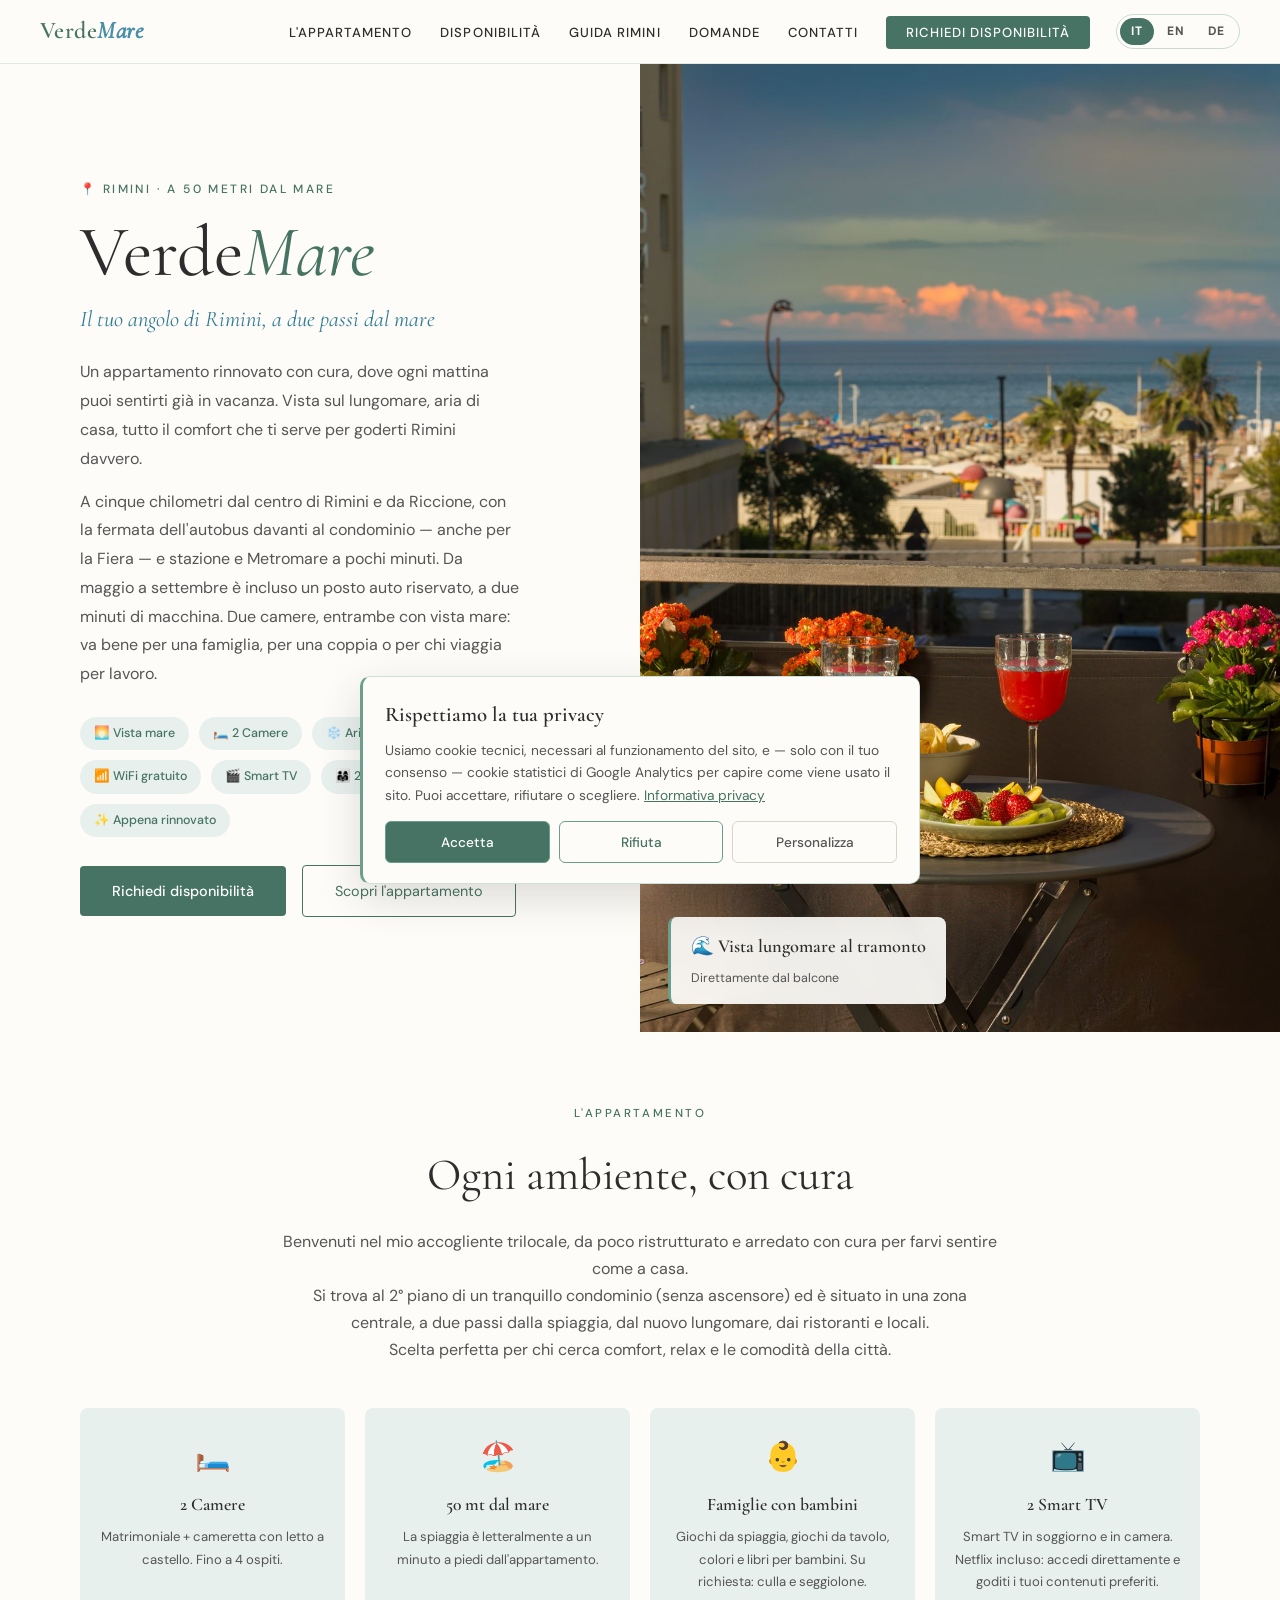
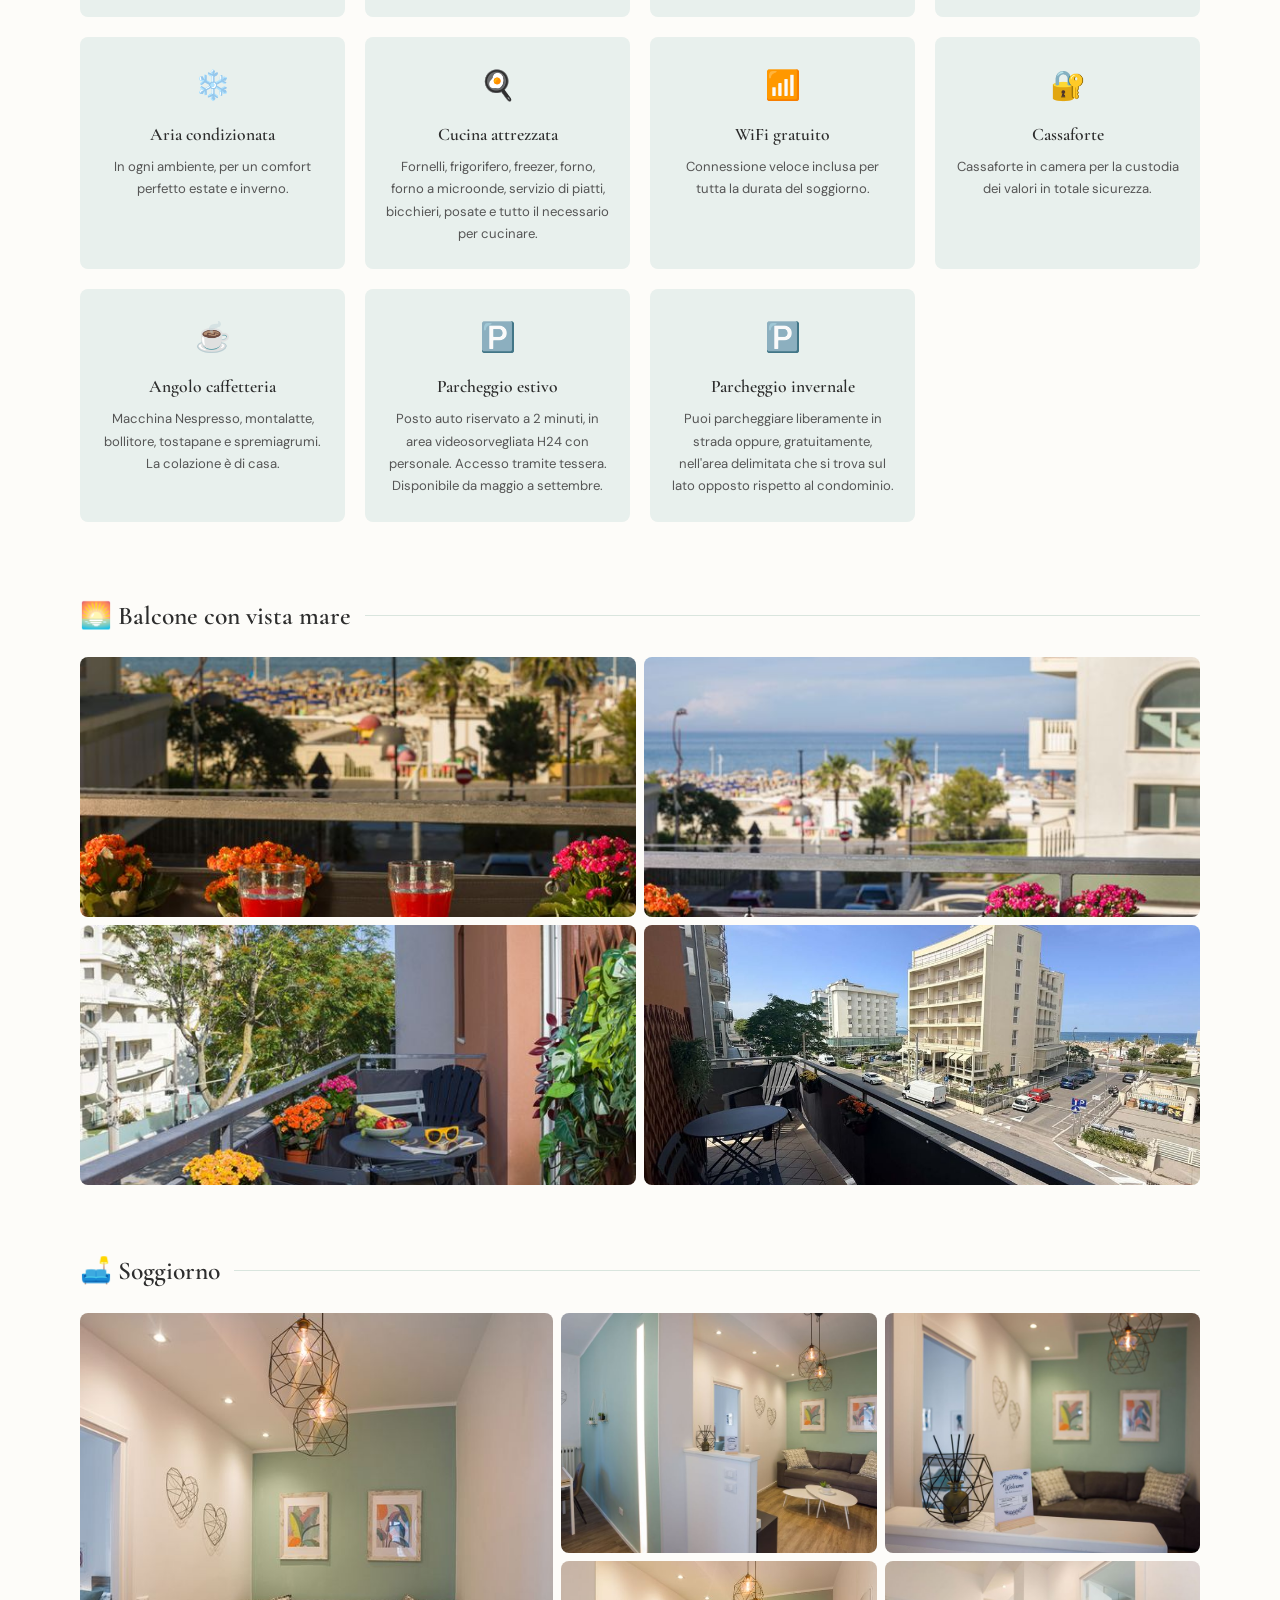
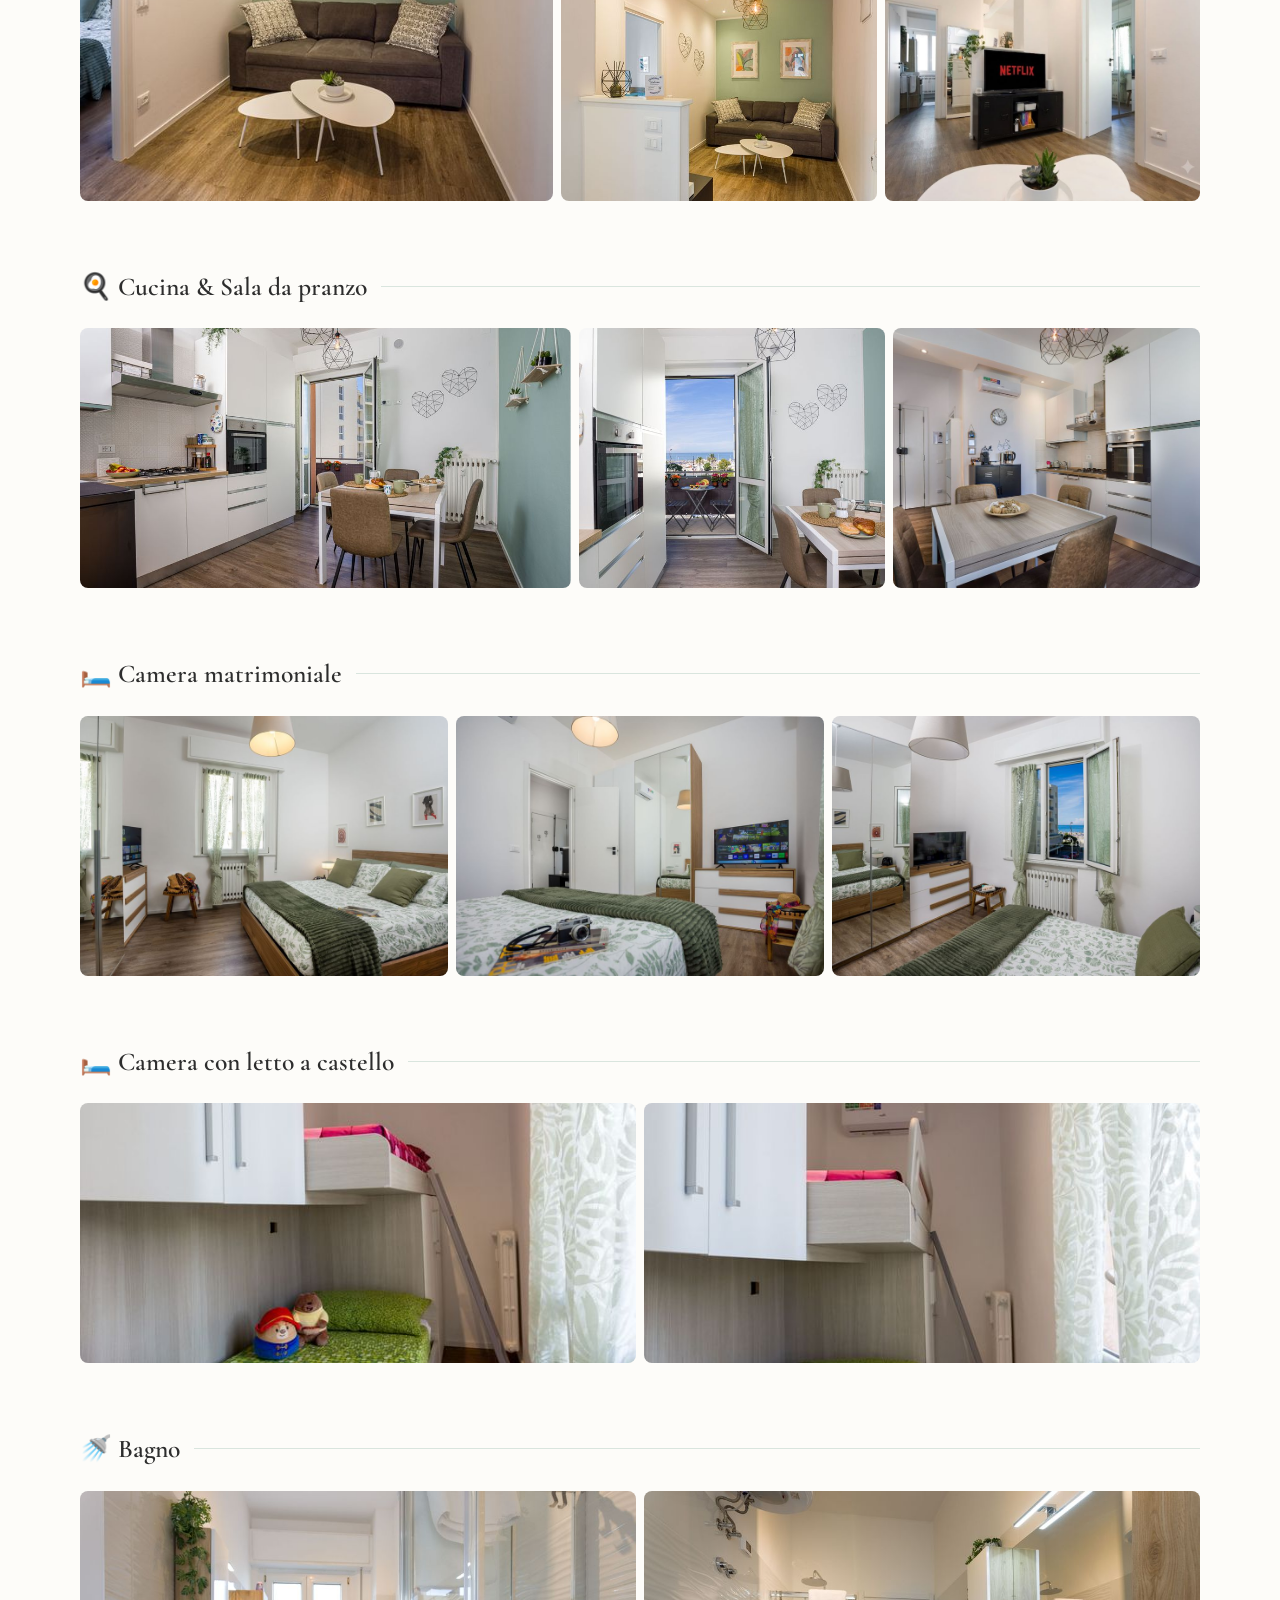
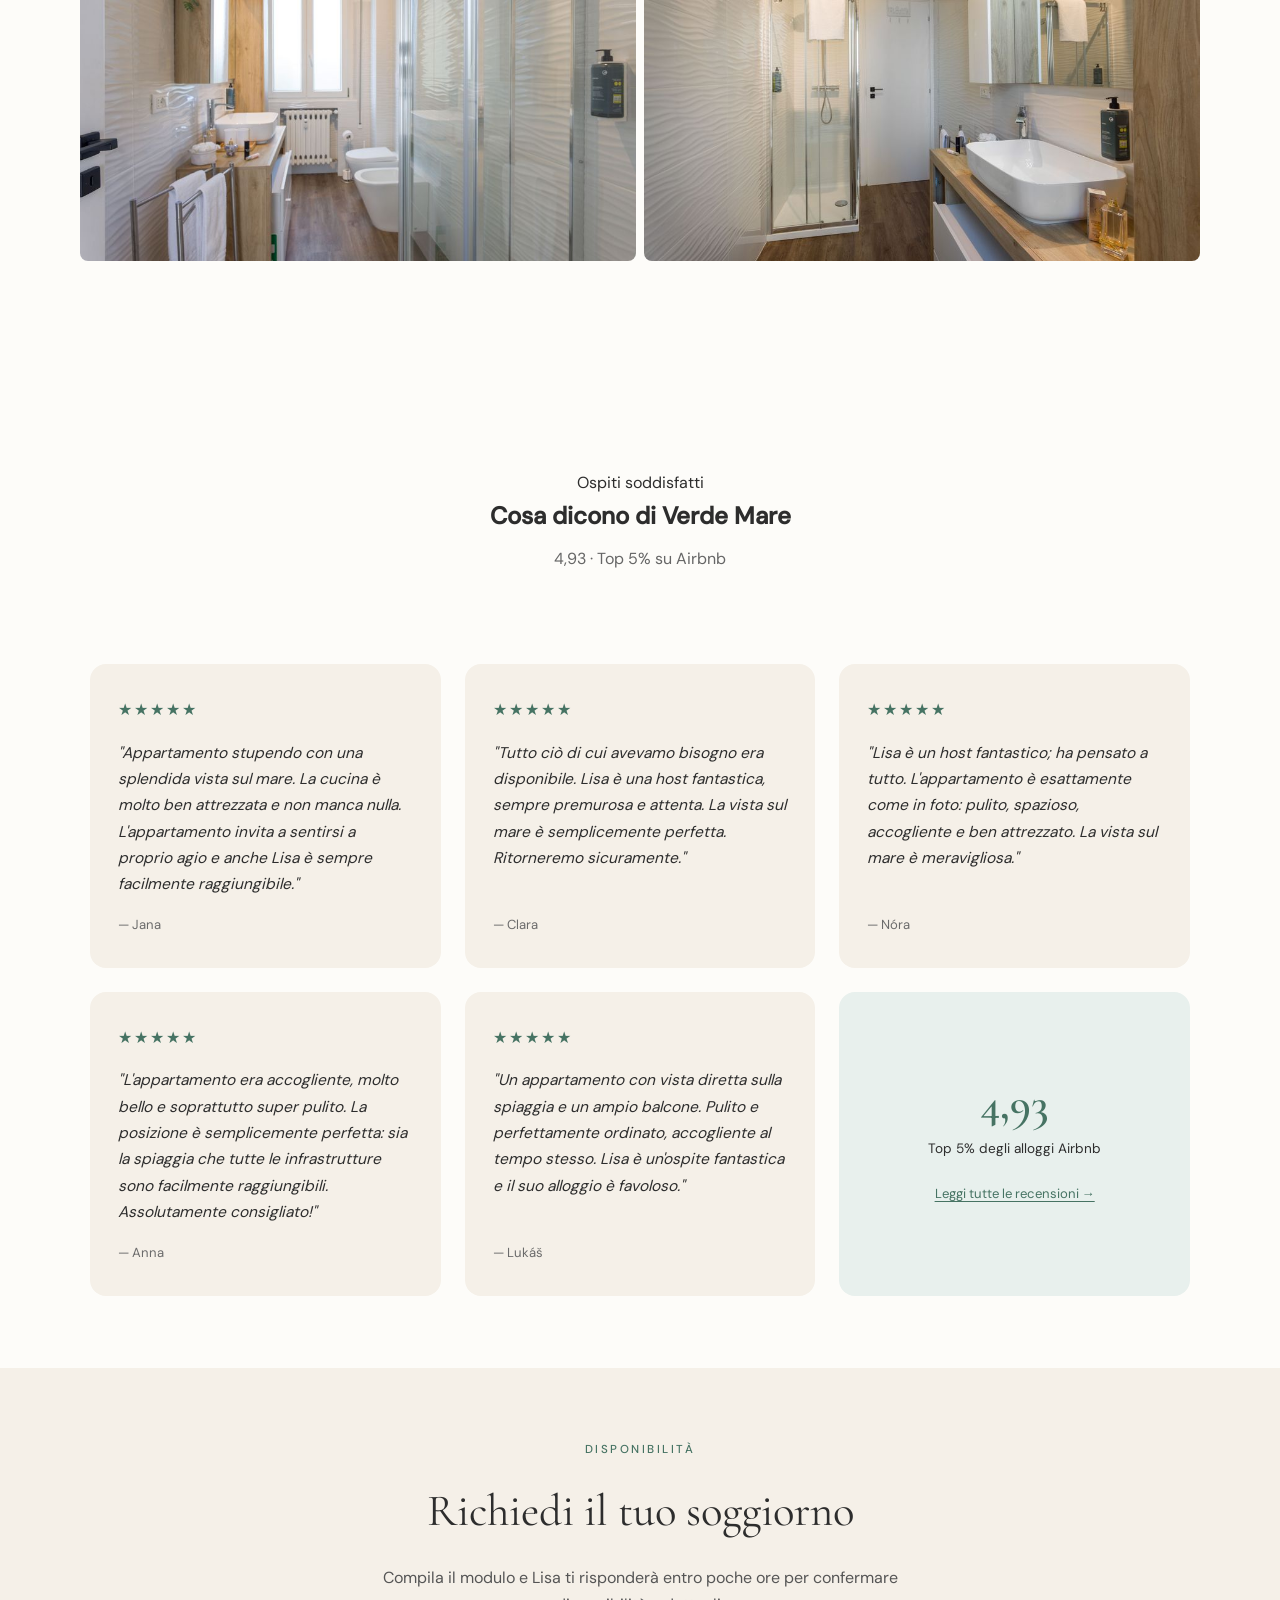
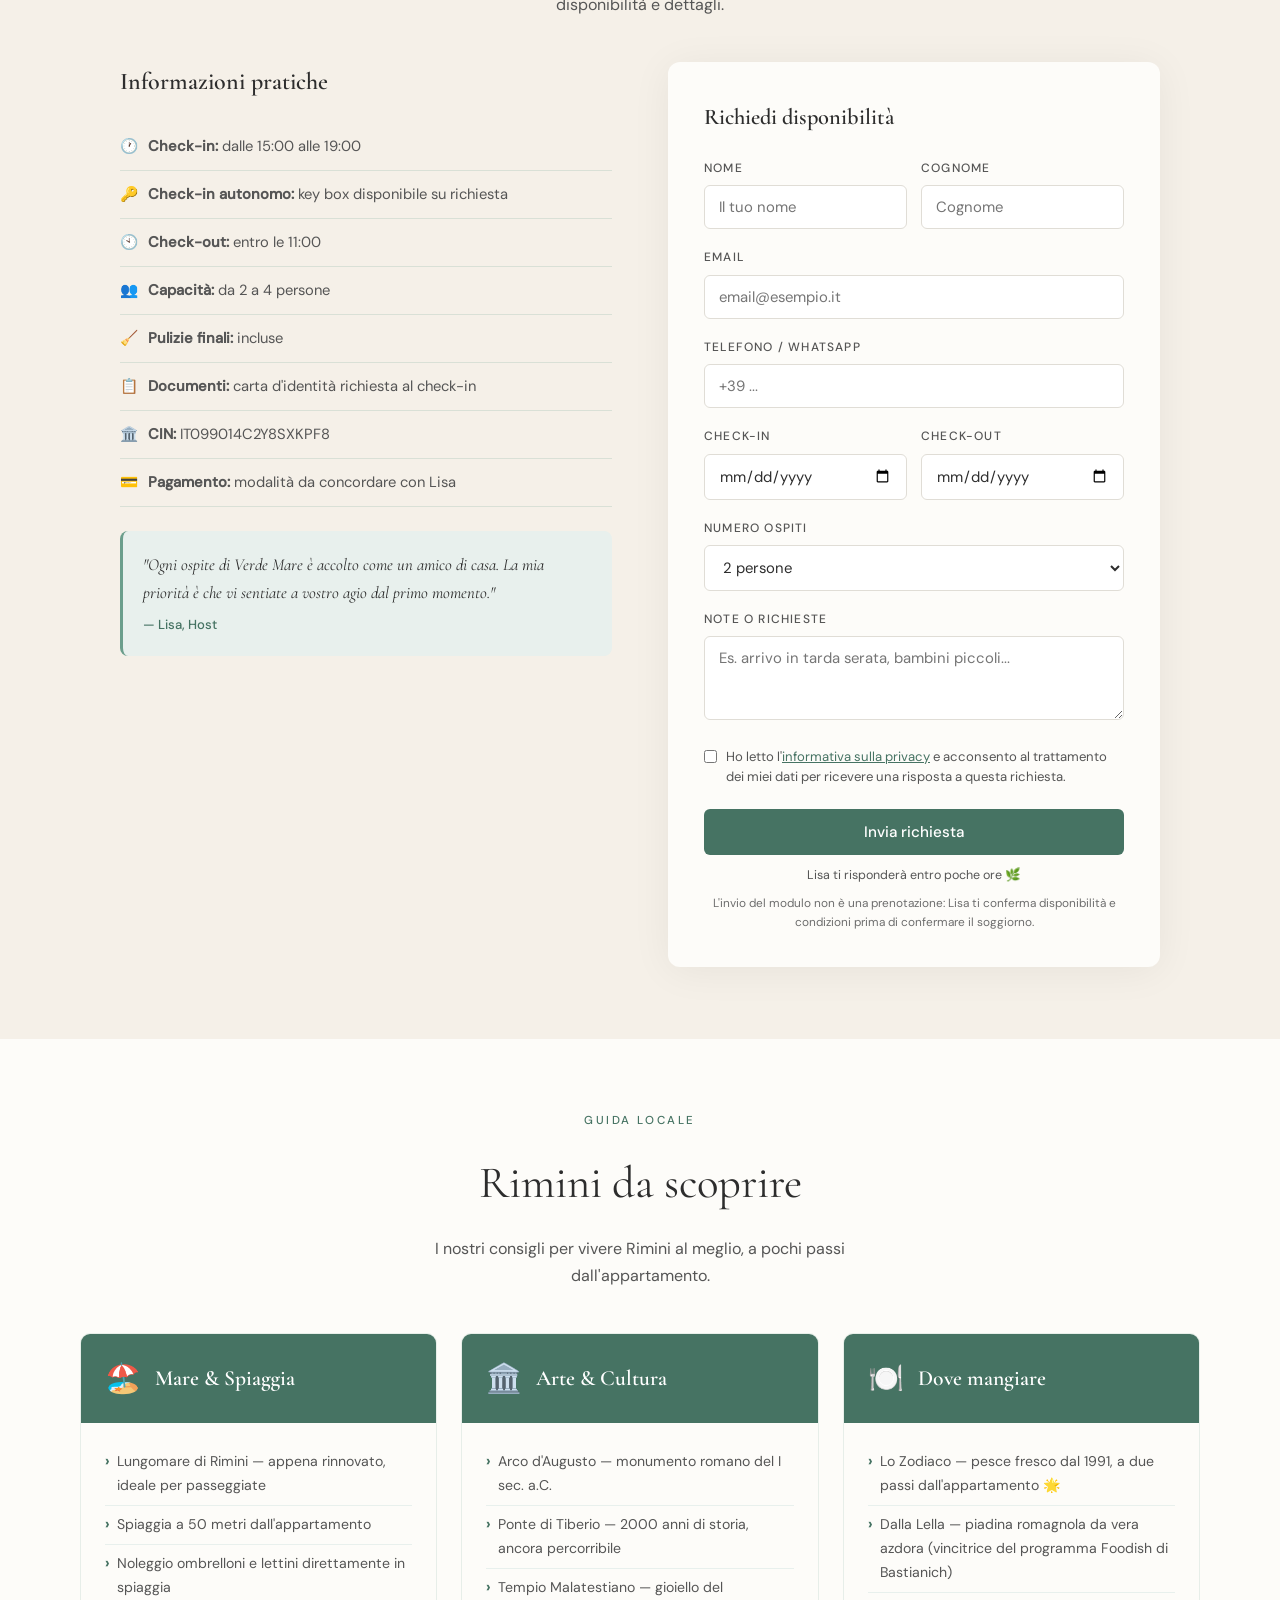
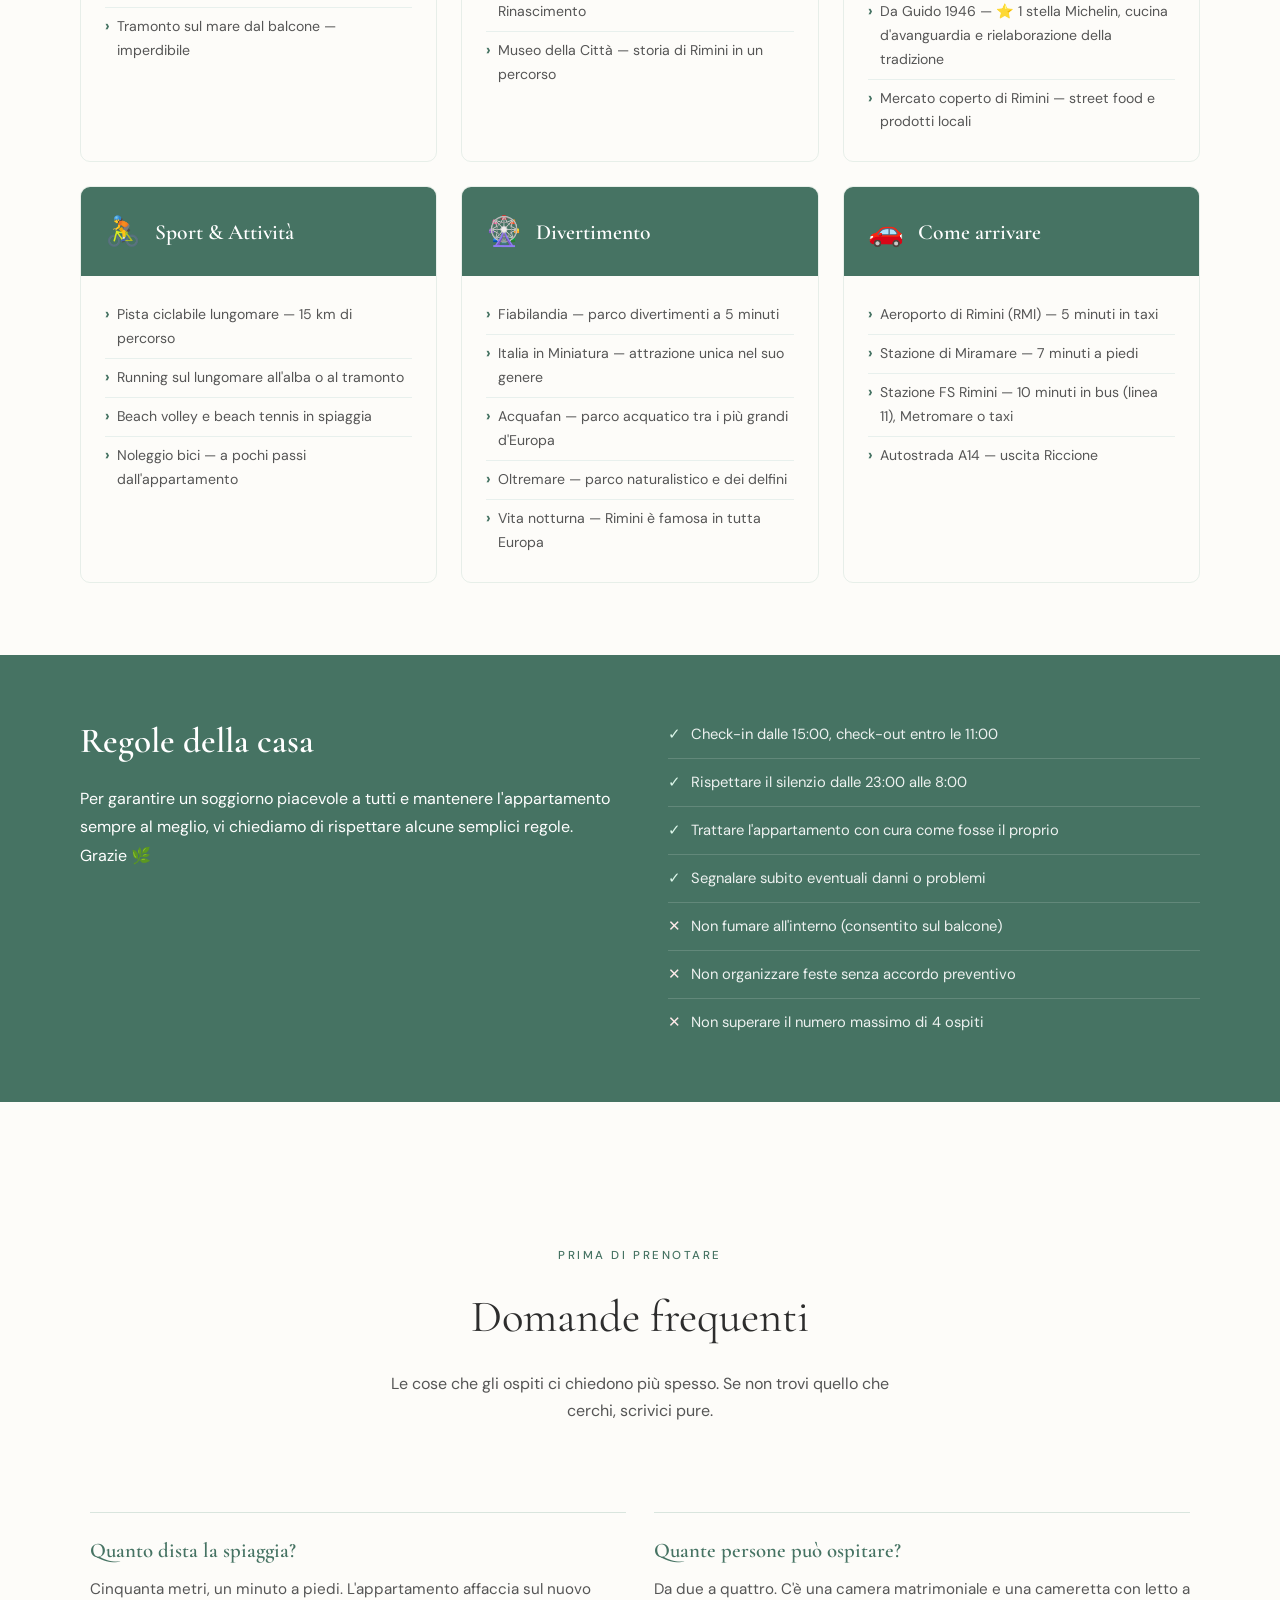
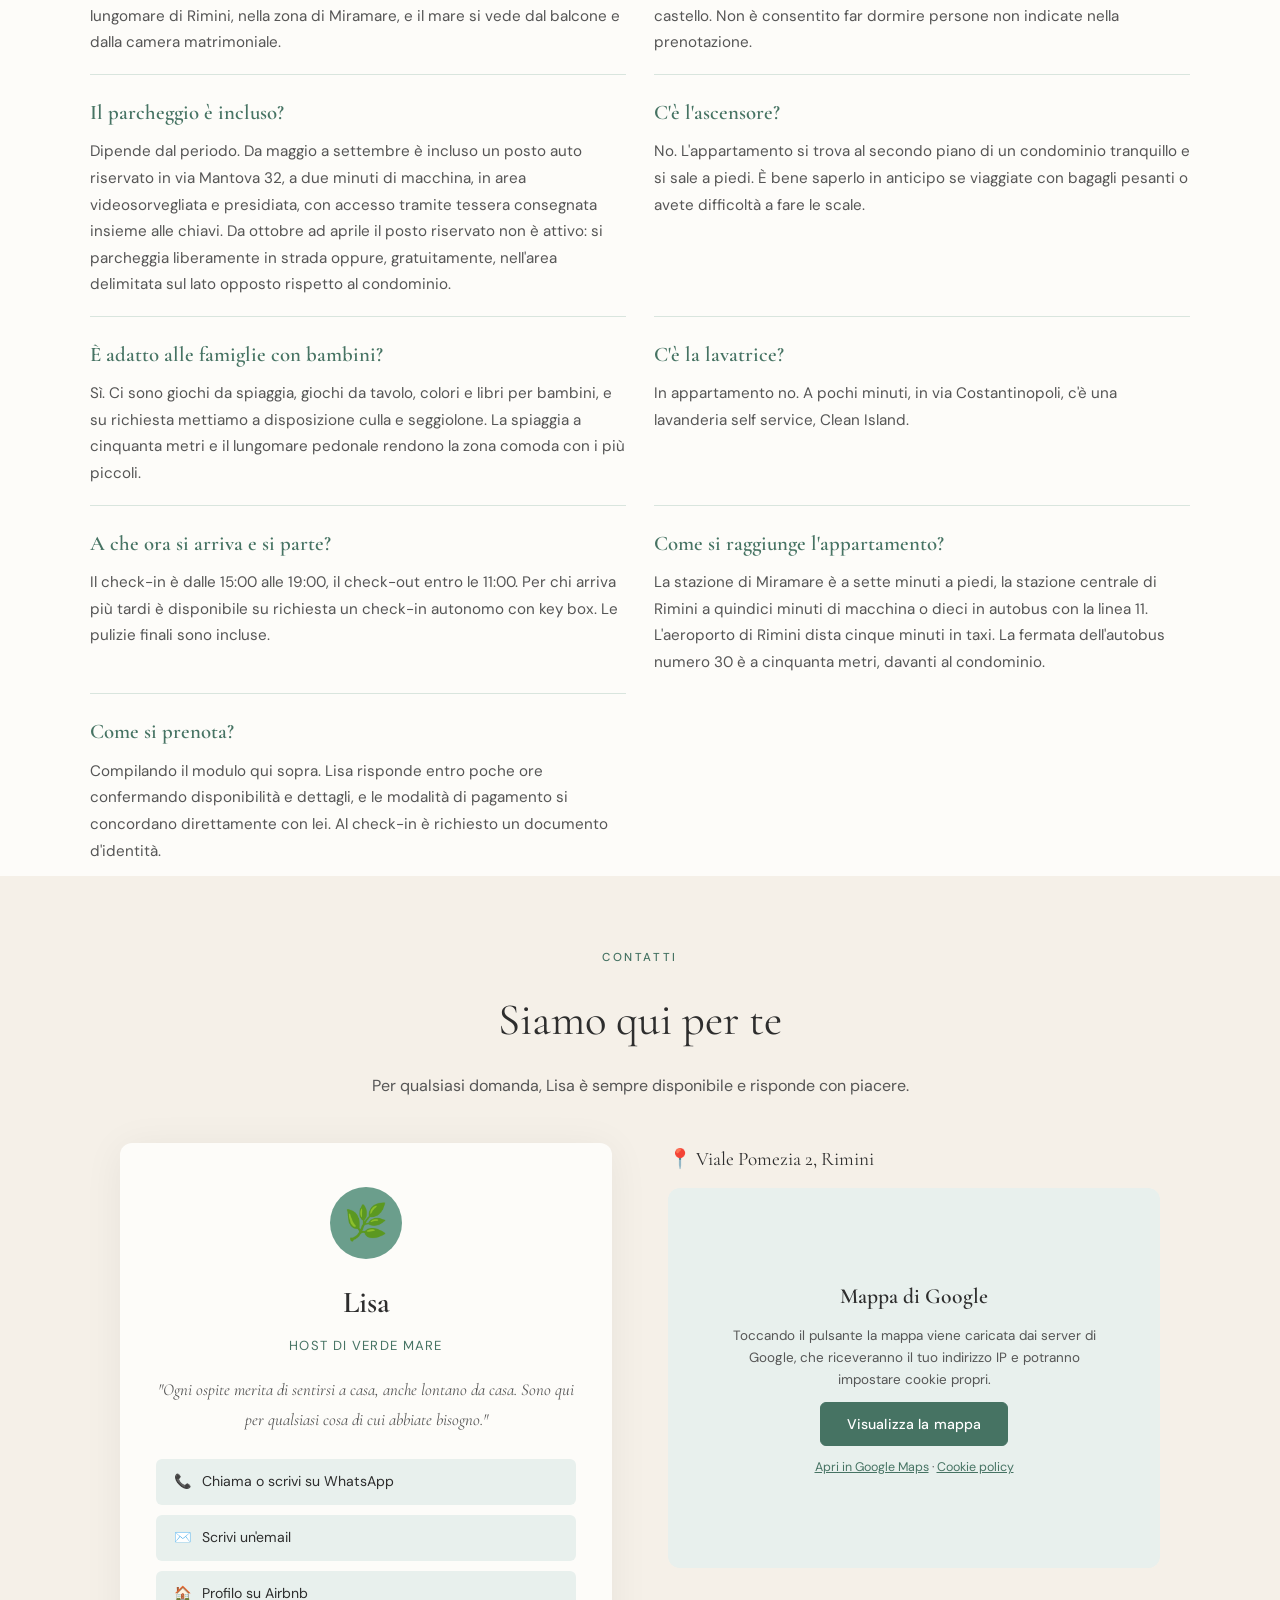
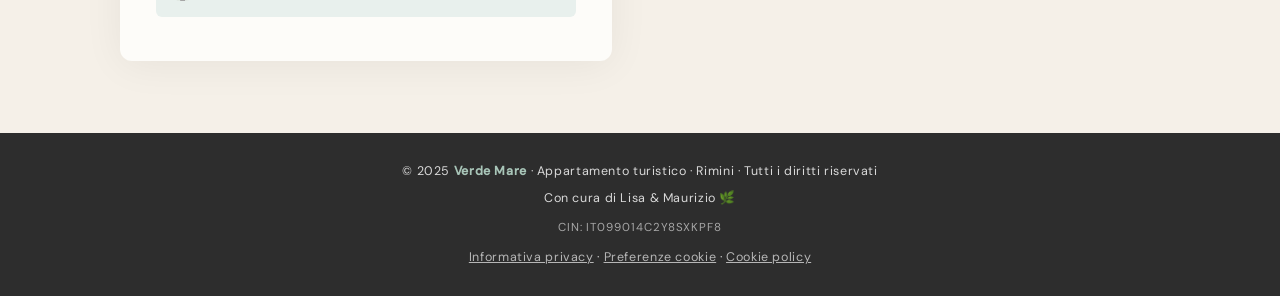
==== commit 48d05363: "Add files via upload" ====
--- a/index.html
+++ b/index.html
@@ -331,6 +331,8 @@
 <style>
   :root {
     --verde: #6b9e8c;
+    --verde-dark: #467363;   /* stesso salvia, abbastanza scuro per WCAG AA */
+    --verde-hover: #3a6153;
     --verde-light: #a8c5b8;
     --verde-pale: #e8f0ed;
     --sand: #f5f0e8;
@@ -338,6 +340,7 @@
     --charcoal: #2d2d2d;
     --text-mid: #555;
     --sea: #4a8fa8;
+    --sea-dark: #317b94;   /* stesso azzurro, leggibile sul fondo chiaro */
   }
   * { margin:0; padding:0; box-sizing:border-box; }
   html { scroll-behavior: smooth; }
@@ -351,28 +354,28 @@
     display:flex; align-items:center; justify-content:space-between;
     padding:0 40px; height:64px;
   }
-  .nav-logo { font-family:'Cormorant Garamond',serif; font-size:1.5rem; font-weight:600; color:var(--verde); letter-spacing:.02em; }
+  .nav-logo { font-family:'Cormorant Garamond',serif; font-size:1.5rem; font-weight:600; color:var(--verde-dark); letter-spacing:.02em; }
   .nav-logo span { color:var(--sea); font-style:italic; }
   nav ul { list-style:none; display:flex; gap:28px; }
   nav ul li a { text-decoration:none; color:var(--charcoal); font-size:.82rem; letter-spacing:.08em; text-transform:uppercase; font-weight:500; transition:color .2s; }
-  nav ul li a:hover { color:var(--verde); }
-  .nav-cta { background:var(--verde) !important; color:white !important; padding:8px 20px; border-radius:4px; }
-  .nav-cta:hover { background:#5a8a79 !important; }
+  nav ul li a:hover { color:var(--verde-dark); }
+  .nav-cta { background:var(--verde-dark) !important; color:white !important; padding:8px 20px; border-radius:4px; }
+  .nav-cta:hover { background:var(--verde-hover) !important; }
 
   /* HERO */
   .hero { min-height:100vh; display:grid; grid-template-columns:1fr 1fr; padding-top:64px; }
   .hero-text { display:flex; flex-direction:column; justify-content:center; padding:56px 60px 56px 80px; }
-  .hero-eyebrow { font-size:.75rem; letter-spacing:.2em; text-transform:uppercase; color:var(--verde); font-weight:500; margin-bottom:14px; }
+  .hero-eyebrow { font-size:.75rem; letter-spacing:.2em; text-transform:uppercase; color:var(--verde-dark); font-weight:500; margin-bottom:14px; }
   .hero-title { font-family:'Cormorant Garamond',serif; font-size:4.5rem; line-height:1.1; font-weight:400; margin-bottom:8px; }
-  .hero-title em { font-style:italic; color:var(--verde); }
-  .hero-subtitle { font-family:'Cormorant Garamond',serif; font-size:1.4rem; color:var(--sea); font-style:italic; margin-bottom:20px; }
+  .hero-title em { font-style:italic; color:var(--verde-dark); }
+  .hero-subtitle { font-family:'Cormorant Garamond',serif; font-size:1.4rem; color:var(--sea-dark); font-style:italic; margin-bottom:20px; }
   .hero-desc { font-size:1rem; color:var(--text-mid); max-width:440px; margin-bottom:14px; line-height:1.8; }
   .hero-desc:last-of-type { margin-bottom:28px; }
   .hero-badges { display:flex; flex-wrap:wrap; gap:10px; margin-bottom:28px; }
-  .badge { background:var(--verde-pale); color:var(--verde); padding:6px 14px; border-radius:20px; font-size:.78rem; font-weight:500; }
-  .btn-primary { display:inline-block; background:var(--verde); color:white; padding:13px 32px; border-radius:4px; text-decoration:none; font-weight:500; font-size:.9rem; transition:all .2s; margin-right:12px; }
-  .btn-primary:hover { background:#5a8a79; transform:translateY(-1px); }
-  .btn-secondary { display:inline-block; border:1.5px solid var(--verde); color:var(--verde); padding:13px 32px; border-radius:4px; text-decoration:none; font-size:.9rem; transition:all .2s; }
+  .badge { background:var(--verde-pale); color:var(--verde-dark); padding:6px 14px; border-radius:20px; font-size:.78rem; font-weight:500; }
+  .btn-primary { display:inline-block; background:var(--verde-dark); color:white; padding:13px 32px; border-radius:4px; text-decoration:none; font-weight:500; font-size:.9rem; transition:all .2s; margin-right:12px; }
+  .btn-primary:hover { background:var(--verde-hover); transform:translateY(-1px); }
+  .btn-secondary { display:inline-block; border:1.5px solid var(--verde-dark); color:var(--verde-dark); padding:13px 32px; border-radius:4px; text-decoration:none; font-size:.9rem; transition:all .2s; }
   .btn-secondary:hover { background:var(--verde-pale); }
   .hero-gallery { position:relative; overflow:hidden; }
   .hero-gallery img { width:100%; height:100%; object-fit:cover; transition:transform 8s ease; }
@@ -388,7 +391,7 @@
   /* SECTION COMMONS */
   section { scroll-margin-top:64px; }
   .section-header { text-align:center; padding:72px 40px 44px; }
-  .section-eyebrow { font-size:.72rem; letter-spacing:.22em; text-transform:uppercase; color:var(--verde); font-weight:500; margin-bottom:14px; }
+  .section-eyebrow { font-size:.72rem; letter-spacing:.22em; text-transform:uppercase; color:var(--verde-dark); font-weight:500; margin-bottom:14px; }
   .section-title { font-family:'Cormorant Garamond',serif; font-size:2.8rem; font-weight:400; margin-bottom:14px; }
   .section-desc { color:var(--text-mid); max-width:540px; margin:0 auto; }
 
@@ -429,7 +432,7 @@
   .dotazioni { display:grid; grid-template-columns:repeat(4,1fr); gap:20px; padding:0 40px 72px; max-width:1200px; margin:0 auto; }
   .dot-card { background:var(--verde-pale); border-radius:8px; padding:24px 20px; text-align:center; }
   .dot-icon { font-size:1.8rem; margin-bottom:10px; }
-  .dot-card h4 { font-family:'Cormorant Garamond',serif; font-size:1.1rem; margin-bottom:6px; }
+  .dot-card h3 { font-family:'Cormorant Garamond',serif; font-size:1.1rem; font-weight:600; margin-bottom:6px; }
   .dot-card p { font-size:.82rem; color:var(--text-mid); }
 
   /* PRENOTAZIONE */
@@ -440,7 +443,7 @@
   .pren-info ul li { padding:11px 0; border-bottom:1px solid rgba(107,158,140,0.2); display:flex; gap:10px; font-size:.92rem; color:var(--text-mid); }
   .pren-quote { background:var(--verde-pale); border-radius:8px; padding:20px; border-left:3px solid var(--verde); margin-top:24px; }
   .pren-quote p { font-family:'Cormorant Garamond',serif; font-size:1.05rem; font-style:italic; }
-  .pren-quote span { font-size:.82rem; color:var(--verde); font-weight:500; margin-top:6px; display:block; }
+  .pren-quote span { font-size:.82rem; color:var(--verde-dark); font-weight:500; margin-top:6px; display:block; }
   .pren-form { background:var(--warm-white); border-radius:12px; padding:36px; box-shadow:0 4px 40px rgba(0,0,0,0.06); }
   .pren-form h3 { font-family:'Cormorant Garamond',serif; font-size:1.4rem; margin-bottom:22px; }
   .fg { margin-bottom:18px; }
@@ -451,10 +454,10 @@
   .fg-consent { margin:4px 0 16px; }
   .fg-consent label { display:flex; align-items:flex-start; gap:9px; text-transform:none; letter-spacing:0; font-size:.82rem; line-height:1.55; color:var(--text-mid); margin:0; font-weight:400; }
   .fg-consent input { width:auto; flex-shrink:0; margin-top:3px; accent-color:var(--verde); }
-  .fg-consent a { color:var(--verde); }
-  .btn-submit { width:100%; padding:13px; background:var(--verde); color:white; border:none; border-radius:6px; font-family:'DM Sans',sans-serif; font-size:.95rem; font-weight:500; cursor:pointer; transition:background .2s; margin-top:6px; }
-  .btn-submit:hover { background:#5a8a79; }
-  .form-disclaimer { font-family:'DM Sans',sans-serif; font-size:.74rem; line-height:1.55; color:#8a8a8a; text-align:center; margin-top:8px; }
+  .fg-consent a { color:var(--verde-dark); }
+  .btn-submit { width:100%; padding:13px; background:var(--verde-dark); color:white; border:none; border-radius:6px; font-family:'DM Sans',sans-serif; font-size:.95rem; font-weight:500; cursor:pointer; transition:background .2s; margin-top:6px; }
+  .btn-submit:hover { background:var(--verde-hover); }
+  .form-disclaimer { font-family:'DM Sans',sans-serif; font-size:.74rem; line-height:1.55; color:#6e6e6e; text-align:center; margin-top:8px; }
   .form-note { font-size:.78rem; color:var(--text-mid); text-align:center; margin-top:10px; }
   .form-success { display:none; text-align:center; padding:40px 20px; }
   .form-success .check { font-size:2.8rem; margin-bottom:14px; }
@@ -466,25 +469,25 @@
   .guida-grid { display:grid; grid-template-columns:repeat(3,1fr); gap:24px; padding:0 40px 72px; max-width:1200px; margin:0 auto; }
   .guida-card { border-radius:10px; overflow:hidden; border:1px solid rgba(107,158,140,0.15); transition:box-shadow .3s,transform .3s; }
   .guida-card:hover { box-shadow:0 10px 36px rgba(107,158,140,0.18); transform:translateY(-3px); }
-  .gc-head { background:var(--verde); padding:20px 24px; display:flex; align-items:center; gap:14px; }
-  .gc-head .icon { font-size:1.8rem; }
+  .gc-head { background:var(--verde-dark); padding:20px 24px; display:flex; align-items:center; gap:14px; }
+  .gc-head .icon { font-size:1.8rem; color:#fff; }
   .gc-head h3 { font-family:'Cormorant Garamond',serif; color:white; font-size:1.35rem; }
   .gc-body { padding:20px 24px; }
   .gc-body ul { list-style:none; }
   .gc-body ul li { padding:7px 0; border-bottom:1px solid var(--verde-pale); font-size:.88rem; color:var(--text-mid); display:flex; gap:8px; }
   .gc-body ul li:last-child { border-bottom:none; }
-  .gc-body ul li::before { content:"›"; color:var(--verde); font-weight:bold; }
+  .gc-body ul li::before { content:"›"; color:var(--verde-dark); font-weight:bold; }
 
   /* REGOLE */
-  .regole { background:var(--verde); padding:56px 80px; }
+  .regole { background:var(--verde-dark); padding:56px 80px; }
   .regole-inner { max-width:1120px; margin:0 auto; display:grid; grid-template-columns:1fr 1fr; gap:56px; align-items:start; }
   .regole h2 { font-family:'Cormorant Garamond',serif; font-size:2.2rem; color:white; margin-bottom:14px; }
-  .regole p { color:rgba(255,255,255,.8); line-height:1.8; }
+  .regole p { color:#fff; line-height:1.8; }
   .regole-list { list-style:none; }
   .regole-list li { display:flex; gap:10px; padding:11px 0; border-bottom:1px solid rgba(255,255,255,.15); color:rgba(255,255,255,.9); font-size:.92rem; }
   .regole-list li:last-child { border-bottom:none; }
-  .ok { color:#a8e6cf; }
-  .no { color:#ffb3b3; }
+  .ok { color:#dcf7ea; }
+  .no { color:#ffeaea; }
 
   /* CONTATTI */
   #contatti { background:var(--sand); }
@@ -492,7 +495,7 @@
   .host-card { background:var(--warm-white); border-radius:12px; padding:44px 36px; text-align:center; box-shadow:0 4px 40px rgba(0,0,0,0.06); }
   .host-avatar { width:72px; height:72px; border-radius:50%; background:var(--verde); margin:0 auto 18px; display:flex; align-items:center; justify-content:center; font-size:2.2rem; }
   .host-card h3 { font-family:'Cormorant Garamond',serif; font-size:1.9rem; margin-bottom:6px; }
-  .host-role { color:var(--verde); font-size:.82rem; letter-spacing:.1em; text-transform:uppercase; margin-bottom:18px; }
+  .host-role { color:var(--verde-dark); font-size:.82rem; letter-spacing:.1em; text-transform:uppercase; margin-bottom:18px; }
   .host-card blockquote { font-family:'Cormorant Garamond',serif; font-style:italic; font-size:1.05rem; color:var(--text-mid); line-height:1.8; margin-bottom:24px; }
   .contact-links { display:flex; flex-direction:column; gap:10px; }
   .contact-link { display:flex; align-items:center; gap:10px; padding:11px 18px; border-radius:6px; background:var(--verde-pale); text-decoration:none; color:var(--charcoal); font-size:.88rem; transition:background .2s; }
@@ -505,14 +508,14 @@
   .map-ph-t { font-family:'Cormorant Garamond',serif; font-size:1.35rem; font-weight:600; color:var(--charcoal); }
   .map-ph-d { font-size:.84rem; line-height:1.62; color:var(--text-mid); max-width:390px; }
   .map-ph-b { font-family:'DM Sans',sans-serif; font-size:.88rem; font-weight:500; letter-spacing:.01em;
-    padding:12px 26px; border-radius:6px; border:1.5px solid var(--verde); background:var(--verde); color:#fff;
+    padding:12px 26px; border-radius:6px; border:1.5px solid var(--verde-dark); background:var(--verde-dark); color:#fff;
     cursor:pointer; transition:background .2s, border-color .2s; }
-  .map-ph-b:hover, .map-ph-b:active { background:#5a8a79; border-color:#5a8a79; }
+  .map-ph-b:hover, .map-ph-b:active { background:var(--verde-hover); border-color:var(--verde-hover); }
   .map-ph-a { font-size:.78rem; color:var(--text-mid); }
-  .map-ph-a a { color:var(--verde); }
+  .map-ph-a a { color:var(--verde-dark); }
 
   /* FOOTER */
-  footer { background:var(--charcoal); color:rgba(255,255,255,.55); text-align:center; padding:28px; font-size:.78rem; letter-spacing:.05em; }
+  footer { background:var(--charcoal); color:rgba(255,255,255,.82); text-align:center; padding:28px; font-size:.78rem; letter-spacing:.05em; }
   footer strong { color:var(--verde-light); }
 
   /* MODAL */
@@ -545,7 +548,7 @@
   #faq { padding:72px 40px 8px; background:var(--warm-white); }
   .faq-grid { max-width:1100px; margin:44px auto 0; display:grid; grid-template-columns:1fr 1fr; gap:14px 28px; }
   .faq-item { border-top:1px solid rgba(107,158,140,0.25); padding:20px 0 4px; }
-  .faq-item h3 { font-family:'Cormorant Garamond',serif; font-size:1.3rem; color:var(--verde); margin-bottom:8px; font-weight:600; }
+  .faq-item h3 { font-family:'Cormorant Garamond',serif; font-size:1.3rem; color:var(--verde-dark); margin-bottom:8px; font-weight:600; }
   .faq-item p { font-size:.95rem; line-height:1.75; color:var(--text-mid); }
   .nav-right { display:flex; align-items:center; gap:26px; }
   .lang-switch { display:flex; align-items:center; gap:2px; border:1px solid rgba(107,158,140,.35); border-radius:999px; padding:3px; }
@@ -555,11 +558,11 @@
     padding:4px 11px; border-radius:999px; transition:all .2s;
     text-decoration:none; display:inline-block;
   }
-  .lang-switch a:hover { color:var(--verde); }
-  .lang-switch span.active { background:var(--verde); color:#fff; }
+  .lang-switch a:hover { color:var(--verde-dark); }
+  .lang-switch span.active { background:var(--verde-dark); color:#fff; }
 
   .hero-m { display:none; }
-  .nav-toggle, .nav-toggle-cb { display:none; }
+  .nav-toggle { display:none; }
 
   /* --- consenso cookie --- */
   #ck-banner, #ck-prefs { display:none; font-family:'DM Sans',sans-serif; }
@@ -574,13 +577,13 @@
   }
   #ck-banner h2 { font-family:'Cormorant Garamond',serif; font-size:1.3rem; font-weight:600; color:var(--charcoal); margin-bottom:7px; }
   #ck-banner p { font-size:.86rem; line-height:1.62; color:var(--text-mid); margin-bottom:15px; }
-  #ck-banner p a, #ck-prefs p a { color:var(--verde); }
+  #ck-banner p a, #ck-prefs p a { color:var(--verde-dark); }
   .ck-actions { display:flex; flex-wrap:wrap; gap:9px; }
   .ck-btn { flex:1 1 150px; min-height:42px; padding:11px 16px; border-radius:6px; font-family:'DM Sans',sans-serif;
     font-size:.85rem; font-weight:500; cursor:pointer; text-align:center; border:1.5px solid var(--verde); transition:all .2s; }
-  .ck-accept { background:var(--verde); color:#fff; }
-  .ck-accept:hover { background:#5a8a79; border-color:#5a8a79; }
-  .ck-reject { background:var(--warm-white); color:var(--verde); }
+  .ck-accept { background:var(--verde-dark); color:#fff; }
+  .ck-accept:hover { background:var(--verde-hover); border-color:var(--verde-hover); }
+  .ck-reject { background:var(--warm-white); color:var(--verde-dark); }
   .ck-reject:hover { background:var(--verde-pale); }
   .ck-custom { background:var(--warm-white); color:var(--text-mid); border-color:#d9d5cc; }
   .ck-custom:hover { border-color:var(--text-mid); }
@@ -591,7 +594,7 @@
   .ck-opt-head { display:flex; align-items:center; justify-content:space-between; gap:12px; }
   .ck-opt-head strong { font-size:.92rem; font-weight:600; color:var(--charcoal); }
   .ck-opt p { font-size:.82rem; line-height:1.6; color:var(--text-mid); margin-top:6px; }
-  .ck-fixed { font-size:.76rem; letter-spacing:.06em; text-transform:uppercase; color:var(--verde); white-space:nowrap; }
+  .ck-fixed { font-size:.76rem; letter-spacing:.06em; text-transform:uppercase; color:var(--verde-dark); white-space:nowrap; }
   .ck-switch input { width:18px; height:18px; accent-color:var(--verde); cursor:pointer; }
   .ck-panel .ck-actions { margin-top:20px; }
   @media(max-width:600px){
@@ -635,21 +638,21 @@
     .hero-m-feat div { display:flex; flex-direction:column; align-items:center; gap:7px; text-align:center; font-size:.755rem; line-height:1.3; color:var(--text-mid); }
     .hero-m-feat svg { width:21px; height:21px; stroke:var(--verde); fill:none; stroke-width:1.35; stroke-linecap:round; stroke-linejoin:round; color:var(--verde); }
     .hero-m .btn-secondary { display:block; width:100%; text-align:center;
-      background:#6b9e8c; border:1.5px solid #6b9e8c; color:#fff;
+      background:var(--verde-dark); border:1.5px solid var(--verde-dark); color:#fff;
       padding:15px 22px; border-radius:6px; font-size:.95rem; font-weight:500; letter-spacing:.01em; }
-    .hero-m .btn-secondary:hover, .hero-m .btn-secondary:active { background:#5a8a79; border-color:#5a8a79; color:#fff; }
+    .hero-m .btn-secondary:hover, .hero-m .btn-secondary:active { background:var(--verde-hover); border-color:var(--verde-hover); color:#fff; }
     /* --- menu mobile --- */
-    .nav-toggle { display:flex; align-items:center; justify-content:center; width:34px; height:34px; border:1px solid rgba(107,158,140,.35); border-radius:8px; cursor:pointer; flex-shrink:0; }
+    .nav-toggle { display:flex; align-items:center; justify-content:center; width:34px; height:34px; border:1px solid rgba(70,115,99,.45); border-radius:8px; cursor:pointer; flex-shrink:0; background:none; padding:0; margin:0; font:inherit; color:inherit; -webkit-appearance:none; appearance:none; }
     .nav-toggle i { display:block; width:15px; height:1.5px; background:var(--charcoal); position:relative; }
     .nav-toggle i::before, .nav-toggle i::after { content:''; position:absolute; left:0; width:15px; height:1.5px; background:var(--charcoal); }
     .nav-toggle i::before { top:-5px; }
     .nav-toggle i::after { top:5px; }
     .nav-right { gap:13px; }
-    .nav-toggle-cb:checked ~ ul { display:flex; flex-direction:column; position:absolute; top:64px; left:0; right:0; background:#FDFCF9; border-bottom:1px solid rgba(107,158,140,.2); padding:4px 24px 18px; box-shadow:0 12px 26px rgba(0,0,0,.10); z-index:120; }
-    .nav-toggle-cb:checked ~ ul li { border-top:1px solid rgba(107,158,140,.14); }
-    .nav-toggle-cb:checked ~ ul li:first-child { border-top:0; }
-    .nav-toggle-cb:checked ~ ul li a { display:block; padding:13px 0; font-size:.78rem; }
-    .nav-toggle-cb:checked ~ ul li a.nav-cta { display:inline-block; margin-top:12px; padding:10px 22px; }
+    .nav-right.nav-open ul { display:flex; flex-direction:column; position:absolute; top:64px; left:0; right:0; background:#FDFCF9; border-bottom:1px solid rgba(107,158,140,.2); padding:4px 24px 18px; box-shadow:0 12px 26px rgba(0,0,0,.10); z-index:120; }
+    .nav-right.nav-open ul li { border-top:1px solid rgba(107,158,140,.14); }
+    .nav-right.nav-open ul li:first-child { border-top:0; }
+    .nav-right.nav-open ul li a { display:block; padding:13px 0; font-size:.78rem; }
+    .nav-right.nav-open ul li a.nav-cta { display:inline-block; margin-top:12px; padding:10px 22px; }
   }
 
   @media(max-width:400px){
@@ -662,8 +665,7 @@
 <nav>
   <div class="nav-logo">Verde<span>Mare</span></div>
   <div class="nav-right">
-  <input type="checkbox" id="navtoggle" class="nav-toggle-cb">
-  <ul>
+  <ul id="navmenu">
     <li><a href="#appartamento" data-i18n="nav_apt">L'Appartamento</a></li>
     <li><a href="#prenotazione" data-i18n="nav_pren">Disponibilità</a></li>
     <li><a href="#guida" data-i18n="nav_guida">Guida Rimini</a></li>
@@ -672,7 +674,7 @@
     <li><a href="#prenotazione" class="nav-cta" data-i18n="nav_cta">Richiedi disponibilità</a></li>
   </ul>
   <div class="lang-switch" role="group" aria-label="Lingua / Language"><span class="active" aria-current="true">IT</span><a href="/en/" hreflang="en">EN</a><a href="/de/" hreflang="de">DE</a></div>
-  <label for="navtoggle" class="nav-toggle" aria-label="Menu"><i></i></label>
+  <button type="button" id="navtoggle" class="nav-toggle" aria-label="Menu" aria-expanded="false" aria-controls="navmenu"><i></i></button>
   </div>
 </nav>
 
@@ -728,17 +730,17 @@
 
   <!-- DOTAZIONI -->
   <div class="dotazioni">
-    <div class="dot-card"><div class="dot-icon">🛏️</div><h4 data-i18n="d1_t">2 Camere</h4><p data-i18n="d1_p">Matrimoniale + cameretta con letto a castello. Fino a 4 ospiti.</p></div>
-    <div class="dot-card"><div class="dot-icon">🏖️</div><h4 data-i18n="d2_t">50 mt dal mare</h4><p data-i18n="d2_p">La spiaggia è letteralmente a un minuto a piedi dall'appartamento.</p></div>
-    <div class="dot-card"><div class="dot-icon">👶</div><h4 data-i18n="d3_t">Famiglie con bambini</h4><p data-i18n="d3_p">Giochi da spiaggia, giochi da tavolo, colori e libri per bambini. Su richiesta: culla e seggiolone.</p></div>
-    <div class="dot-card"><div class="dot-icon">📺</div><h4 data-i18n="d4_t">2 Smart TV</h4><p data-i18n="d4_p">Smart TV in soggiorno e in camera. Netflix incluso: accedi direttamente e goditi i tuoi contenuti preferiti.</p></div>
-    <div class="dot-card"><div class="dot-icon">❄️</div><h4 data-i18n="d5_t">Aria condizionata</h4><p data-i18n="d5_p">In ogni ambiente, per un comfort perfetto estate e inverno.</p></div>
-    <div class="dot-card"><div class="dot-icon">🍳</div><h4 data-i18n="d6_t">Cucina attrezzata</h4><p data-i18n="d6_p">Fornelli, frigorifero, freezer, forno, forno a microonde, servizio di piatti, bicchieri, posate e tutto il necessario per cucinare.</p></div>
-    <div class="dot-card"><div class="dot-icon">📶</div><h4 data-i18n="d7_t">WiFi gratuito</h4><p data-i18n="d7_p">Connessione veloce inclusa per tutta la durata del soggiorno.</p></div>
-    <div class="dot-card"><div class="dot-icon">🔐</div><h4 data-i18n="d8_t">Cassaforte</h4><p data-i18n="d8_p">Cassaforte in camera per la custodia dei valori in totale sicurezza.</p></div>
-    <div class="dot-card"><div class="dot-icon">☕</div><h4 data-i18n="d9_t">Angolo caffetteria</h4><p data-i18n="d9_p">Macchina Nespresso, montalatte, bollitore, tostapane e spremiagrumi. La colazione è di casa.</p></div>
-    <div class="dot-card"><div class="dot-icon">🅿️</div><h4 data-i18n="d10_t">Parcheggio estivo</h4><p data-i18n="d10_p">Posto auto riservato a 2 minuti, in area videosorvegliata H24 con personale. Accesso tramite tessera. Disponibile da maggio a settembre.</p></div>
-    <div class="dot-card"><div class="dot-icon">🅿️</div><h4 data-i18n="d11_t">Parcheggio invernale</h4><p data-i18n="d11_p">Puoi parcheggiare liberamente in strada oppure, gratuitamente, nell'area delimitata che si trova sul lato opposto rispetto al condominio.</p></div>
+    <div class="dot-card"><div class="dot-icon">🛏️</div><h3 data-i18n="d1_t">2 Camere</h3><p data-i18n="d1_p">Matrimoniale + cameretta con letto a castello. Fino a 4 ospiti.</p></div>
+    <div class="dot-card"><div class="dot-icon">🏖️</div><h3 data-i18n="d2_t">50 mt dal mare</h3><p data-i18n="d2_p">La spiaggia è letteralmente a un minuto a piedi dall'appartamento.</p></div>
+    <div class="dot-card"><div class="dot-icon">👶</div><h3 data-i18n="d3_t">Famiglie con bambini</h3><p data-i18n="d3_p">Giochi da spiaggia, giochi da tavolo, colori e libri per bambini. Su richiesta: culla e seggiolone.</p></div>
+    <div class="dot-card"><div class="dot-icon">📺</div><h3 data-i18n="d4_t">2 Smart TV</h3><p data-i18n="d4_p">Smart TV in soggiorno e in camera. Netflix incluso: accedi direttamente e goditi i tuoi contenuti preferiti.</p></div>
+    <div class="dot-card"><div class="dot-icon">❄️</div><h3 data-i18n="d5_t">Aria condizionata</h3><p data-i18n="d5_p">In ogni ambiente, per un comfort perfetto estate e inverno.</p></div>
+    <div class="dot-card"><div class="dot-icon">🍳</div><h3 data-i18n="d6_t">Cucina attrezzata</h3><p data-i18n="d6_p">Fornelli, frigorifero, freezer, forno, forno a microonde, servizio di piatti, bicchieri, posate e tutto il necessario per cucinare.</p></div>
+    <div class="dot-card"><div class="dot-icon">📶</div><h3 data-i18n="d7_t">WiFi gratuito</h3><p data-i18n="d7_p">Connessione veloce inclusa per tutta la durata del soggiorno.</p></div>
+    <div class="dot-card"><div class="dot-icon">🔐</div><h3 data-i18n="d8_t">Cassaforte</h3><p data-i18n="d8_p">Cassaforte in camera per la custodia dei valori in totale sicurezza.</p></div>
+    <div class="dot-card"><div class="dot-icon">☕</div><h3 data-i18n="d9_t">Angolo caffetteria</h3><p data-i18n="d9_p">Macchina Nespresso, montalatte, bollitore, tostapane e spremiagrumi. La colazione è di casa.</p></div>
+    <div class="dot-card"><div class="dot-icon">🅿️</div><h3 data-i18n="d10_t">Parcheggio estivo</h3><p data-i18n="d10_p">Posto auto riservato a 2 minuti, in area videosorvegliata H24 con personale. Accesso tramite tessera. Disponibile da maggio a settembre.</p></div>
+    <div class="dot-card"><div class="dot-icon">🅿️</div><h3 data-i18n="d11_t">Parcheggio invernale</h3><p data-i18n="d11_p">Puoi parcheggiare liberamente in strada oppure, gratuitamente, nell'area delimitata che si trova sul lato opposto rispetto al condominio.</p></div>
   </div>
 
   <!-- BALCONE -->
@@ -871,39 +873,39 @@
   <div style="display:grid; grid-template-columns:repeat(3,1fr); gap:24px; max-width:1100px; margin:48px auto 0; ">
 
     <div style="background:var(--sand); border-radius:16px; padding:32px 28px; display:flex; flex-direction:column; gap:16px;">
-      <div style="color:var(--verde); font-size:1rem; letter-spacing:2px;">★★★★★</div>
+      <div style="color:var(--verde-dark); font-size:1rem; letter-spacing:2px;">★★★★★</div>
       <p style="font-size:.97rem; line-height:1.7; color:var(--charcoal); font-style:italic;" data-i18n="rec1">"Appartamento stupendo con una splendida vista sul mare. La cucina è molto ben attrezzata e non manca nulla. L'appartamento invita a sentirsi a proprio agio e anche Lisa è sempre facilmente raggiungibile."</p>
-      <p style="font-size:.82rem; color:#888; margin-top:auto;">— Jana</p>
+      <p style="font-size:.82rem; color:#6b6b6b; margin-top:auto;">— Jana</p>
     </div>
 
     <div style="background:var(--sand); border-radius:16px; padding:32px 28px; display:flex; flex-direction:column; gap:16px;">
-      <div style="color:var(--verde); font-size:1rem; letter-spacing:2px;">★★★★★</div>
+      <div style="color:var(--verde-dark); font-size:1rem; letter-spacing:2px;">★★★★★</div>
       <p style="font-size:.97rem; line-height:1.7; color:var(--charcoal); font-style:italic;" data-i18n="rec2">"Tutto ciò di cui avevamo bisogno era disponibile. Lisa è una host fantastica, sempre premurosa e attenta. La vista sul mare è semplicemente perfetta. Ritorneremo sicuramente."</p>
-      <p style="font-size:.82rem; color:#888; margin-top:auto;">— Clara</p>
+      <p style="font-size:.82rem; color:#6b6b6b; margin-top:auto;">— Clara</p>
     </div>
 
     <div style="background:var(--sand); border-radius:16px; padding:32px 28px; display:flex; flex-direction:column; gap:16px;">
-      <div style="color:var(--verde); font-size:1rem; letter-spacing:2px;">★★★★★</div>
+      <div style="color:var(--verde-dark); font-size:1rem; letter-spacing:2px;">★★★★★</div>
       <p style="font-size:.97rem; line-height:1.7; color:var(--charcoal); font-style:italic;" data-i18n="rec3">"Lisa è un host fantastico; ha pensato a tutto. L'appartamento è esattamente come in foto: pulito, spazioso, accogliente e ben attrezzato. La vista sul mare è meravigliosa."</p>
-      <p style="font-size:.82rem; color:#888; margin-top:auto;">— Nóra</p>
+      <p style="font-size:.82rem; color:#6b6b6b; margin-top:auto;">— Nóra</p>
     </div>
 
     <div style="background:var(--sand); border-radius:16px; padding:32px 28px; display:flex; flex-direction:column; gap:16px;">
-      <div style="color:var(--verde); font-size:1rem; letter-spacing:2px;">★★★★★</div>
+      <div style="color:var(--verde-dark); font-size:1rem; letter-spacing:2px;">★★★★★</div>
       <p style="font-size:.97rem; line-height:1.7; color:var(--charcoal); font-style:italic;" data-i18n="rec4">"L'appartamento era accogliente, molto bello e soprattutto super pulito. La posizione è semplicemente perfetta: sia la spiaggia che tutte le infrastrutture sono facilmente raggiungibili. Assolutamente consigliato!"</p>
-      <p style="font-size:.82rem; color:#888; margin-top:auto;">— Anna</p>
+      <p style="font-size:.82rem; color:#6b6b6b; margin-top:auto;">— Anna</p>
     </div>
 
     <div style="background:var(--sand); border-radius:16px; padding:32px 28px; display:flex; flex-direction:column; gap:16px;">
-      <div style="color:var(--verde); font-size:1rem; letter-spacing:2px;">★★★★★</div>
+      <div style="color:var(--verde-dark); font-size:1rem; letter-spacing:2px;">★★★★★</div>
       <p style="font-size:.97rem; line-height:1.7; color:var(--charcoal); font-style:italic;" data-i18n="rec5">"Un appartamento con vista diretta sulla spiaggia e un ampio balcone. Pulito e perfettamente ordinato, accogliente al tempo stesso. Lisa è un'ospite fantastica e il suo alloggio è favoloso."</p>
-      <p style="font-size:.82rem; color:#888; margin-top:auto;">— Lukáš</p>
+      <p style="font-size:.82rem; color:#6b6b6b; margin-top:auto;">— Lukáš</p>
     </div>
 
     <div style="background:var(--verde-pale); border-radius:16px; padding:32px 28px; display:flex; flex-direction:column; align-items:center; justify-content:center; gap:12px; text-align:center;">
-      <div style="font-size:2.8rem; font-weight:700; color:var(--verde); font-family:'Cormorant Garamond',serif; line-height:1;">4,93</div>
+      <div style="font-size:2.8rem; font-weight:700; color:var(--verde-dark); font-family:'Cormorant Garamond',serif; line-height:1;">4,93</div>
       <div style="font-size:.85rem; color:var(--charcoal); line-height:1.5;" data-i18n="rec_top">Top 5% degli alloggi Airbnb</div>
-      <a href="https://www.airbnb.it/users/profile/1596316787840331519" target="_blank" style="margin-top:12px; font-size:.82rem; color:var(--verde); text-decoration:underline; text-underline-offset:3px;" data-i18n="rec_link">Leggi tutte le recensioni →</a>
+      <a href="https://www.airbnb.it/users/profile/1596316787840331519" target="_blank" style="margin-top:12px; font-size:.82rem; color:var(--verde-dark); text-decoration:underline; text-underline-offset:3px;" data-i18n="rec_link">Leggi tutte le recensioni →</a>
     </div>
 
   </div>
@@ -939,19 +941,19 @@
         <div id="form-main">
           <h3 data-i18n="form_t">Richiedi disponibilità</h3>
           <div class="fg-row">
-            <div class="fg"><label data-i18n="f_nome">Nome</label><input type="text" name="nome" placeholder="Il tuo nome" data-i18n-ph="ph_nome" required=""></div>
-            <div class="fg"><label data-i18n="f_cognome">Cognome</label><input type="text" name="cognome" placeholder="Cognome" data-i18n-ph="ph_cognome" required=""></div>
+            <div class="fg"><label for="f-nome" data-i18n="f_nome">Nome</label><input type="text" id="f-nome" name="nome" placeholder="Il tuo nome" data-i18n-ph="ph_nome" required=""></div>
+            <div class="fg"><label for="f-cognome" data-i18n="f_cognome">Cognome</label><input type="text" id="f-cognome" name="cognome" placeholder="Cognome" data-i18n-ph="ph_cognome" required=""></div>
           </div>
-          <div class="fg"><label data-i18n="f_email">Email</label><input type="email" name="email" placeholder="email@esempio.it" data-i18n-ph="ph_email" required=""></div>
-          <div class="fg"><label data-i18n="f_tel">Telefono / WhatsApp</label><input type="tel" name="telefono" placeholder="+39 ..." data-i18n-ph="ph_tel" required=""></div>
+          <div class="fg"><label for="f-email" data-i18n="f_email">Email</label><input type="email" id="f-email" name="email" placeholder="email@esempio.it" data-i18n-ph="ph_email" required=""></div>
+          <div class="fg"><label for="f-telefono" data-i18n="f_tel">Telefono / WhatsApp</label><input type="tel" id="f-telefono" name="telefono" placeholder="+39 ..." data-i18n-ph="ph_tel" required=""></div>
           <div class="fg-row">
-            <div class="fg"><label data-i18n="f_in">Check-in</label><input type="date" name="check_in" required=""></div>
-            <div class="fg"><label data-i18n="f_out">Check-out</label><input type="date" name="check_out" required=""></div>
+            <div class="fg"><label for="f-check-in" data-i18n="f_in">Check-in</label><input type="date" id="f-check-in" name="check_in" required=""></div>
+            <div class="fg"><label for="f-check-out" data-i18n="f_out">Check-out</label><input type="date" id="f-check-out" name="check_out" required=""></div>
           </div>
-          <div class="fg"><label data-i18n="f_ospiti">Numero ospiti</label>
-            <select name="ospiti"><option data-i18n="op2">2 persone</option><option data-i18n="op3">3 persone</option><option data-i18n="op4">4 persone</option></select>
+          <div class="fg"><label for="f-ospiti" data-i18n="f_ospiti">Numero ospiti</label>
+            <select id="f-ospiti" name="ospiti"><option data-i18n="op2">2 persone</option><option data-i18n="op3">3 persone</option><option data-i18n="op4">4 persone</option></select>
           </div>
-          <div class="fg"><label data-i18n="f_note">Note o richieste</label><textarea rows="3" name="note" placeholder="Es. arrivo in tarda serata, bambini piccoli..." data-i18n-ph="ph_note"></textarea></div>
+          <div class="fg"><label for="f-note" data-i18n="f_note">Note o richieste</label><textarea rows="3" id="f-note" name="note" placeholder="Es. arrivo in tarda serata, bambini piccoli..." data-i18n-ph="ph_note"></textarea></div>
           <div class="fg fg-consent"><label><input type="checkbox" name="privacy" value="accettata" required><span>Ho letto l'<a href="/privacy/" target="_blank" rel="noopener">informativa sulla privacy</a> e acconsento al trattamento dei miei dati per ricevere una risposta a questa richiesta.</span></label></div><button type="submit" class="btn-submit" id="submit-btn" data-i18n="f_btn">Invia richiesta</button>
           <p class="form-note" data-i18n="f_note2">Lisa ti risponderà entro poche ore 🌿</p><p class="form-disclaimer">L'invio del modulo non è una prenotazione: Lisa ti conferma disponibilità e condizioni prima di confermare il soggiorno.</p>
         </div>
@@ -1236,7 +1238,7 @@
 const I18N = {"it": {"js_err": "Si è verificato un problema. Riprova oppure contattaci direttamente via WhatsApp.", "js_sending": "Invio in corso...", "f_btn": "Invia richiesta"}};
 const LANG = "it";
 (function(){try{var q=new URLSearchParams(location.search).get("lang");var m={it:"/",en:"/en/",de:"/de/"};if(q&&m[q]&&q!==LANG)location.replace(m[q]);}catch(e){}})();
-(function(){var c=document.getElementById("navtoggle");if(!c)return;document.querySelectorAll("nav ul a").forEach(function(a){a.addEventListener("click",function(){c.checked=false;});});})();
+(function(){var b=document.getElementById("navtoggle"),r=document.querySelector(".nav-right");if(!b||!r)return;function set(o){r.classList.toggle("nav-open",o);b.setAttribute("aria-expanded",o?"true":"false");}b.addEventListener("click",function(){set(!r.classList.contains("nav-open"));});document.querySelectorAll("nav ul a").forEach(function(a){a.addEventListener("click",function(){set(false);});});})();
 </script>
 
 
@@ -1258,8 +1260,8 @@
       <p>Servono al funzionamento del sito e a ricordare questa scelta. Non possono essere disattivati.</p>
     </div>
     <div class="ck-opt">
-      <div class="ck-opt-head"><strong>Cookie statistici</strong>
-        <label class="ck-switch"><input type="checkbox" id="ck-stats"></label>
+      <div class="ck-opt-head"><strong id="ck-stats-lab">Cookie statistici</strong>
+        <label class="ck-switch"><input type="checkbox" id="ck-stats" aria-labelledby="ck-stats-lab"></label>
       </div>
       <p>Google Analytics. Ci dicono quante persone visitano il sito e quali pagine leggono. Sono facoltativi.</p>
     </div>
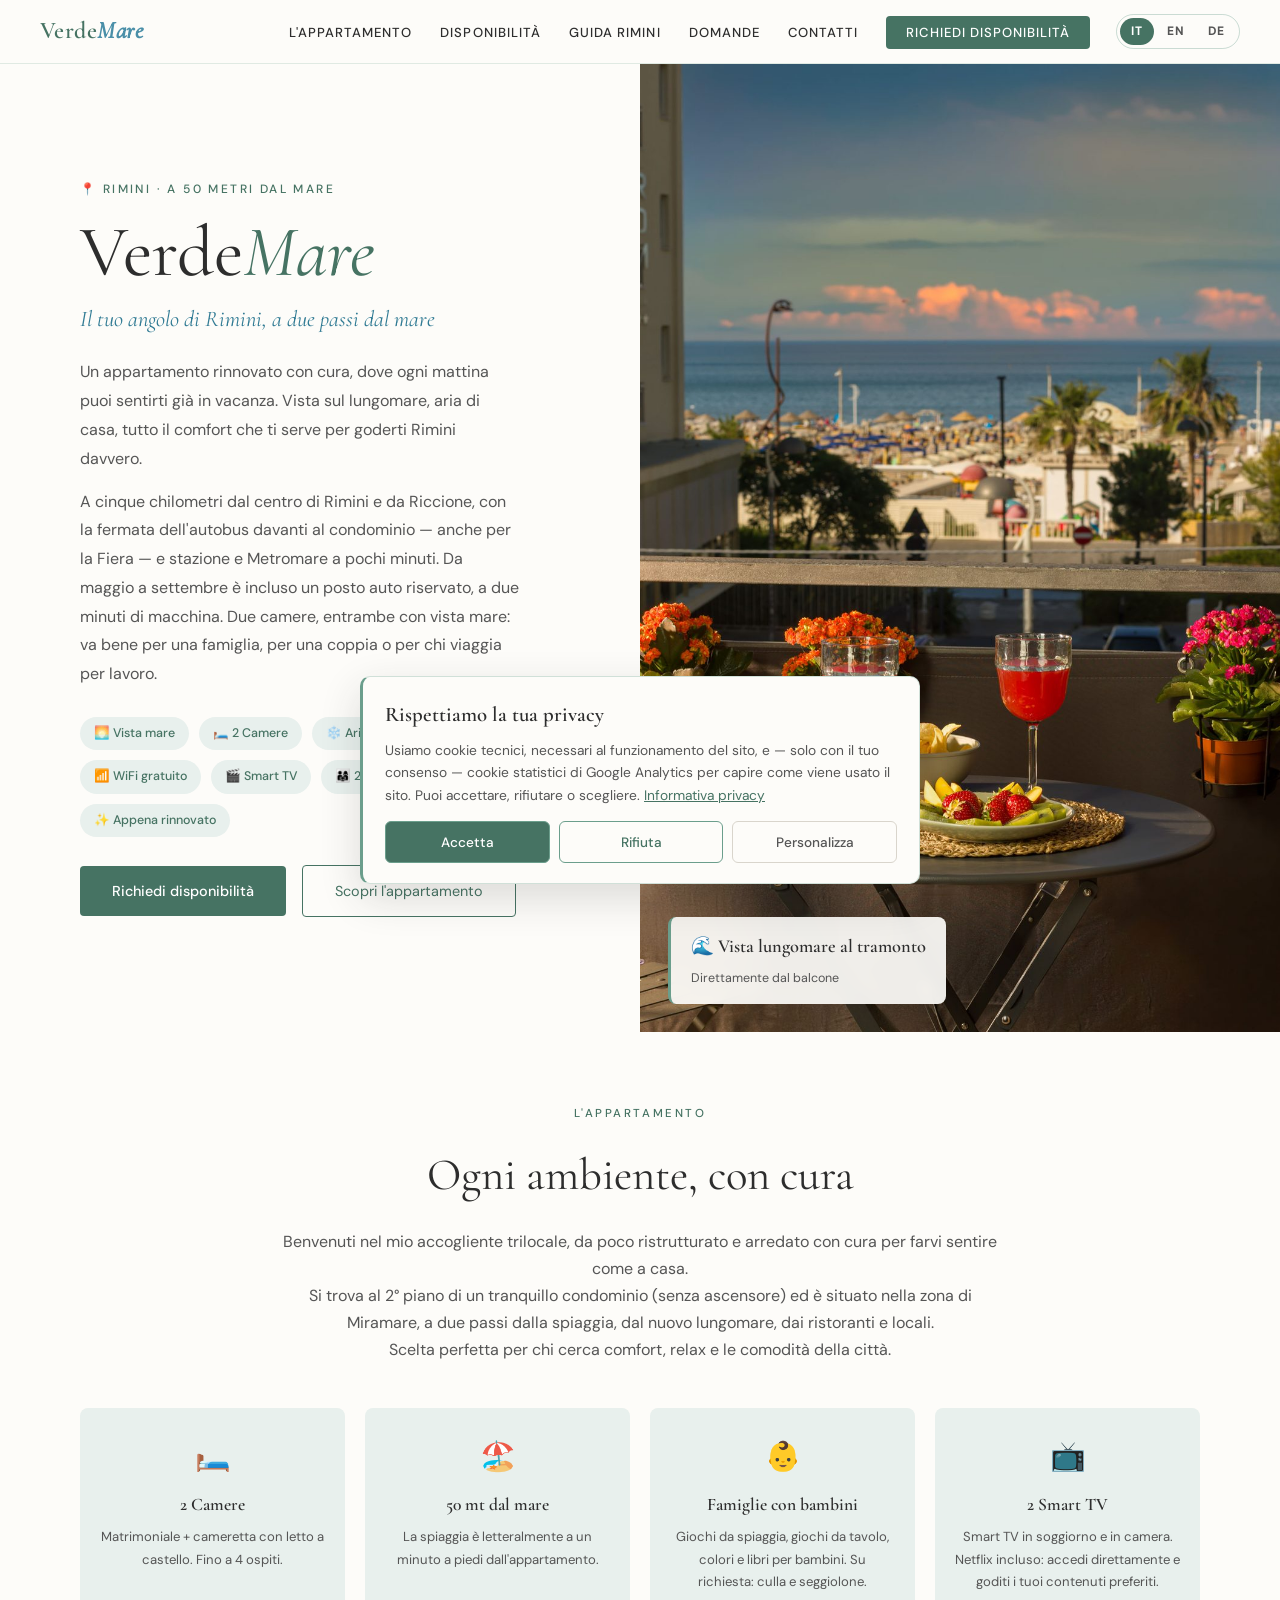
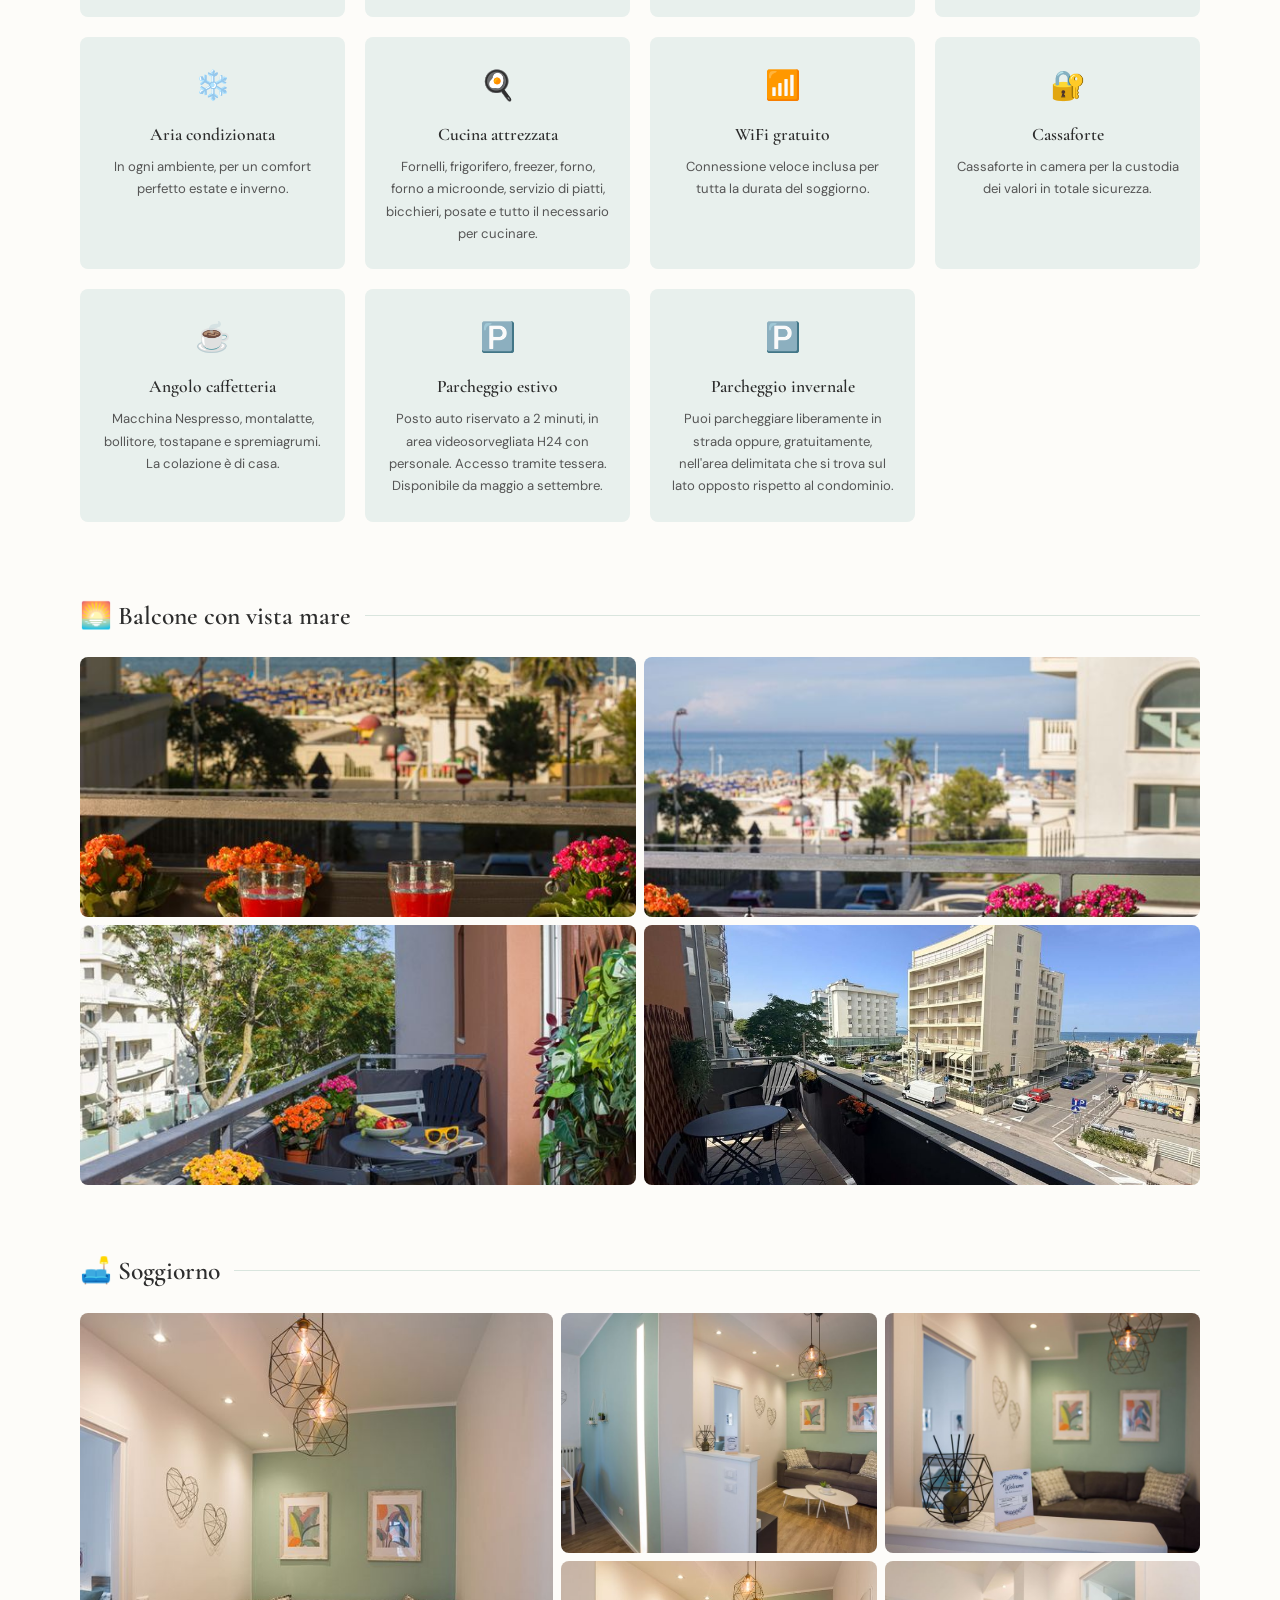
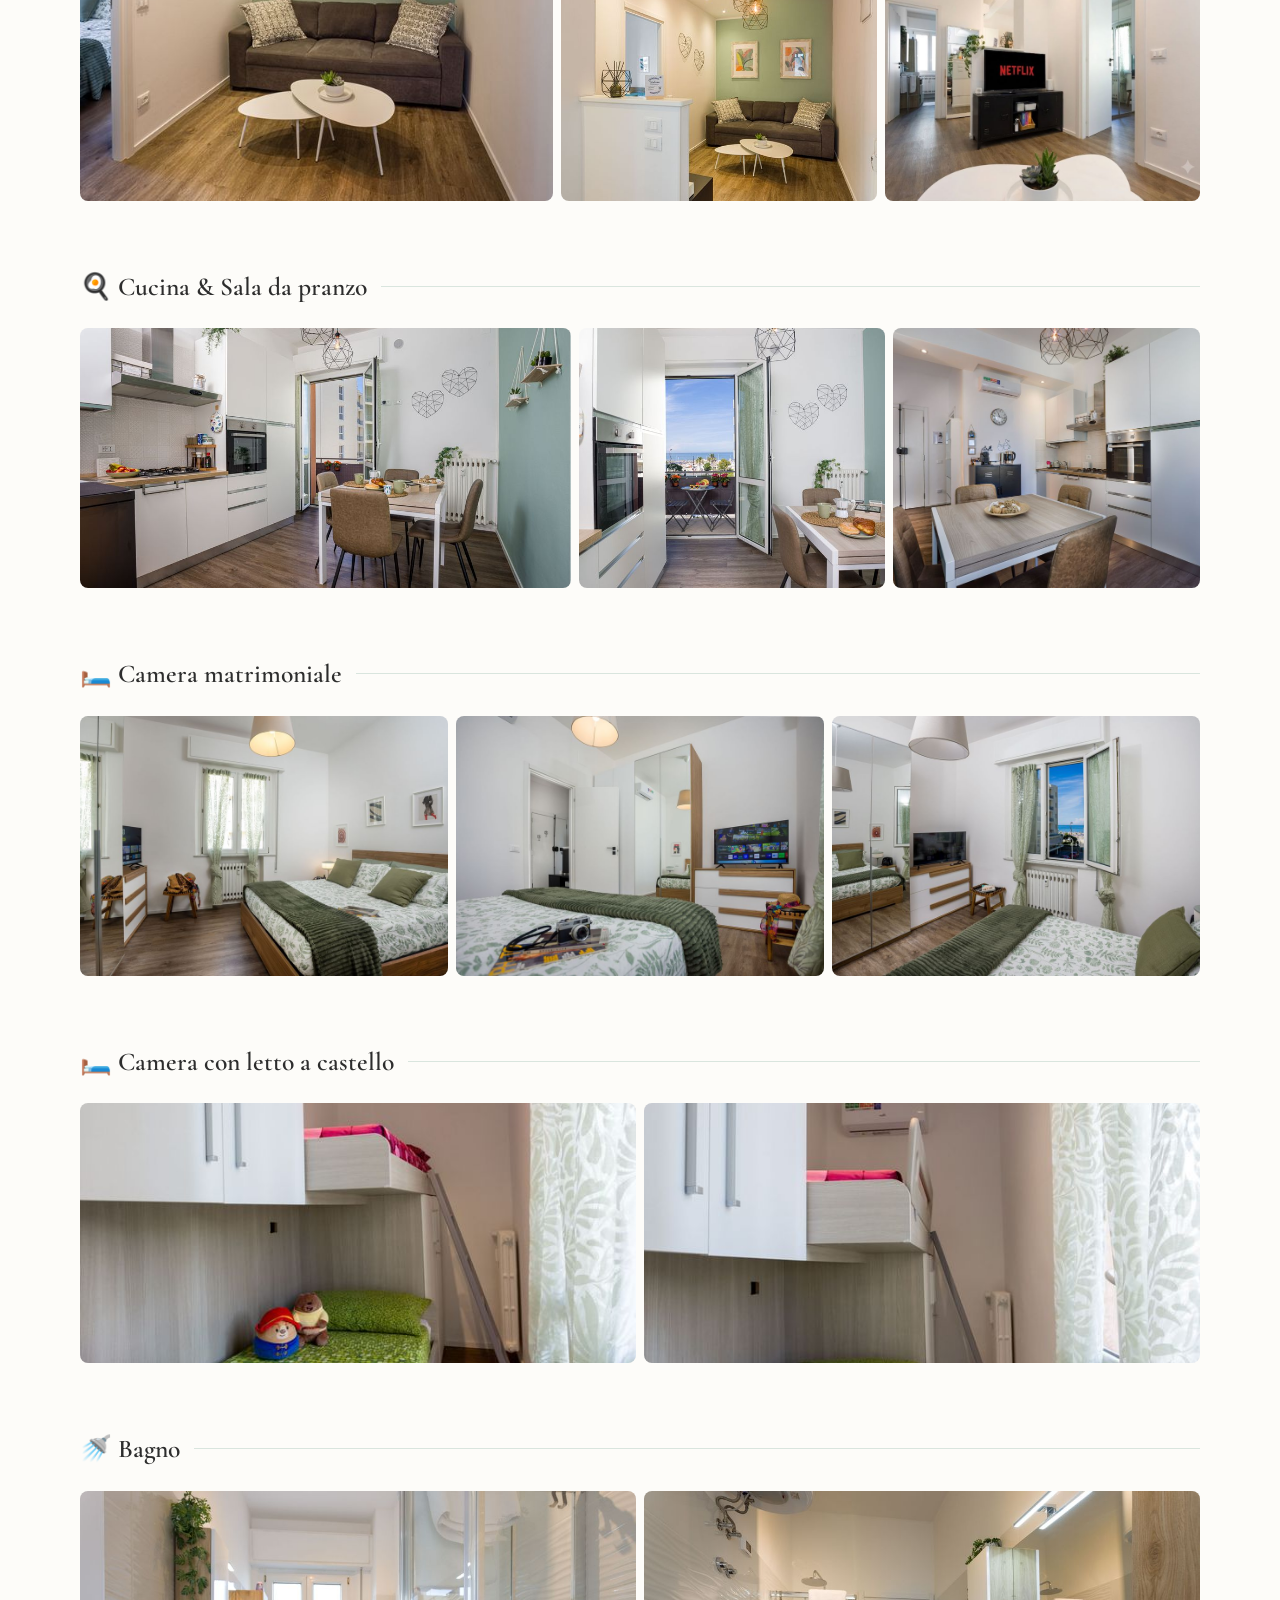
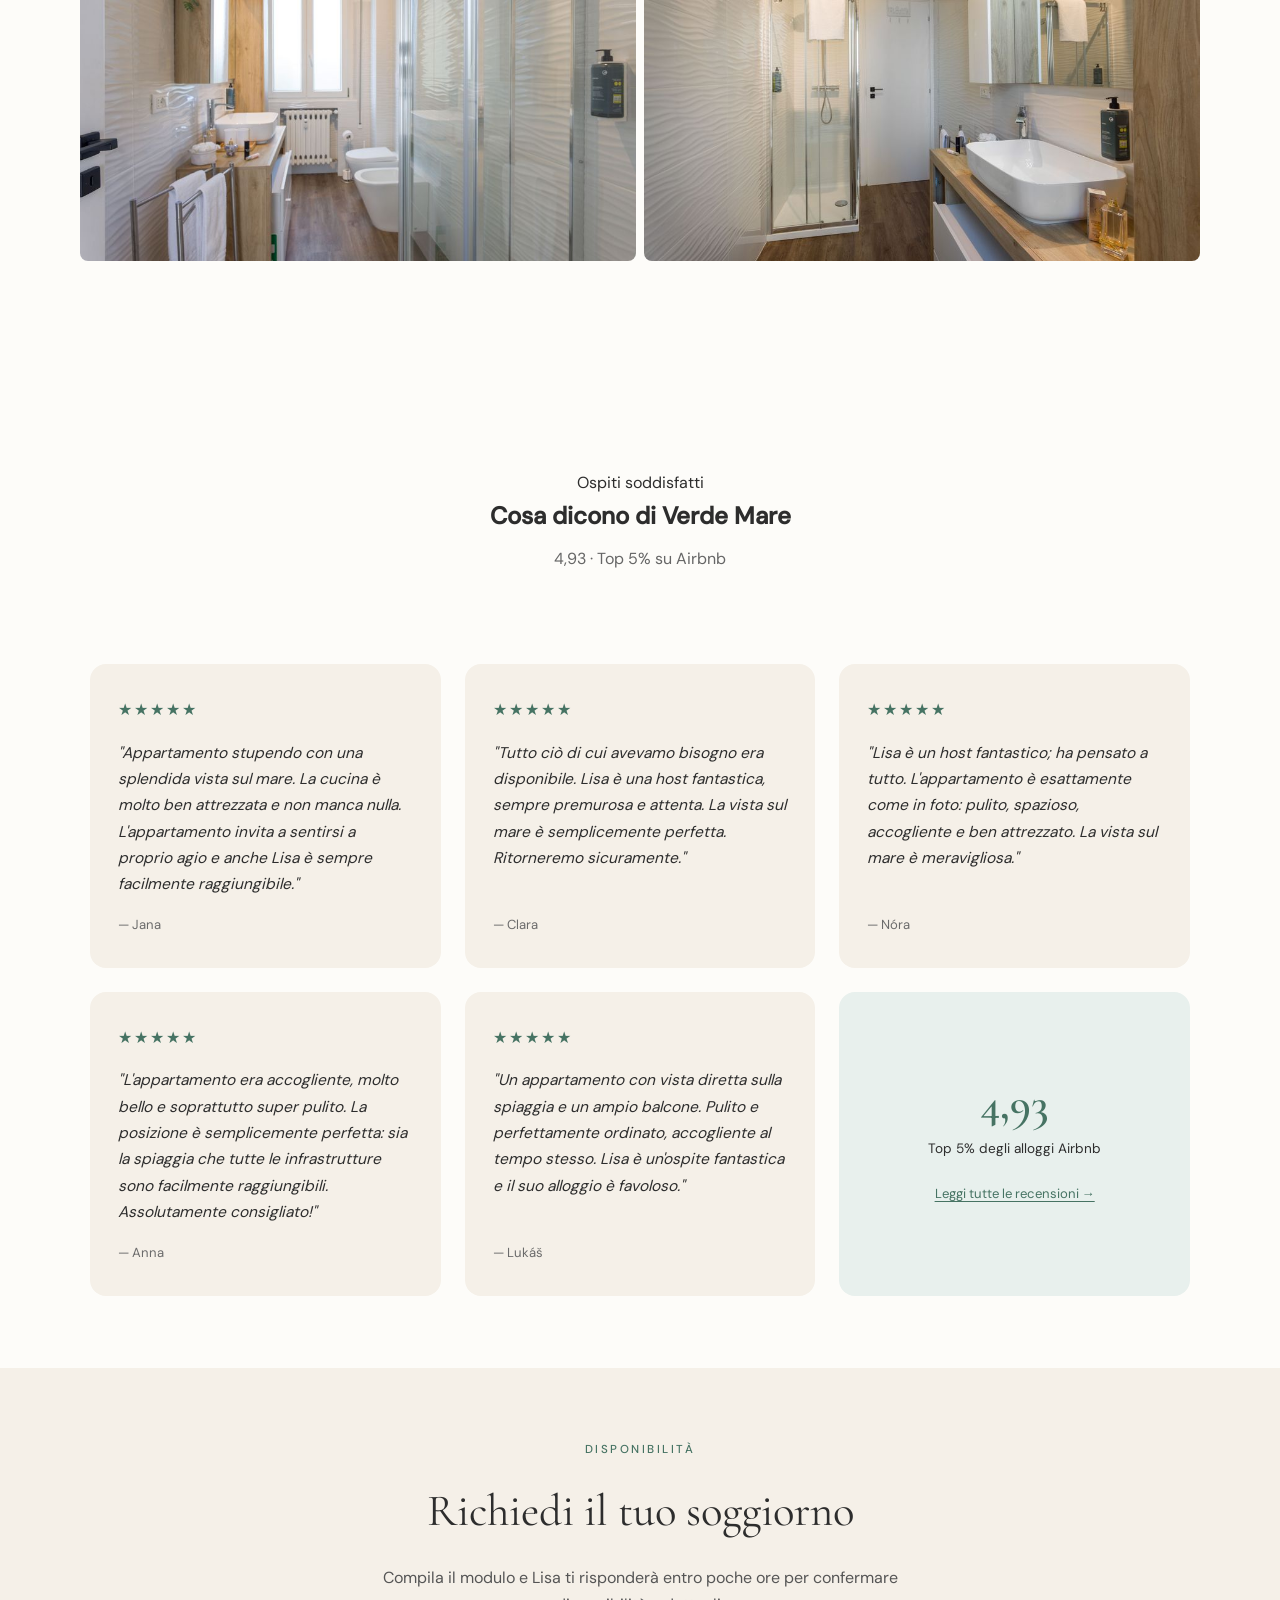
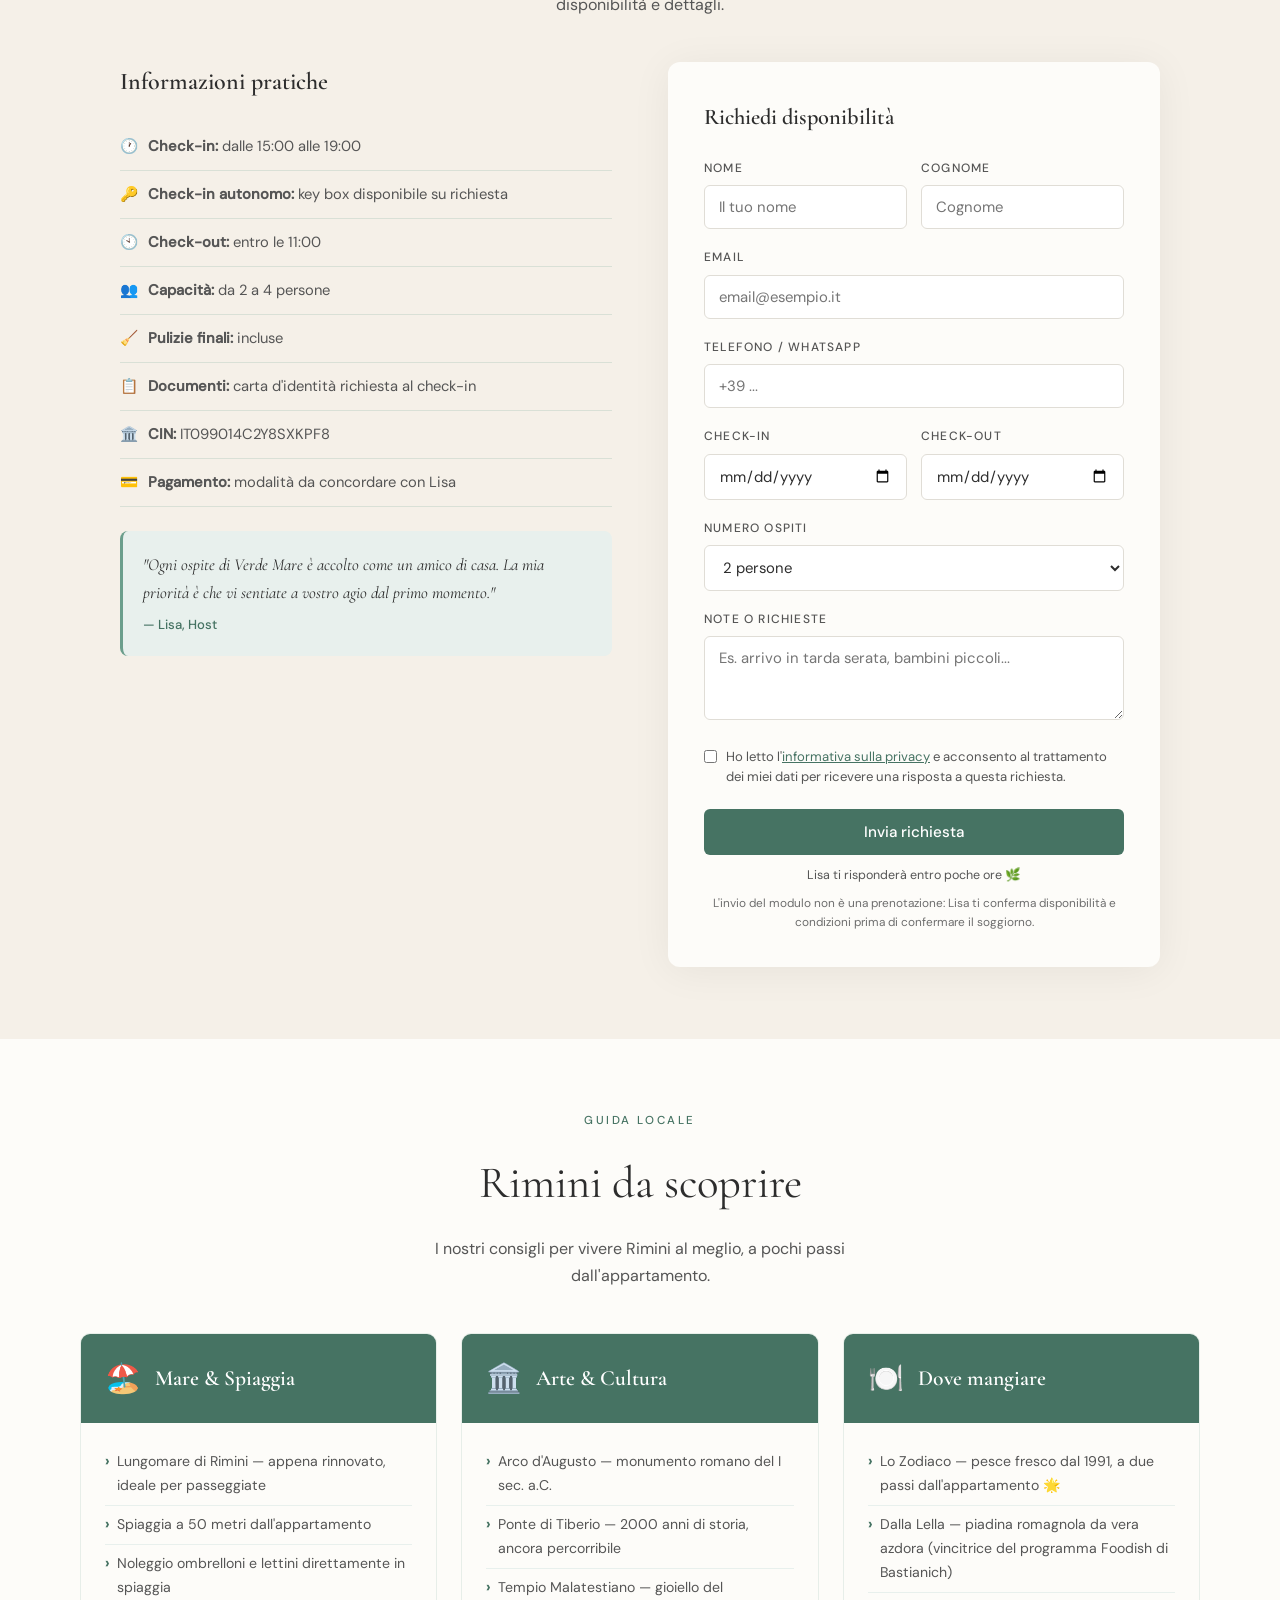
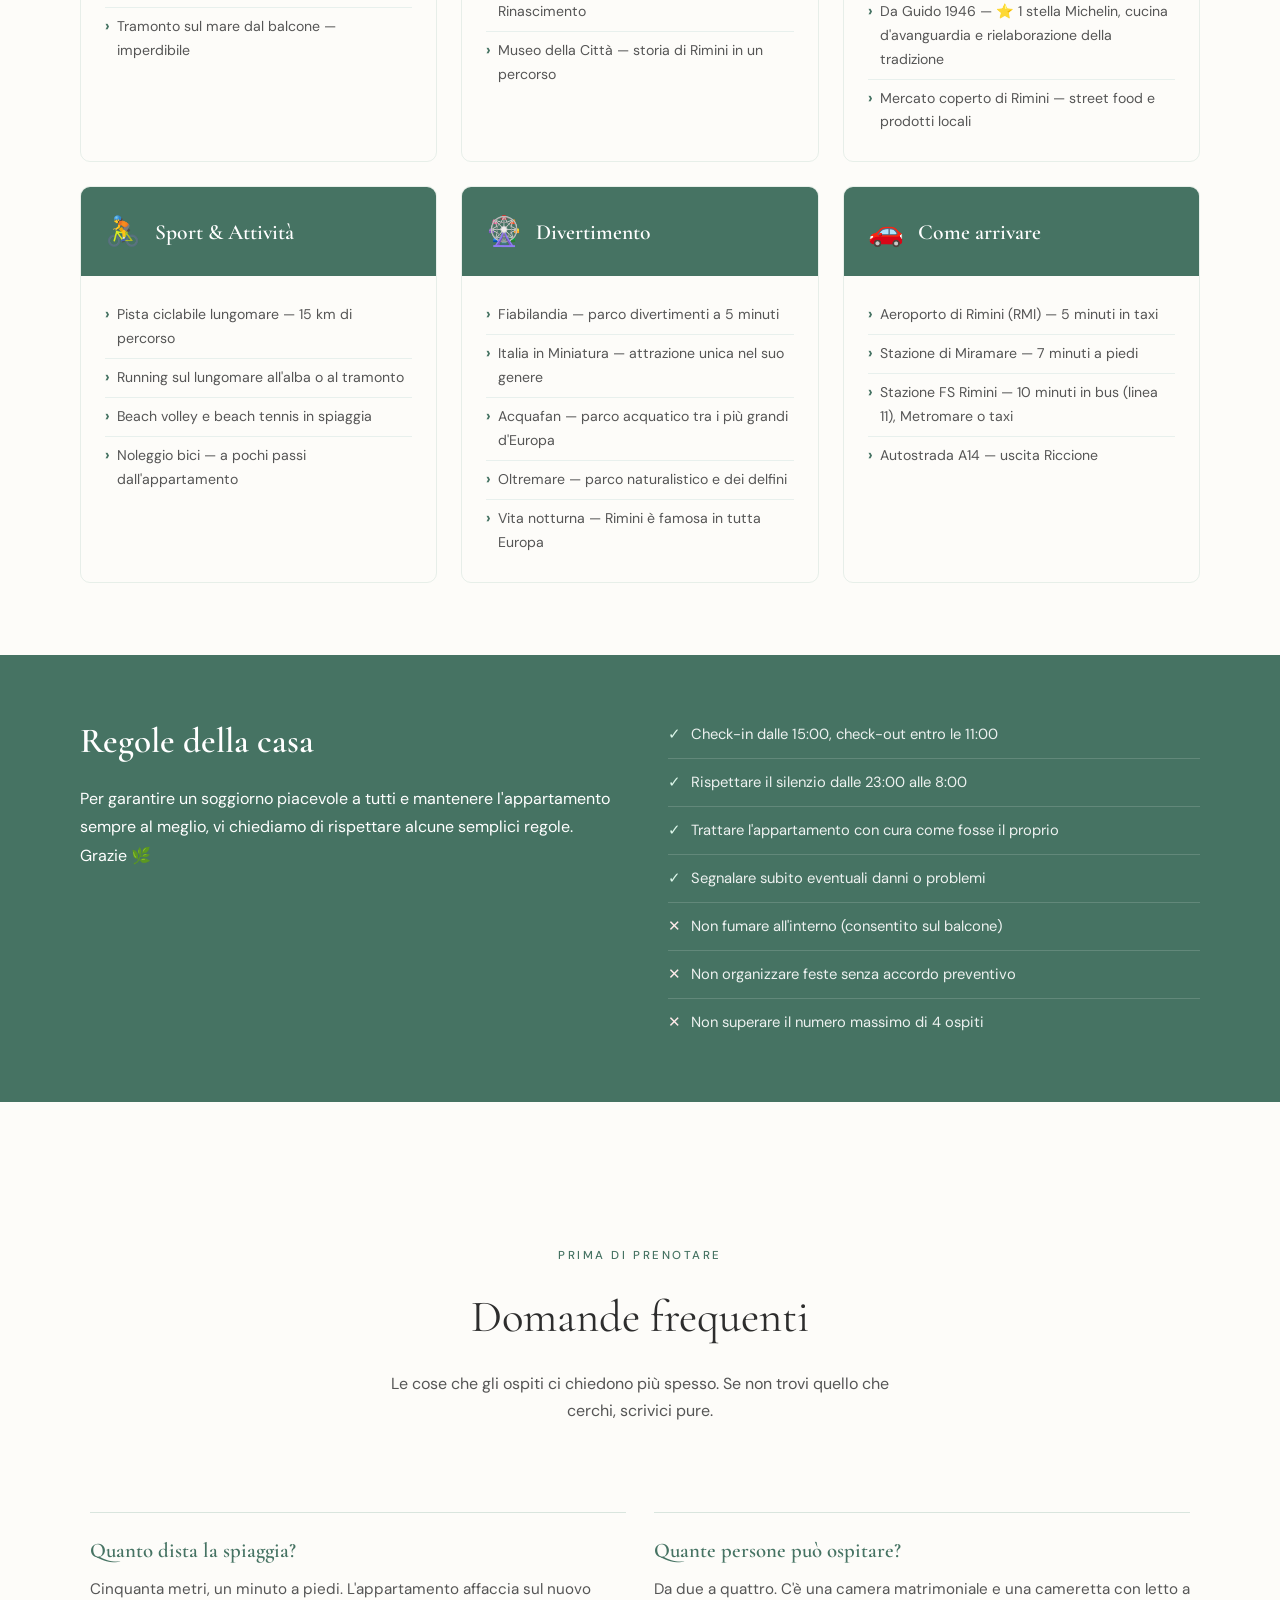
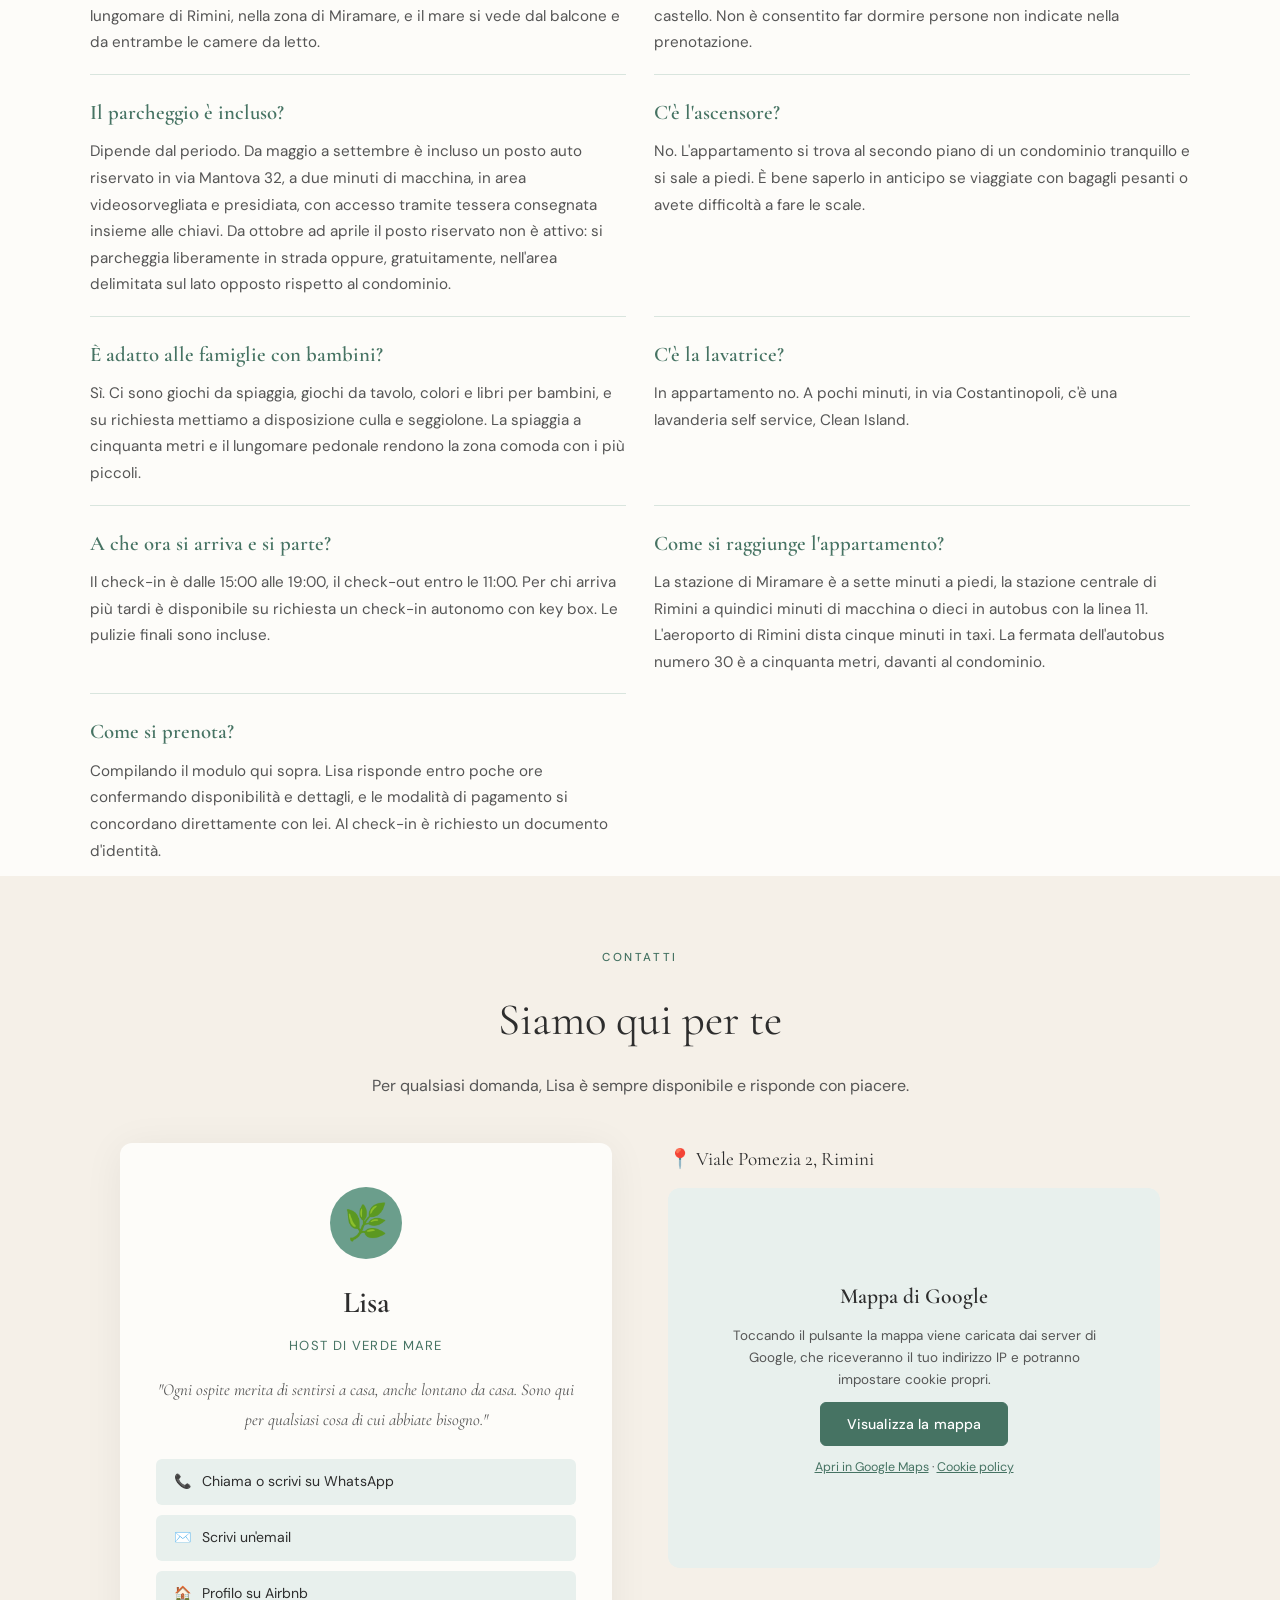
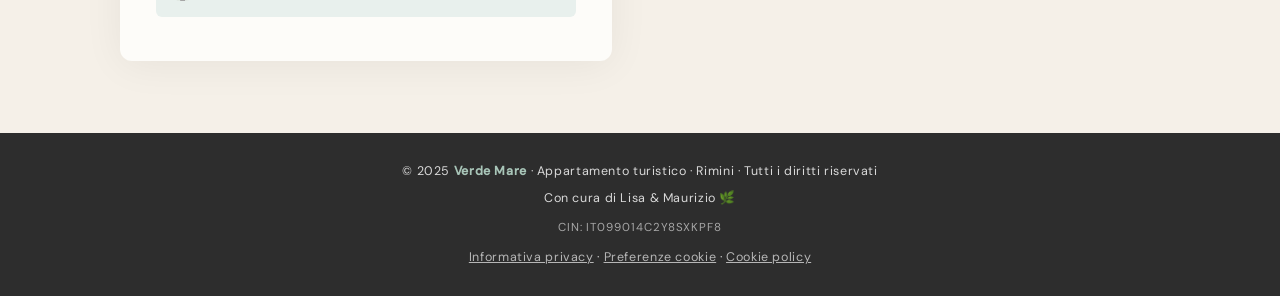
==== commit e06800b7: "Add files via upload" ====
--- a/index.html
+++ b/index.html
@@ -2,8 +2,8 @@
 <html lang="it"><head>
 <meta charset="UTF-8">
 <meta name="viewport" content="width=device-width, initial-scale=1.0">
-<title>Verde Mare Rimini – Appartamento turistico a 50 m dal mare</title>
-<meta name="description" content="Appartamento turistico a Rimini, a 50 metri dalla spiaggia: vista mare dal balcone, 2 camere per 2–4 persone e posto auto riservato da maggio a settembre.">
+<title>Appartamento vista mare a Rimini Miramare | Verde Mare</title>
+<meta name="description" content="Casa vacanze vista mare a Rimini Miramare, a 50 metri dalla spiaggia: 2 camere per 2–4 persone, balcone e posto auto riservato da maggio a settembre.">
 <link rel="canonical" href="https://www.verdemarerimini.it/">
 <link rel="alternate" hreflang="it" href="https://www.verdemarerimini.it/">
 <link rel="alternate" hreflang="en" href="https://www.verdemarerimini.it/en/">
@@ -19,15 +19,15 @@
 <meta property="og:locale:alternate" content="de_DE">
 <meta property="og:site_name" content="Verde Mare Rimini">
 <meta property="og:url" content="https://www.verdemarerimini.it/">
-<meta property="og:title" content="Verde Mare Rimini – Appartamento turistico a 50 m dal mare">
-<meta property="og:description" content="Trilocale rinnovato a Rimini, a 50 metri dalla spiaggia. Vista mare dal balcone, 2 camere per 2–4 persone, aria condizionata e WiFi.">
+<meta property="og:title" content="Appartamento vista mare a Rimini Miramare | Verde Mare">
+<meta property="og:description" content="Casa vacanze vista mare a Rimini Miramare, a 50 metri dalla spiaggia: 2 camere per 2–4 persone, balcone e posto auto riservato da maggio a settembre.">
 <meta property="og:image" content="https://www.verdemarerimini.it/anteprima-social.jpg">
 <meta property="og:image:width" content="1200">
 <meta property="og:image:height" content="630">
 <meta property="og:image:alt" content="Il balcone di Verde Mare con vista sulla spiaggia di Rimini">
 <meta name="twitter:card" content="summary_large_image">
-<meta name="twitter:title" content="Verde Mare Rimini – Appartamento turistico a 50 m dal mare">
-<meta name="twitter:description" content="Trilocale rinnovato a Rimini, a 50 metri dalla spiaggia. Vista mare dal balcone, 2 camere per 2–4 persone.">
+<meta name="twitter:title" content="Appartamento vista mare a Rimini Miramare | Verde Mare">
+<meta name="twitter:description" content="Casa vacanze vista mare a Rimini Miramare, a 50 metri dalla spiaggia: 2 camere per 2–4 persone, balcone e posto auto riservato da maggio a settembre.">
 <meta name="twitter:image" content="https://www.verdemarerimini.it/anteprima-social.jpg">
 
 <script type="application/ld+json">
@@ -255,7 +255,7 @@
           "name": "Quanto dista la spiaggia?",
           "acceptedAnswer": {
             "@type": "Answer",
-            "text": "Cinquanta metri, un minuto a piedi. L'appartamento affaccia sul nuovo lungomare di Rimini, nella zona di Miramare, e il mare si vede dal balcone e dalla camera matrimoniale."
+            "text": "Cinquanta metri, un minuto a piedi. L'appartamento affaccia sul nuovo lungomare di Rimini, nella zona di Miramare, e il mare si vede dal balcone e da entrambe le camere da letto."
           }
         },
         {
@@ -725,7 +725,7 @@
   <div class="section-header">
     <p class="section-eyebrow" data-i18n="sec_apt_eyebrow">L'Appartamento</p>
     <h2 class="section-title" data-i18n="sec_apt_title">Ogni ambiente, con cura</h2>
-    <p class="section-desc" data-i18n="sec_apt_desc" style="max-width:720px; margin-left:auto; margin-right:auto;">Benvenuti nel mio accogliente trilocale, da poco ristrutturato e arredato con cura per farvi sentire come a casa.<br>Si trova al 2° piano di un tranquillo condominio (senza ascensore) ed è situato in una zona centrale, a due passi dalla spiaggia, dal nuovo lungomare, dai ristoranti e locali.<br>Scelta perfetta per chi cerca comfort, relax e le comodità della città.</p>
+    <p class="section-desc" data-i18n="sec_apt_desc" style="max-width:720px; margin-left:auto; margin-right:auto;">Benvenuti nel mio accogliente trilocale, da poco ristrutturato e arredato con cura per farvi sentire come a casa.<br>Si trova al 2° piano di un tranquillo condominio (senza ascensore) ed è situato nella zona di Miramare, a due passi dalla spiaggia, dal nuovo lungomare, dai ristoranti e locali.<br>Scelta perfetta per chi cerca comfort, relax e le comodità della città.</p>
   </div>
 
   <!-- DOTAZIONI -->
@@ -1062,7 +1062,7 @@
   <div class="faq-grid">
     <div class="faq-item">
       <h3 data-i18n="f1_q">Quanto dista la spiaggia?</h3>
-      <p data-i18n="f1_a">Cinquanta metri, un minuto a piedi. L'appartamento affaccia sul nuovo lungomare di Rimini, nella zona di Miramare, e il mare si vede dal balcone e dalla camera matrimoniale.</p>
+      <p data-i18n="f1_a">Cinquanta metri, un minuto a piedi. L'appartamento affaccia sul nuovo lungomare di Rimini, nella zona di Miramare, e il mare si vede dal balcone e da entrambe le camere da letto.</p>
     </div>
     <div class="faq-item">
       <h3 data-i18n="f2_q">Quante persone può ospitare?</h3>
